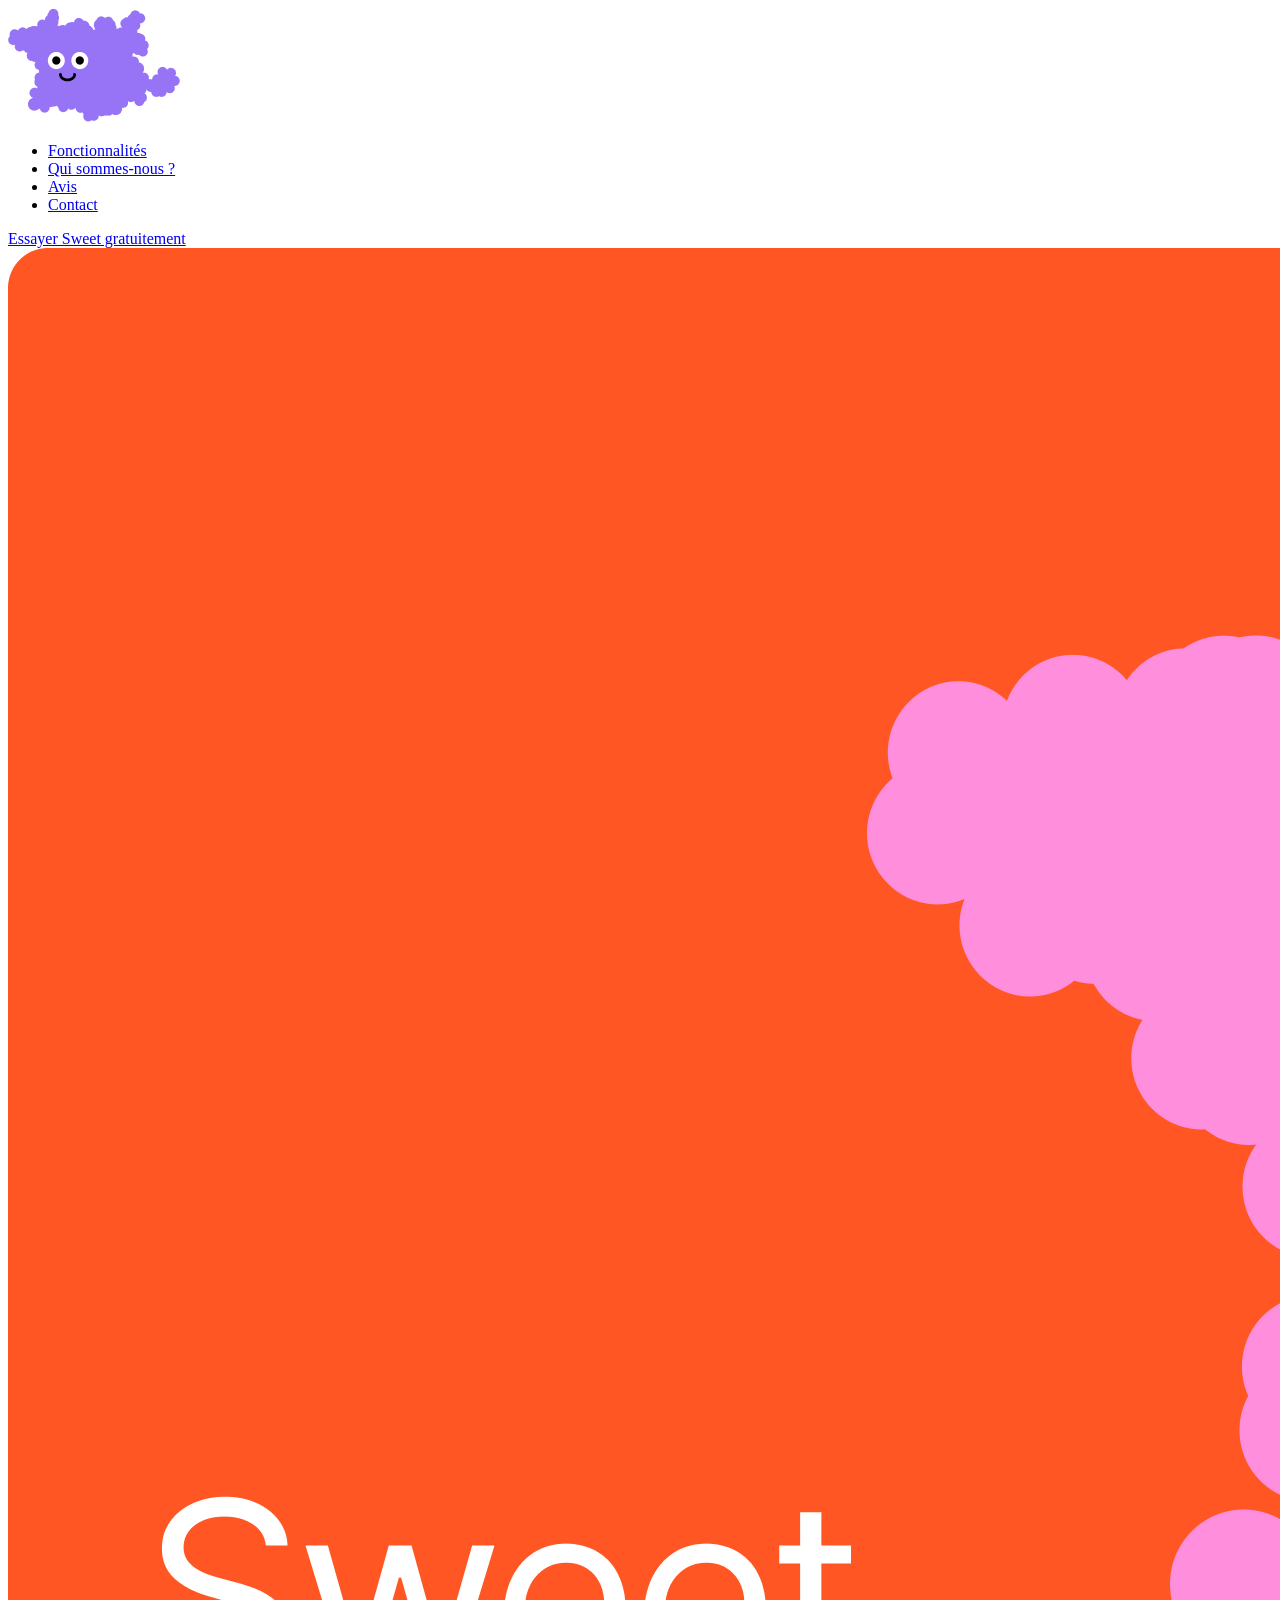
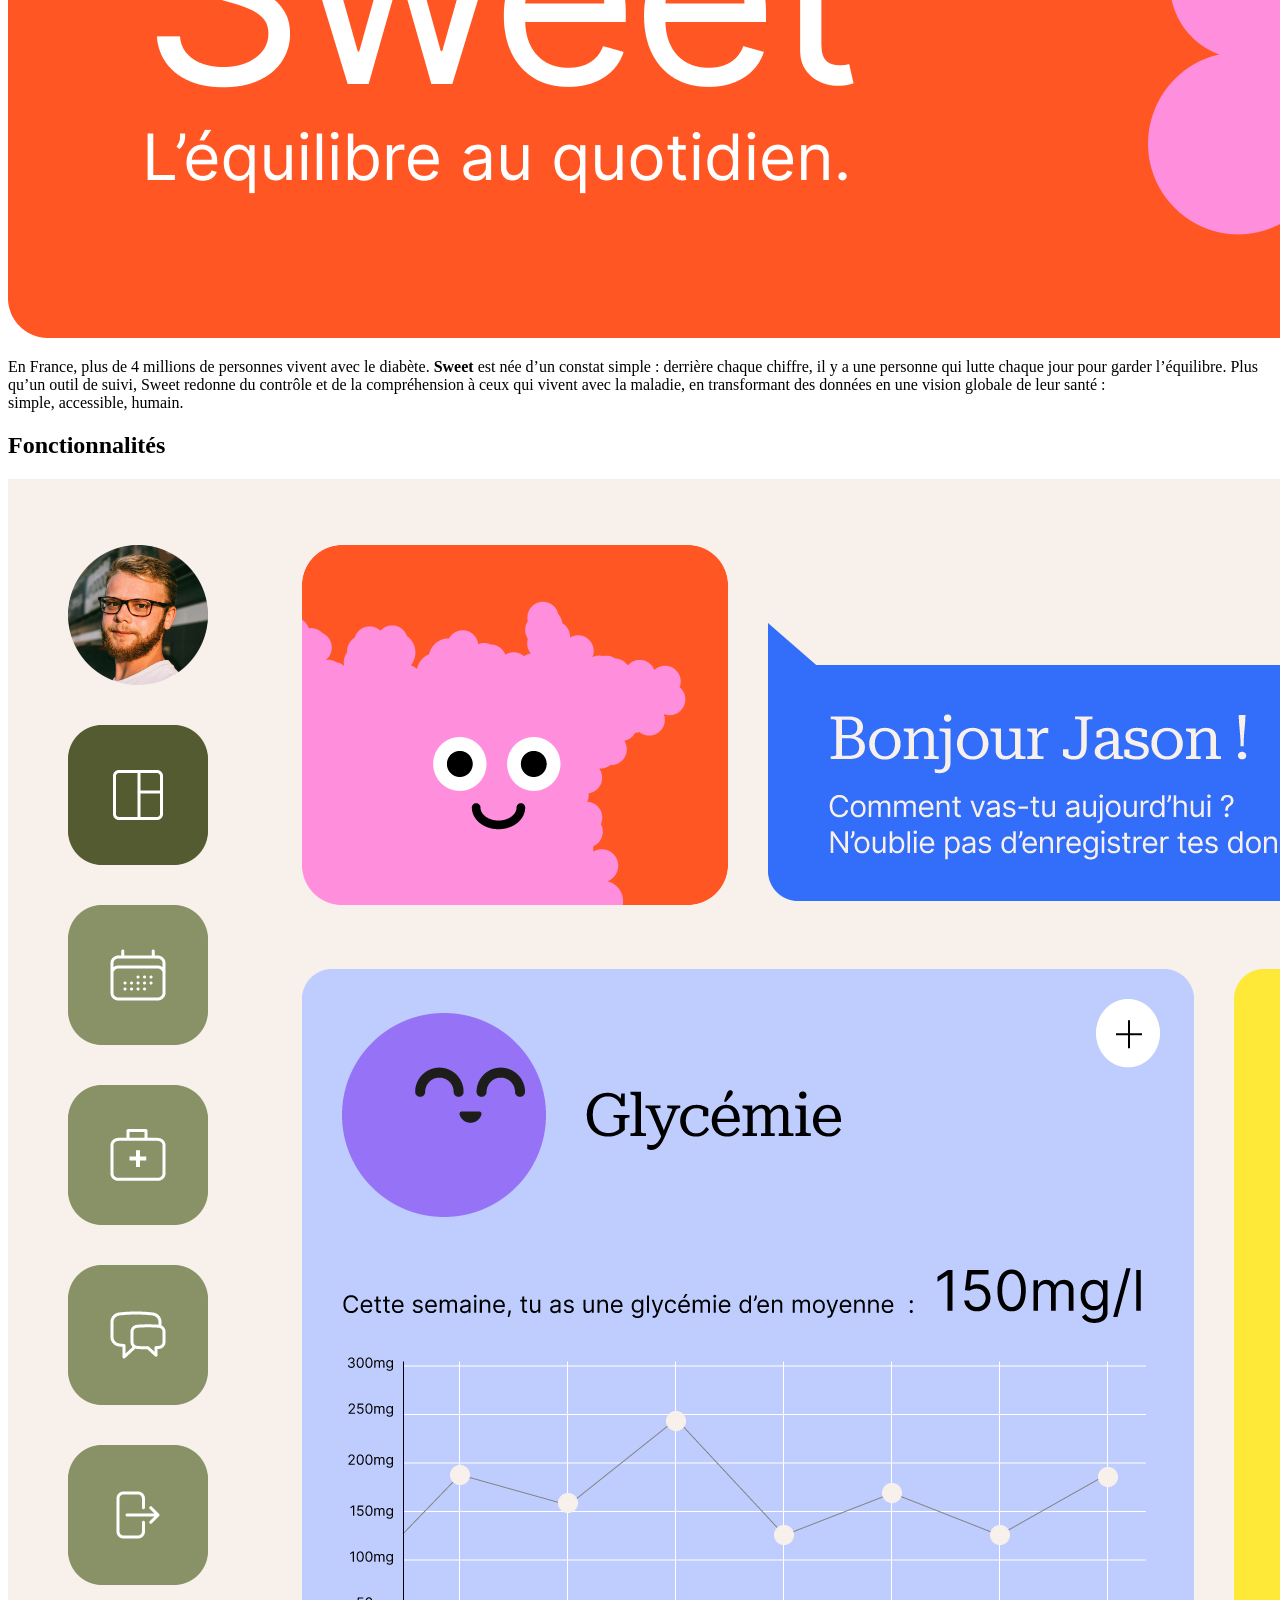
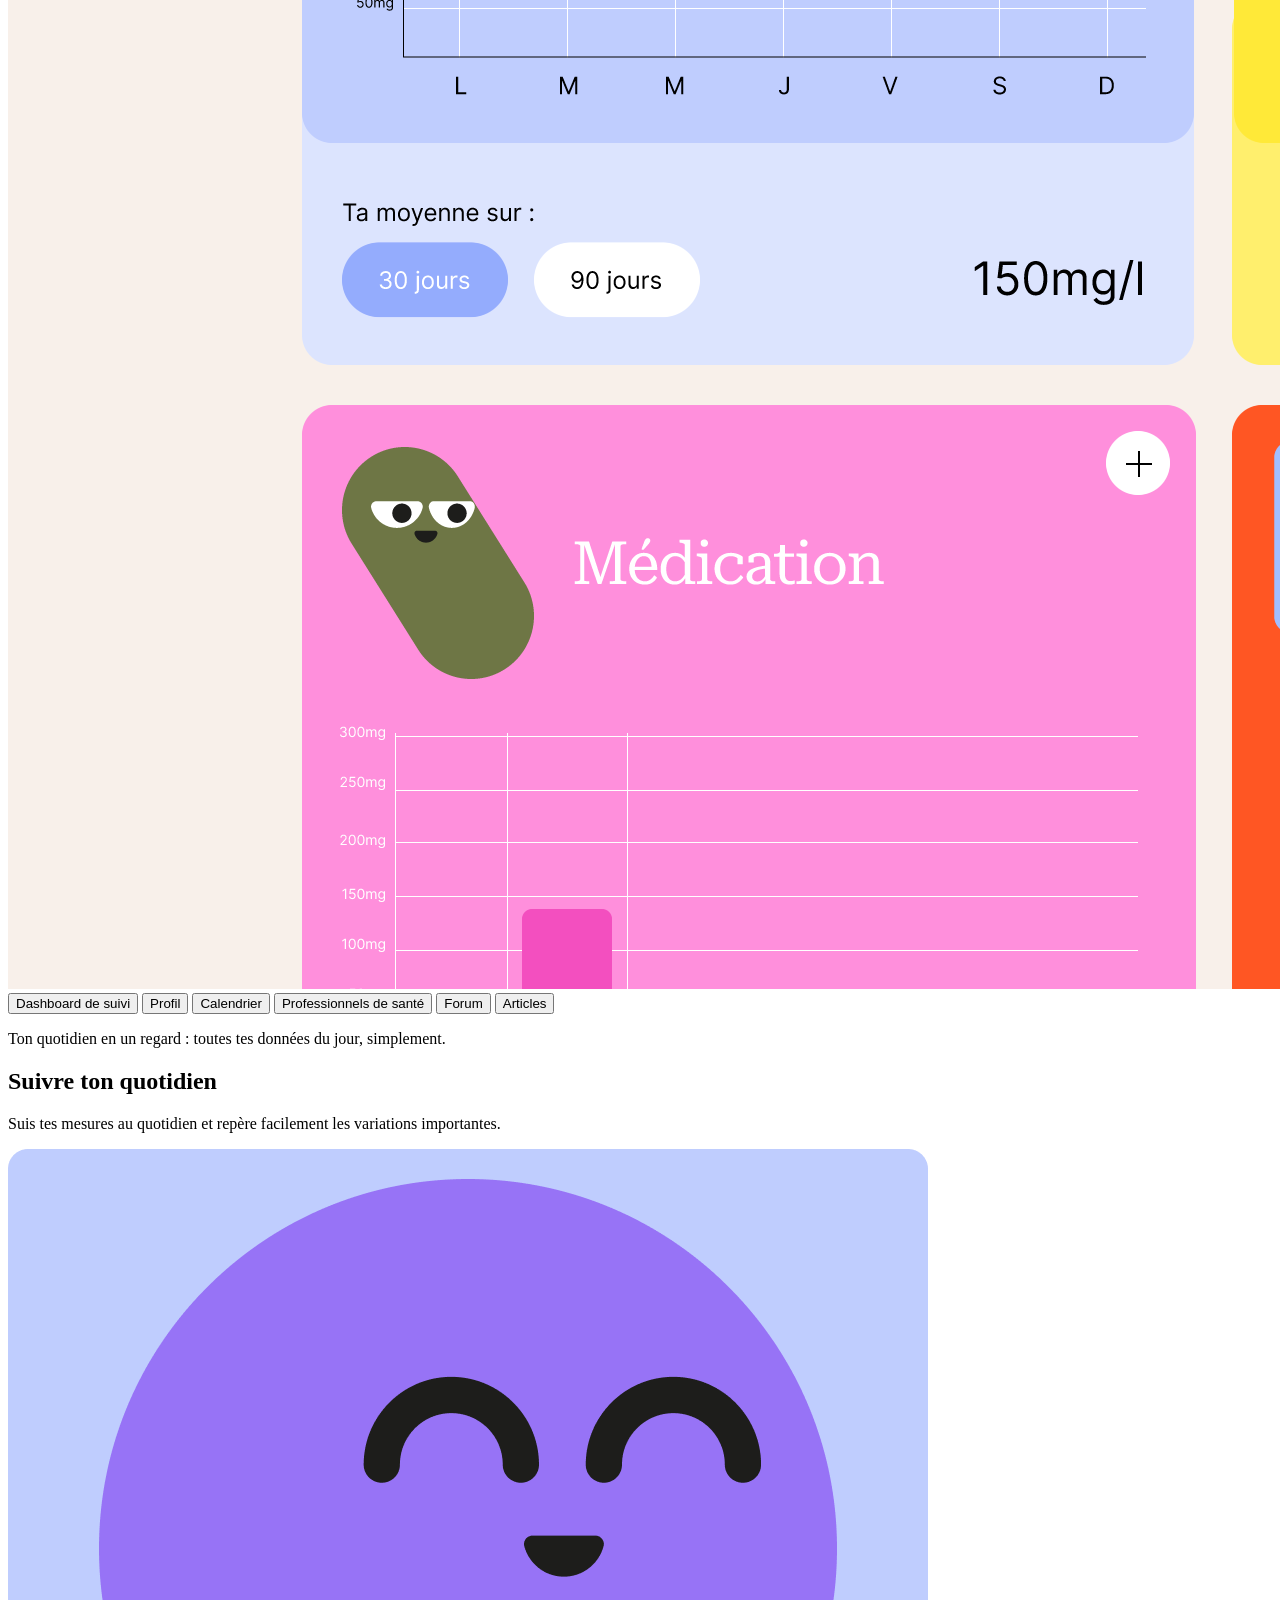
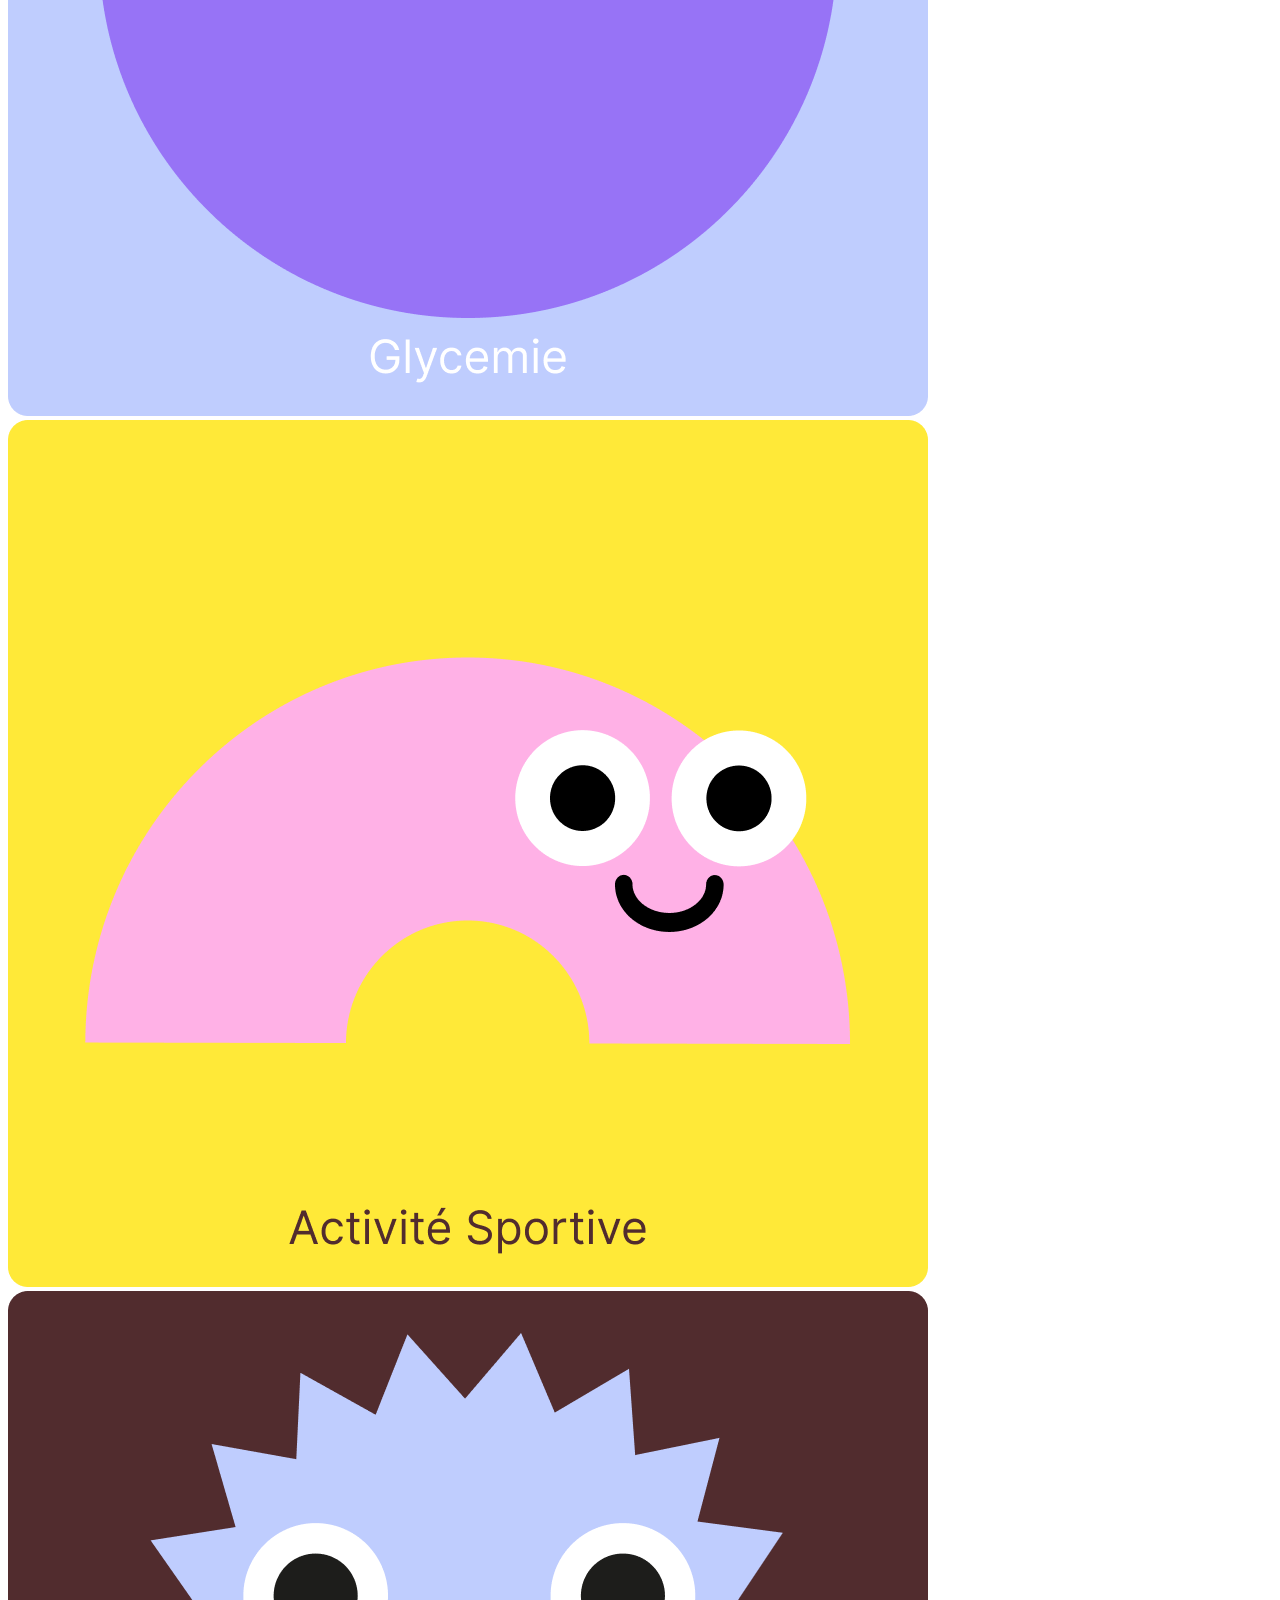
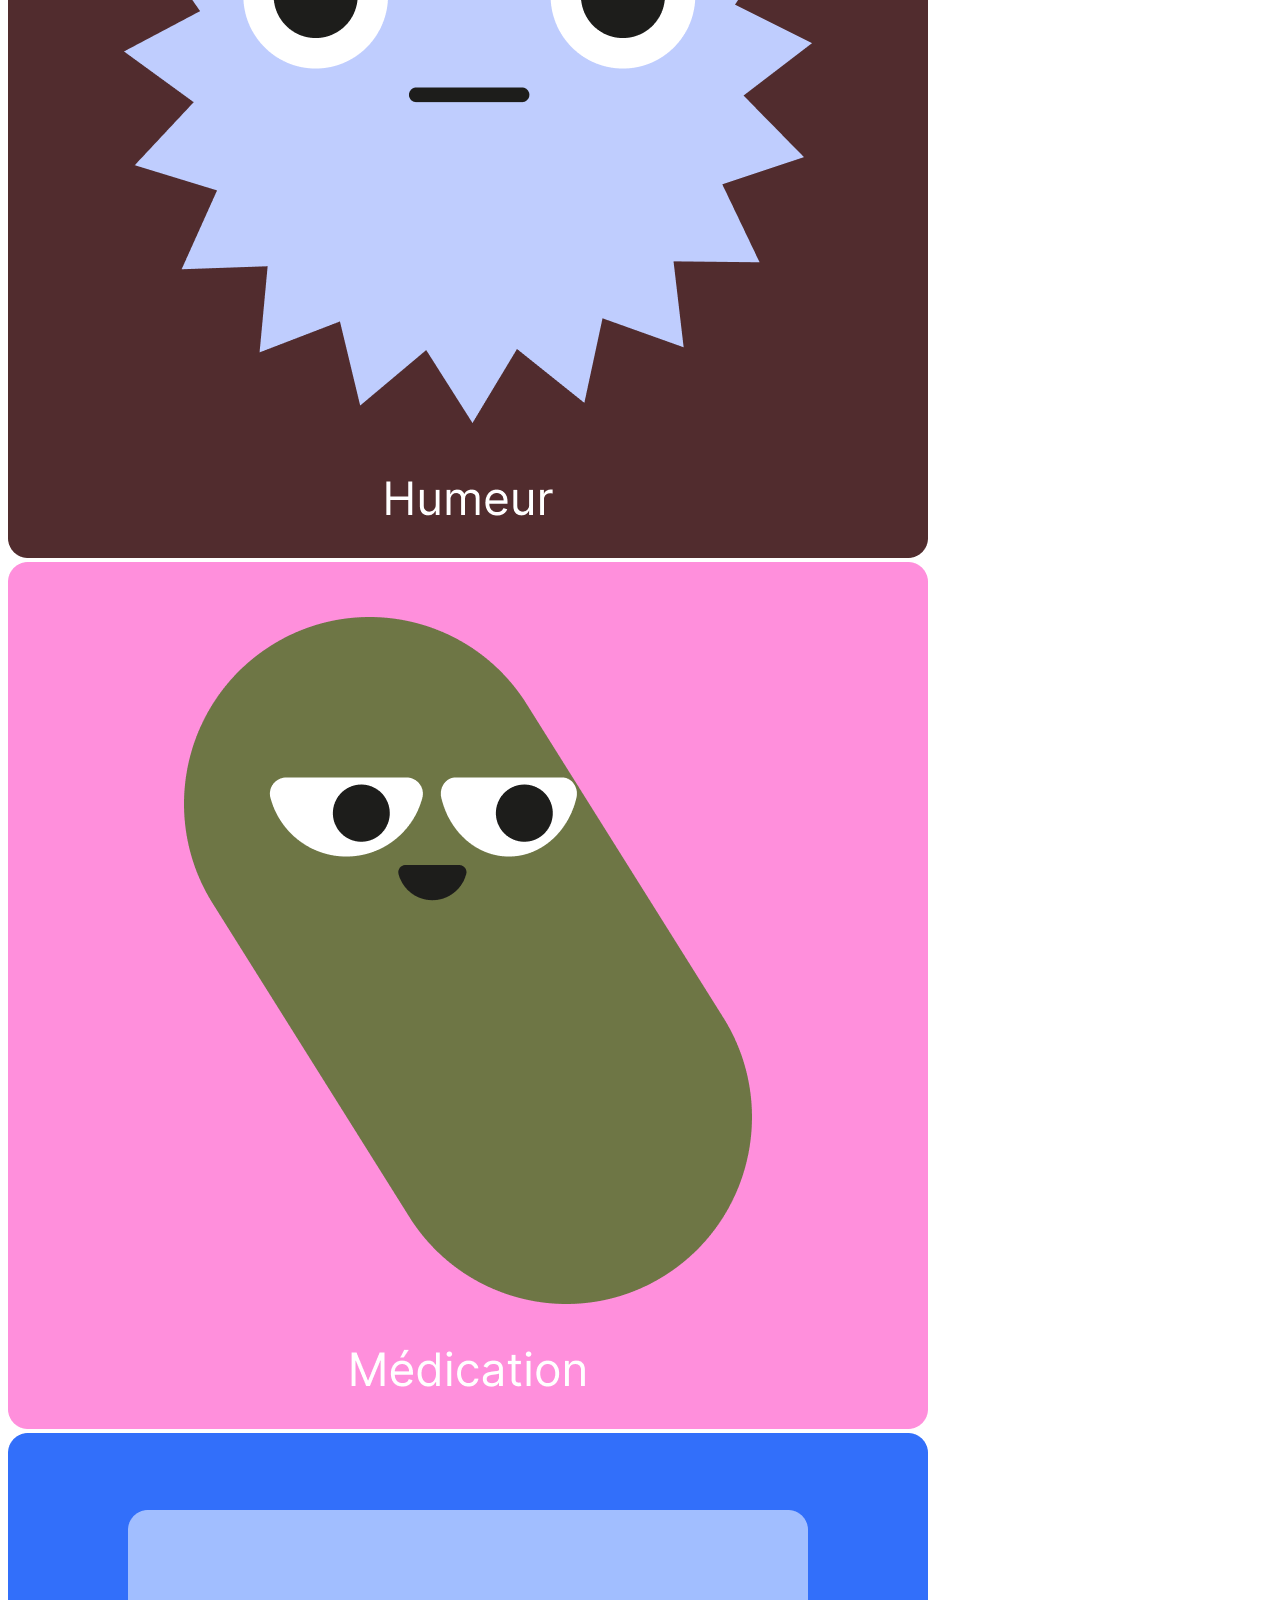
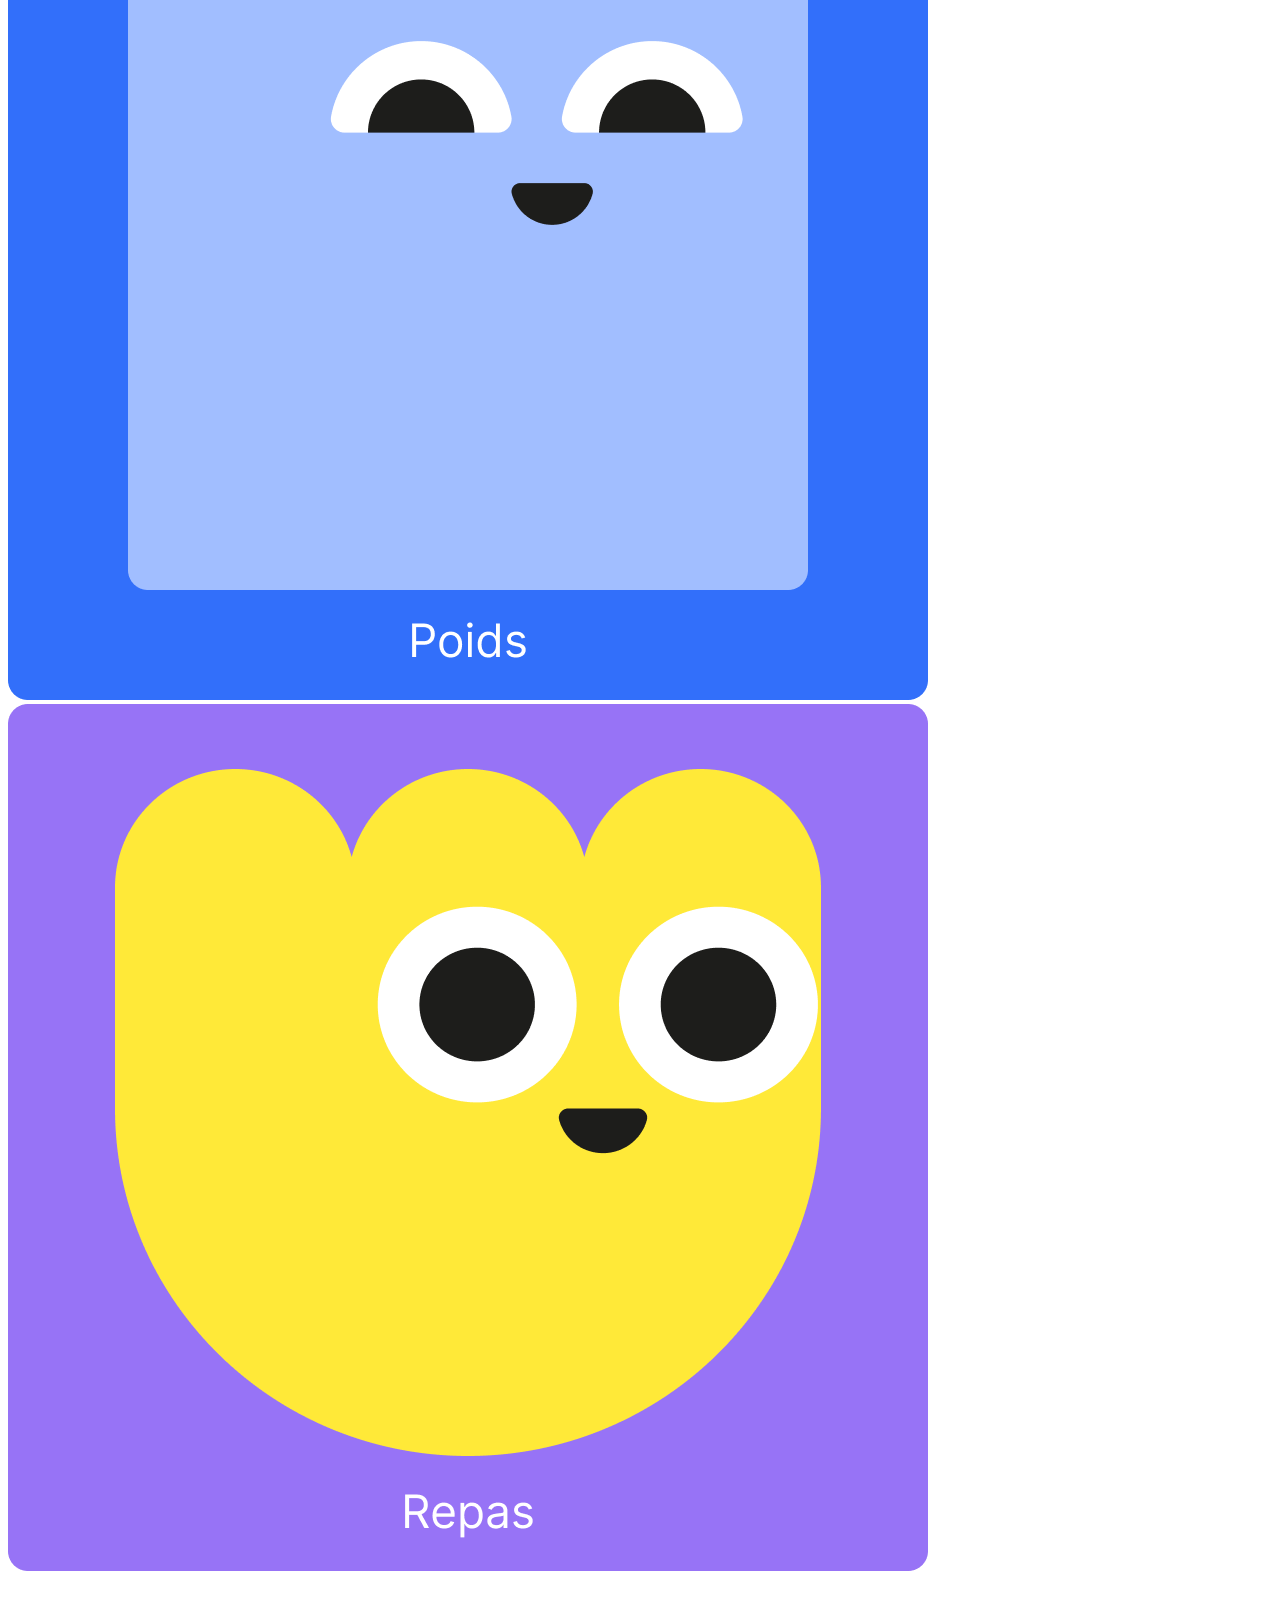
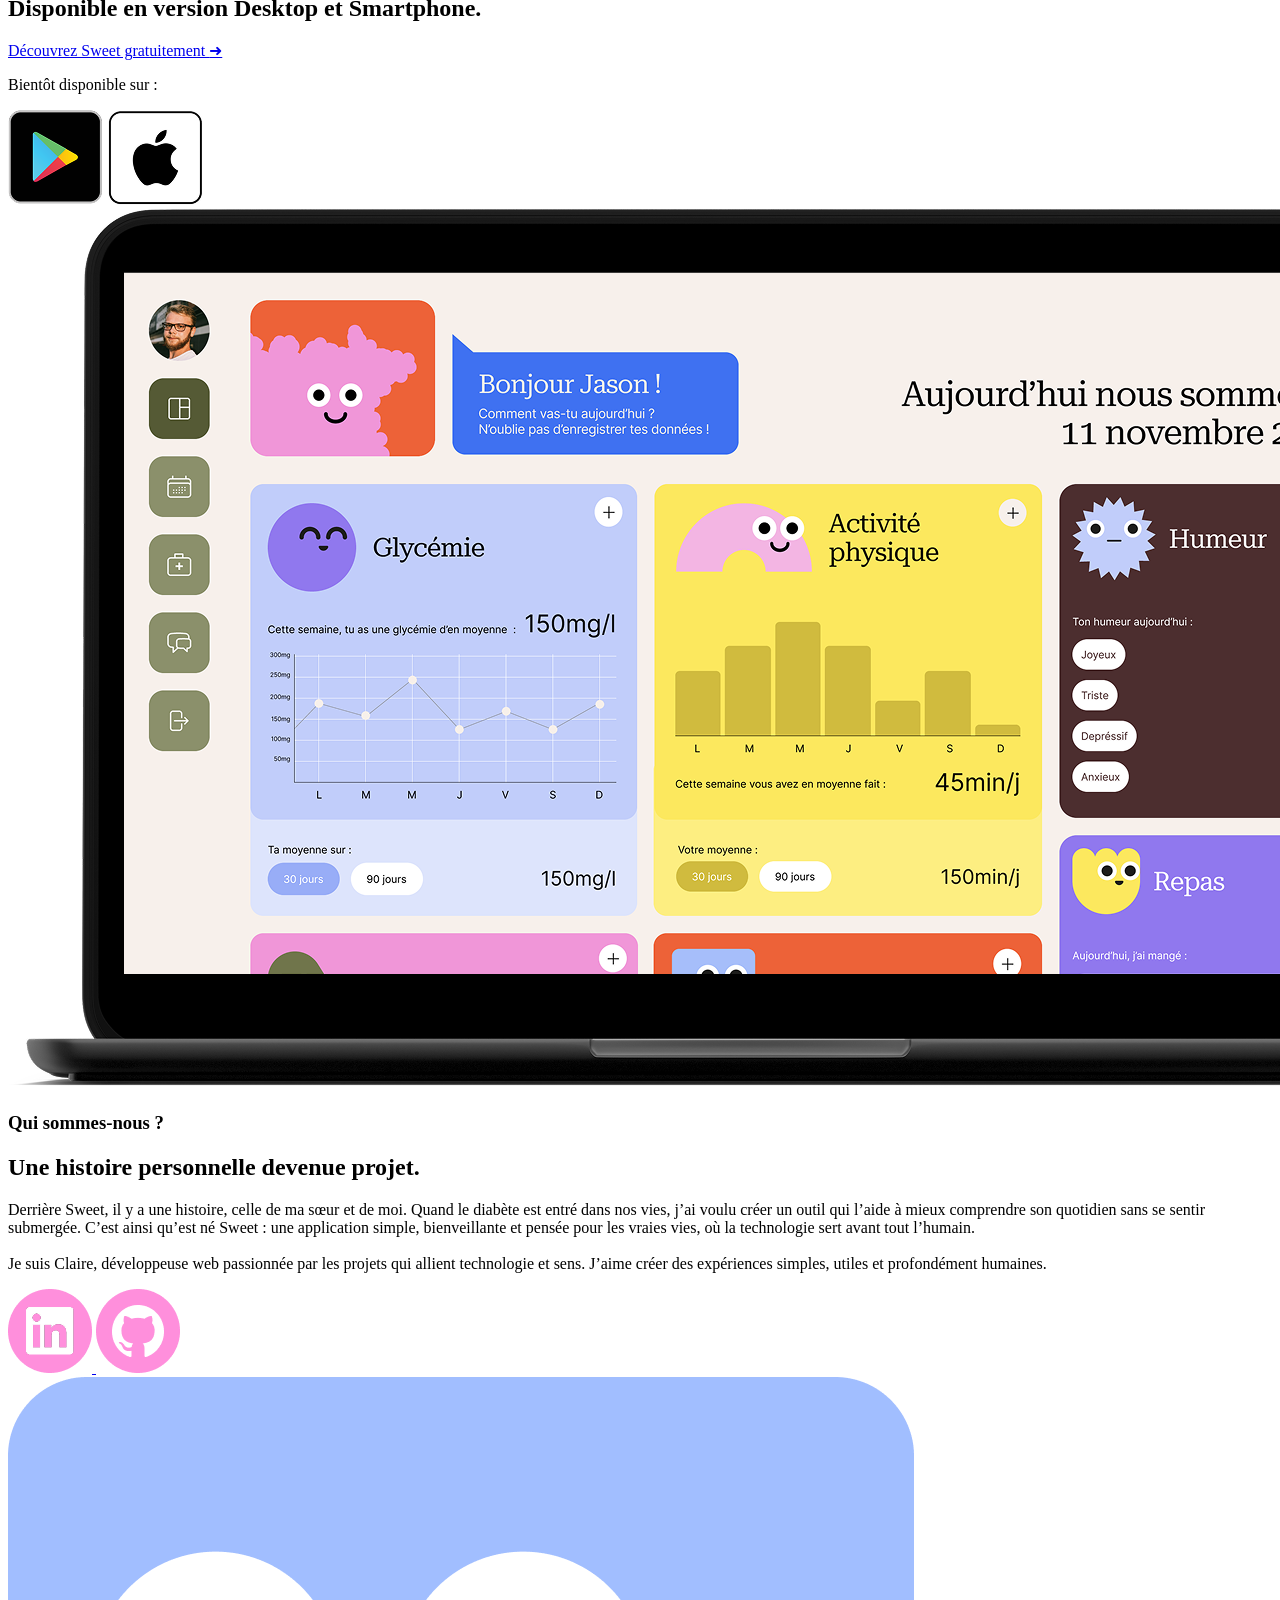
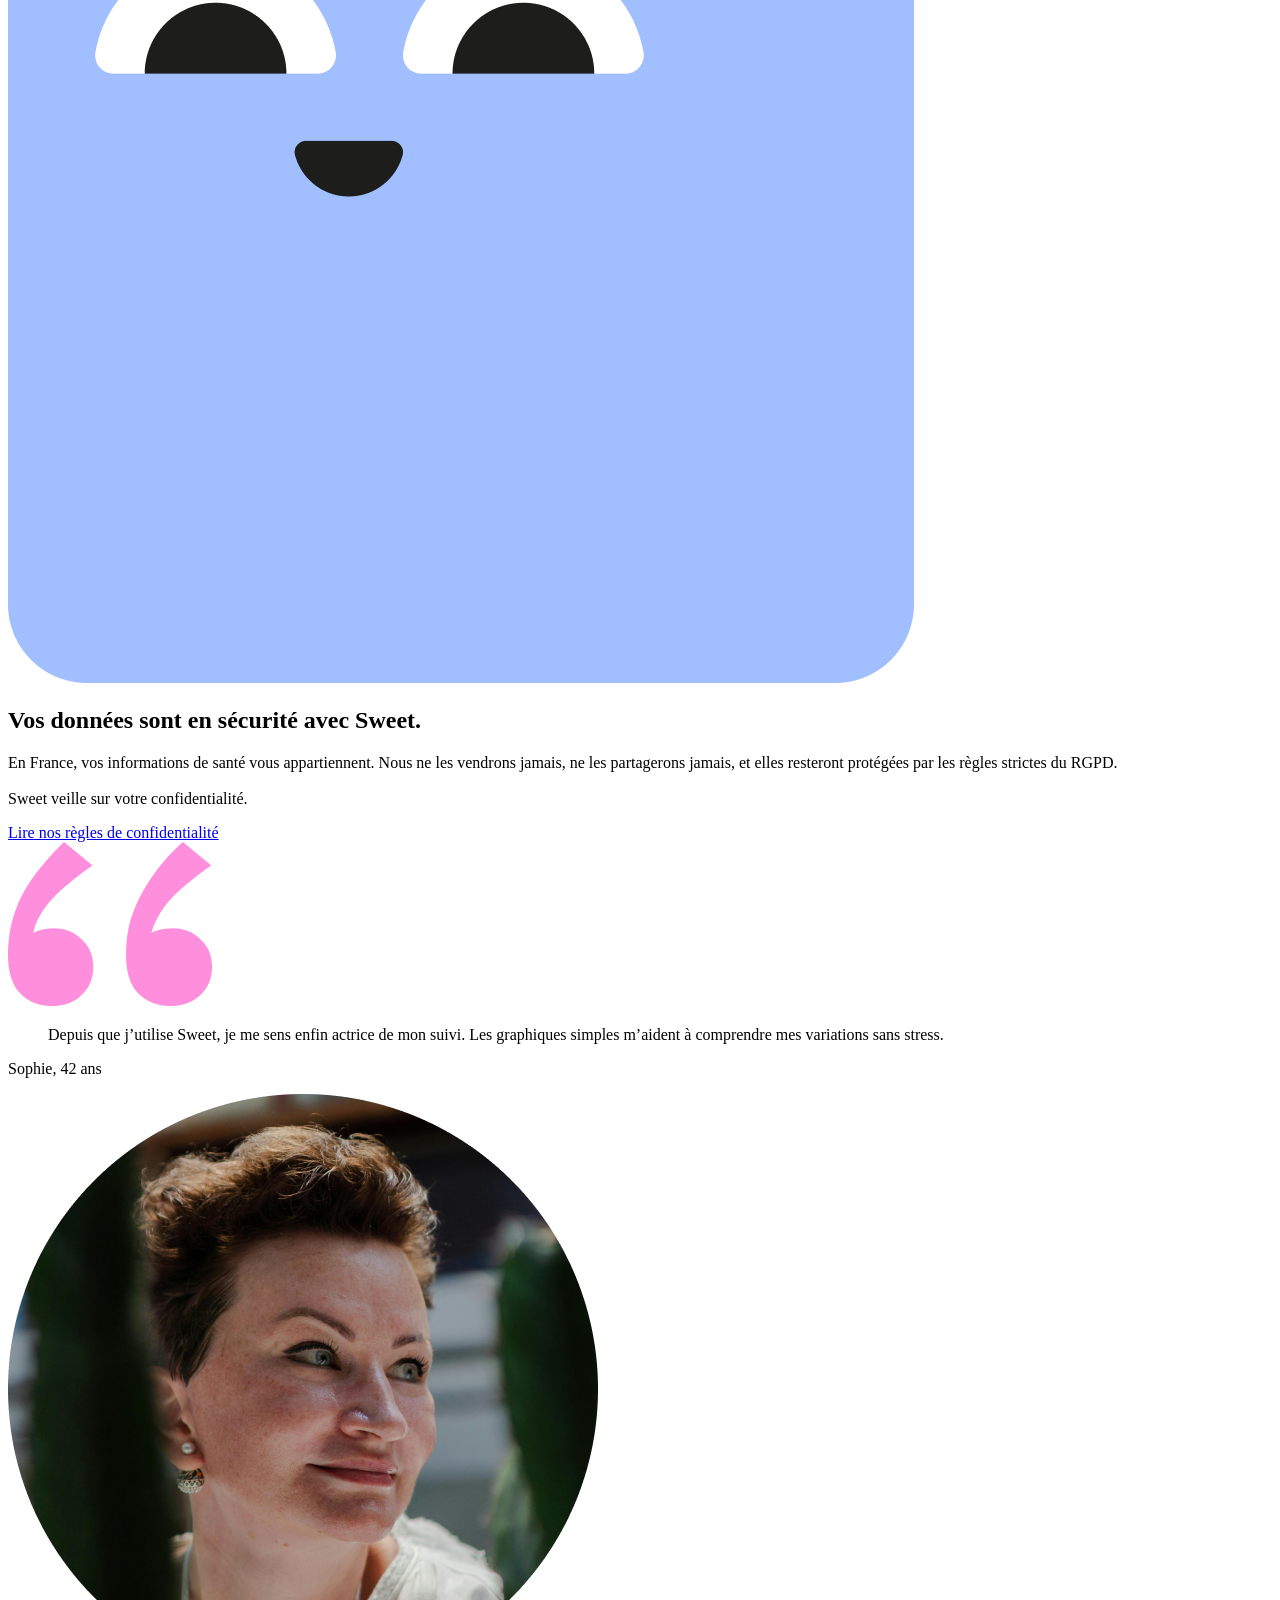
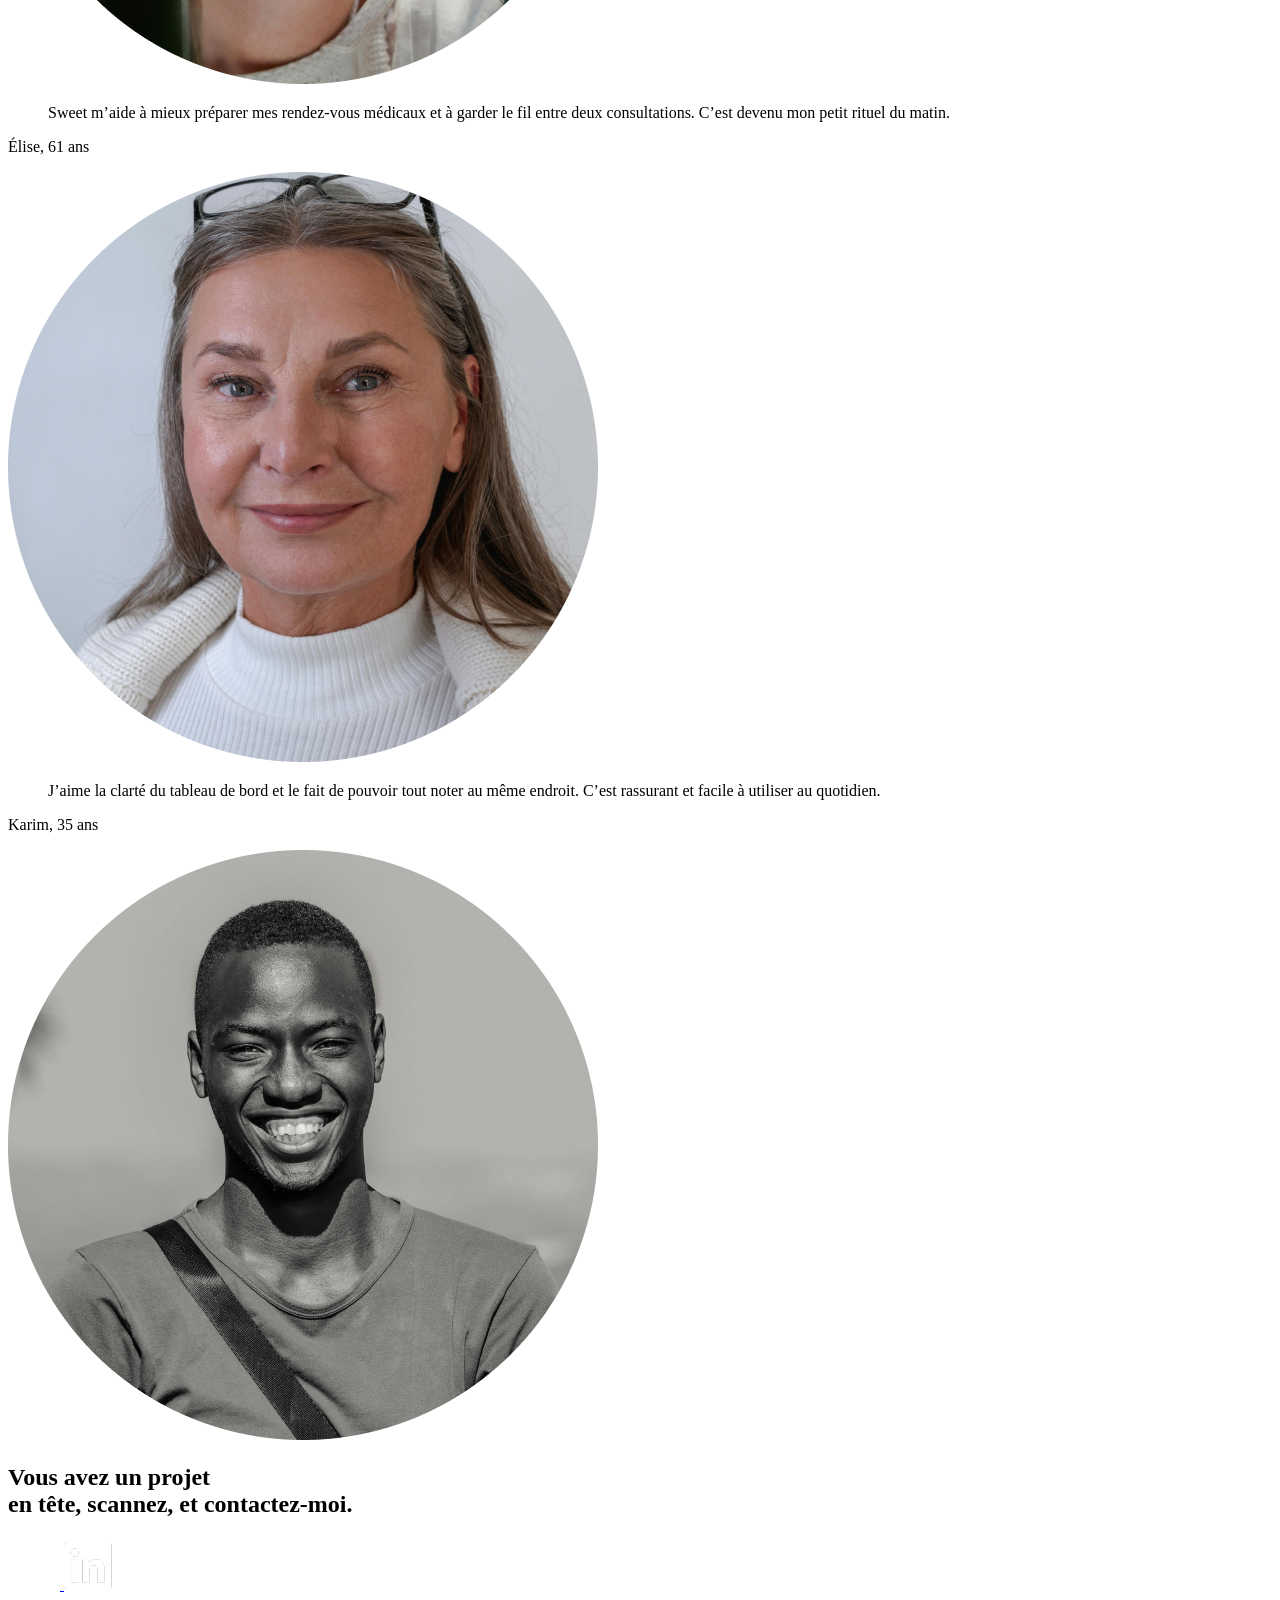
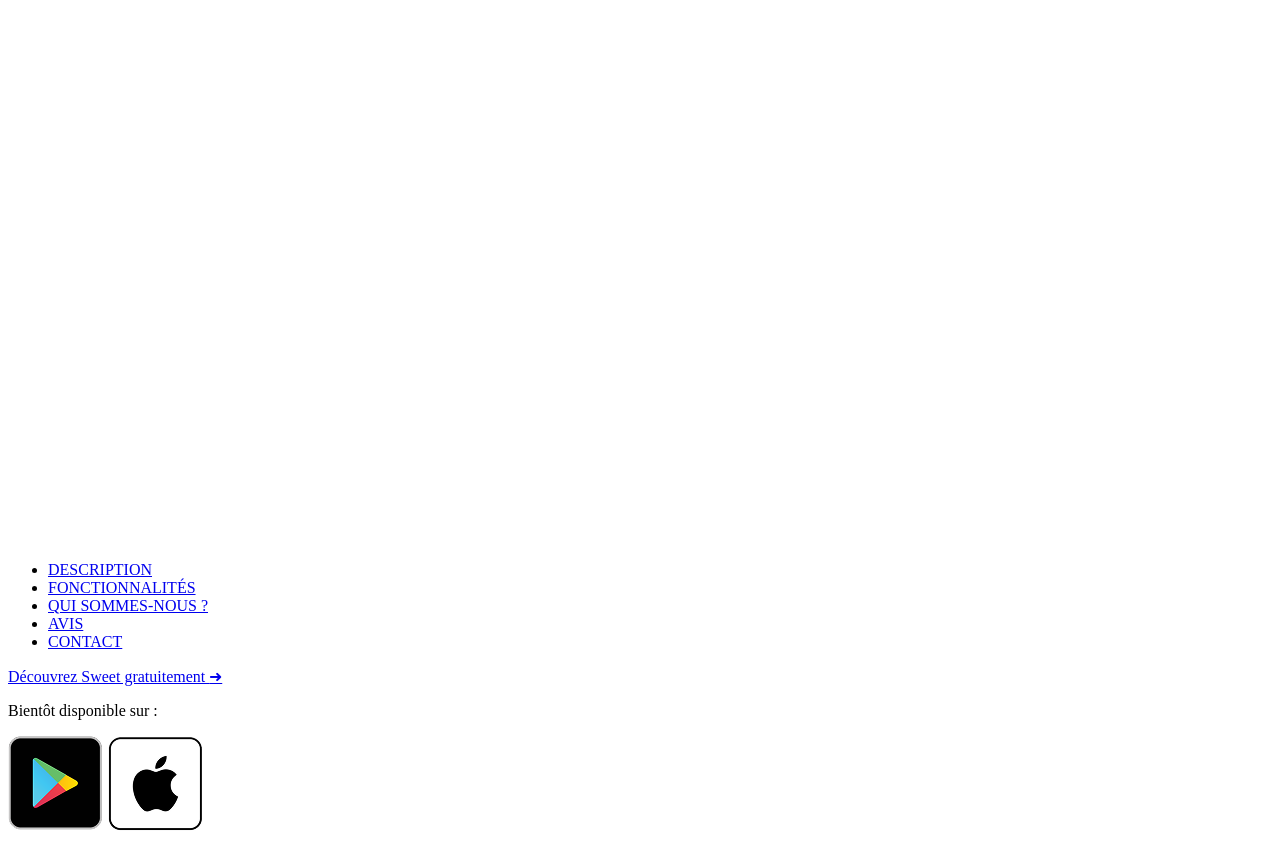
==== index.html @ dd1945b6 "✨ (index.html): Ajout du fichier index.html pour la structure de l'application" ====
<!DOCTYPE html>
<html lang="fr">
    <head>
        <meta charset="UTF-8" />
        <meta name="viewport" content="width=device-width, initial-scale=1.0" />
        <title>Sweet – Suivi du diabète, simple et humain</title>
        <link rel="icon" href="assets/DashboardIllustrationLogo.png" type="image/x-icon" />
        <link href="https://fonts.googleapis.com/css2?family=Inter:wght@300;400;500;600;700&display=swap" rel="stylesheet">
        <link rel="stylesheet" href="styles/header.css">
        <link rel="stylesheet" href="styles/landing.css">
    </head>

    <body>
        <header class="header">
            <div class="header__logo">
                <img src="assets/logoHeader.png" alt="Logo Sweet">
            </div>
            <nav class="header__nav">
                <ul class="header__nav-link">
                    <li><a href="#features">Fonctionnalités</a></li>
                    <li><a href="#about">Qui sommes-nous ?</a></li>
                    <li><a href="#reviews">Avis</a></li>
                    <li><a href="#contact">Contact</a></li>
                </ul>
                <a href="#" class="btn btn--primary">Essayer Sweet gratuitement</a>
            </nav>
        </header>

        <main>
            <section class="hero">
                <img src="assets/heroSectionDesktop.png" alt="Mascotte Sweet souriante">
            </section>

            <section class="intro">
                <div class="intro__container">
                    <p>
                        En France, plus de 4 millions de personnes vivent avec le diabète.
                        <strong>Sweet</strong> est née d’un constat simple : derrière chaque chiffre, il y a une personne qui lutte chaque jour pour garder l’équilibre.
                        Plus qu’un outil de suivi, Sweet redonne du contrôle et de la compréhension à ceux qui vivent avec la maladie,
                        en transformant des données en une vision globale de leur santé :<br>
                        simple, accessible, <span class="highlight">humain</span>.
                    </p>
                </div>
            </section>

            <section class="features" id="features">
                <div class="features__container">
                    <h2 class="features__title">Fonctionnalités</h2>
                    <div class="features__image">
                        <img id="feature-image" src="assets/FonctionnaliteDashboard.png" alt="Aperçu du tableau de bord Sweet" />
                    </div>
                    <div class="features__tags">
                        <button
                            class="tag tag--active"
                            data-image="assets/FonctionnaliteDashboard.png"
                            data-text="Ton quotidien en un regard : toutes tes données du jour, simplement.">Dashboard de suivi</button>
                        <button
                            class="tag"
                            data-image="assets/fonctionnaliteProfil.png"
                            data-text="Ton espace personnel : ajuste tes infos, garde le contrôle sur tes données.">Profil</button>
                        <button
                            class="tag"
                            data-image="assets/FonctionnaliteCalendar.png" data-text="Ne perds plus le fil : retrouve, modifie, ajoute tes données, et rendez-vous au bon moment.">Calendrier</button>
                        <button
                            class="tag"
                            data-image="assets/FonctionnaliteProfessionnelsDeSante.png"
                            data-text="Tes médecins, note tes échanges, suis l’évolution de tes rendez-vous, tout à portée de main.">Professionnels de santé</button>
                        <button
                            class="tag"
                            data-image="assets/fonctionnaliteForum.png"
                            data-text="Discute, partage et trouve des idées concrètes pour ton quotidien.">Forum</button>
                        <button
                            class="tag"
                            data-image="assets/FonctionnaliteArticles.png"
                            data-text="Des infos claires et utiles pour mieux vivre avec ton diabète.">Articles</button>
                    </div>
                    <p id="feature-description" class="features__description">
                        Ton quotidien en un regard : toutes tes données du jour, simplement.
                    </p>
                </div>
            </section>

            <section class="daily">
                <div class="daily__container">
                    <div class="daily__text">
                        <h2>Suivre ton quotidien</h2>
                        <p>Suis tes mesures au quotidien et repère facilement les variations importantes.</p>
                    </div>
                    <div class="daily__carousel">
                        <div class="carousel__track">
                            <img src="assets/FonctionnaliteGlycemie.png" alt="Suivi glycémie Sweet" class="carousel__item" />
                            <img src="assets/FonctionnaliteActiviteSportive.png" alt="Suivi poids Sweet" class="carousel__item" />
                            <img src="assets/FonctionnaliteHumeur.png" alt="Suivi activité Sweet" class="carousel__item" />
                            <img src="assets/FonctionnaliteMedication.png" alt="Suivi humeur Sweet" class="carousel__item" />
                            <img src="assets/FonctionnalitePoids.png" alt="Suivi glycémie Sweet" class="carousel__item" />
                            <img src="assets/FonctionnaliteRepas.png" alt="Suivi glycémie Sweet" class="carousel__item" />
                        </div>
                        <div class="carousel__dots">
                            <span class="dot dot--active"></span>
                            <span class="dot"></span>
                            <span class="dot"></span>
                            <span class="dot"></span>
                            <span class="dot"></span>
                            <span class="dot"></span>
                            <span class="dot"></span>
                        </div>
                    </div>
                </div>
            </section>

            <section class="availability">
                <div class="availability__container">
                    <div class="availability__text">
                        <h2>Disponible en version Desktop et Smartphone.</h2>
                        <a href="#" class="btn btn--white">
                            Découvrez Sweet gratuitement
                            <span class="btn__icon">➜</span>
                        </a>
                        <div class="availability__stores">
                            <p>Bientôt disponible sur :</p>
                            <div class="store__icons">
                                <img src="assets/DisponibleApp.png" alt="Google Play et App Store" />
                            </div>
                        </div>
                    </div>
                    <div class="availability__visuals">
                        <img src="assets/DisponibleMockup.png" alt="Version desktop de Sweet" class="visual--desktop" />
                    </div>
                </div>
            </section>

            <section class="about" id="about">
                <div class="about__container">
                    <h3 class="about__subtitle">Qui sommes-nous ?</h3>
                    <h2 class="about__title">Une histoire personnelle devenue projet.</h2>
                    <p class="about__text">
                        Derrière Sweet, il y a une histoire, celle de ma sœur et de moi. Quand le diabète est entré dans nos vies,
                        j’ai voulu créer un outil qui l’aide à mieux comprendre son quotidien sans se sentir submergée.
                        C’est ainsi qu’est né Sweet : une application simple, bienveillante et pensée pour les vraies vies,
                        où la technologie sert avant tout l’humain.<br /><br />
                        Je suis Claire, développeuse web passionnée par les projets qui allient technologie et sens.
                        J’aime créer des expériences simples, utiles et profondément humaines.
                    </p>
                    <div class="about__icons">
                        <a class="icon-circle" href="https://www.linkedin.com/in/claire-castan">
                            <img src="assets/AProposIconLinkedin.png" alt="Icône décorative 1" />
                        </a>
                        <a class="icon-circle" href="https://github.com/Helvlaska">
                            <img src="assets/AProposIconGithub.png" alt="Icône décorative 2" />
                        </a>
                    </div>
                </div>
            </section>

            <section class="security">
                <div class="security__container">
                    <div class="security__image">
                        <img src="assets/Securite.png" alt="Illustration sécurité Sweet" />
                    </div>
                    <div class="security__content">
                        <h2 class="security__title">Vos données sont en sécurité avec Sweet.</h2>
                        <p class="security__text">
                            En France, vos informations de santé vous appartiennent.
                            Nous ne les vendrons jamais, ne les partagerons jamais,
                            et elles resteront protégées par les règles strictes du RGPD.
                            <br /><br />
                            Sweet veille sur votre confidentialité.
                        </p>
                        <a href="#" class="security__link">Lire nos règles de confidentialité</a>
                    </div>
                </div>
            </section>

            <section class="reviews" id="reviews">
                <div class="reviews__container">
                    <img
                        src="assets/AvisCitation.png"
                        alt="Guillemets décoratifs"
                        class="reviews__quote-fixed"
                    />
                    <div class="reviews__carousel">
                        <div class="review active">
                            <div class="review__content">
                                <blockquote class="review__text">
                                    Depuis que j’utilise Sweet, je me sens enfin actrice de mon suivi.
                                    Les graphiques simples m’aident à comprendre mes variations sans stress.
                                </blockquote>
                                <p class="review__author">Sophie, 42 ans</p>
                            </div>
                            <div class="review__portrait">
                                <img src="assets/AvisSophie.png" alt="Portrait de Sophie" />
                            </div>
                        </div>
                        <div class="review">
                            <div class="review__content">
                                <blockquote class="review__text">
                                    Sweet m’aide à mieux préparer mes rendez-vous médicaux et à garder le fil entre deux consultations. C’est devenu mon petit rituel du matin.
                                </blockquote>
                                <p class="review__author">Élise, 61 ans</p>
                            </div>
                            <div class="review__portrait">
                                <img src="assets/AvisElise.png" alt="Portrait de Karim" />
                            </div>
                        </div>
                        <div class="review">
                            <div class="review__content">
                                <blockquote class="review__text">
                                    J’aime la clarté du tableau de bord et le fait de pouvoir tout noter au même endroit. C’est rassurant et facile à utiliser au quotidien.
                                </blockquote>
                                <p class="review__author">Karim, 35 ans</p>
                            </div>
                            <div class="review__portrait">
                                <img src="assets/AvisKarim.png" alt="Portrait de Lucie" />
                            </div>
                        </div>
                    </div>
                    <div class="reviews__dots">
                        <span class="dot dot--active"></span>
                        <span class="dot"></span>
                        <span class="dot"></span>
                        <span class="dot"></span>
                    </div>
                </div>
            </section>

            <footer class="footer" id="contact">
                <div class="footer__container">
                    <div class="footer__contact">
                        <h2>Vous avez un projet<br />en tête, scannez, et contactez-moi.</h2>
                        <div class="footer__icons">
                            <a href="https://github.com/Helvlaska" class="footer__icon">
                                <img src="assets/FooterIconGithub.png" alt="Icône GitHub" />
                            </a>
                            <a href="https://www.linkedin.com/in/claire-castan" target="_blank" class="footer__icon">
                                <img src="assets/FooterIconLinkedin.png" alt="Icône LinkedIn" />
                            </a>
                        </div>
                        <div class="footer__qrcode">
                            <img src="assets/QRcode.png" alt="QR code vers le profil" />
                        </div>
                    </div>
                    <nav class="footer__nav">
                        <ul>
                            <li><a href="#home">DESCRIPTION</a></li>
                            <li><a href="#features">FONCTIONNALITÉS</a></li>
                            <li><a href="#about">QUI SOMMES-NOUS ?</a></li>
                            <li><a href="#reviews">AVIS</a></li>
                            <li><a href="#contact">CONTACT</a></li>
                        </ul>
                    </nav>
                    <div class="footer__cta">
                        <a href="#" class="btn btn--white">
                            Découvrez Sweet gratuitement
                            <span class="btn__icon">➜</span>
                        </a>
                        <div class="footer__stores">
                            <p>Bientôt disponible sur :</p>
                            <div class="store__icons">
                                <img src="assets/DisponibleApp.png" alt="Google Play et App Store" />
                            </div>
                        </div>
                    </div>
                </div>
            </footer>
        </main>
        <script src="scripts/features.js"></script>
        <script src="scripts/daily.js"></script>
        <script src="scripts/reviews.js"></script>
    </body>
</html>
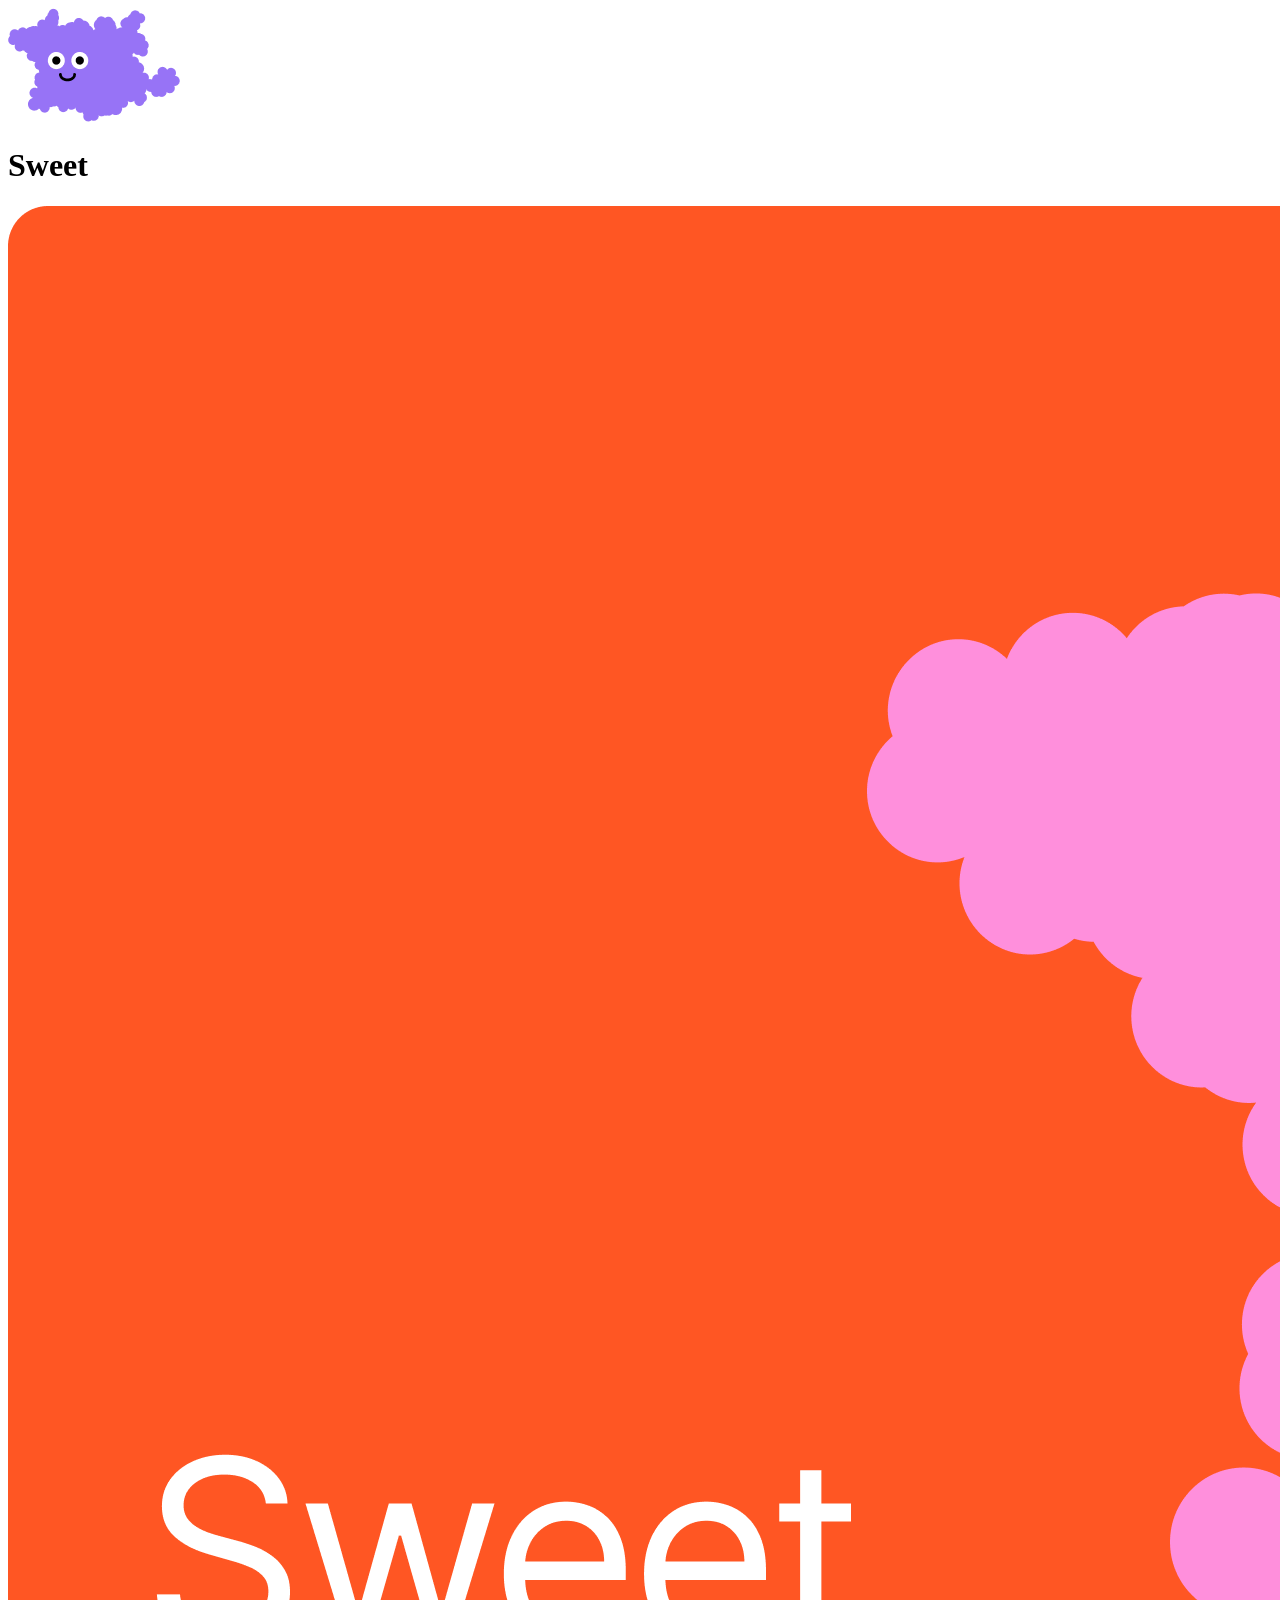
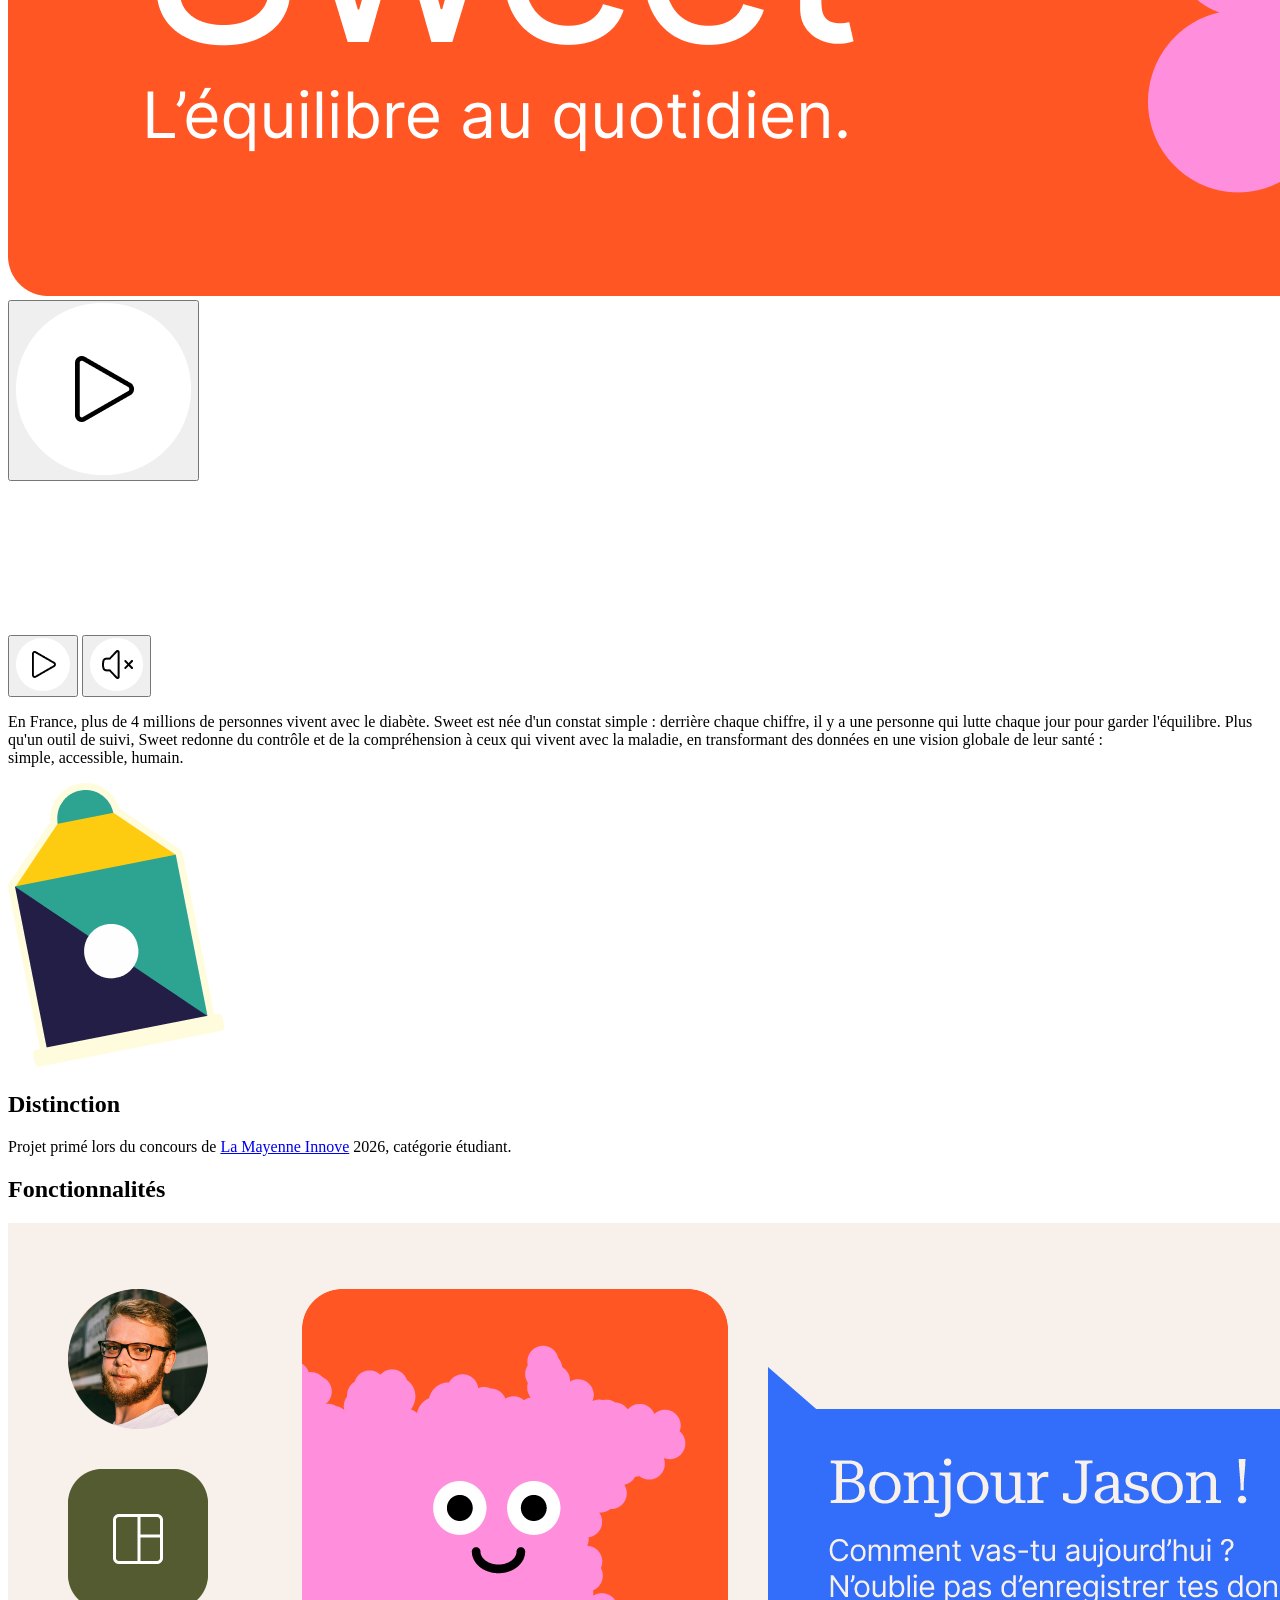
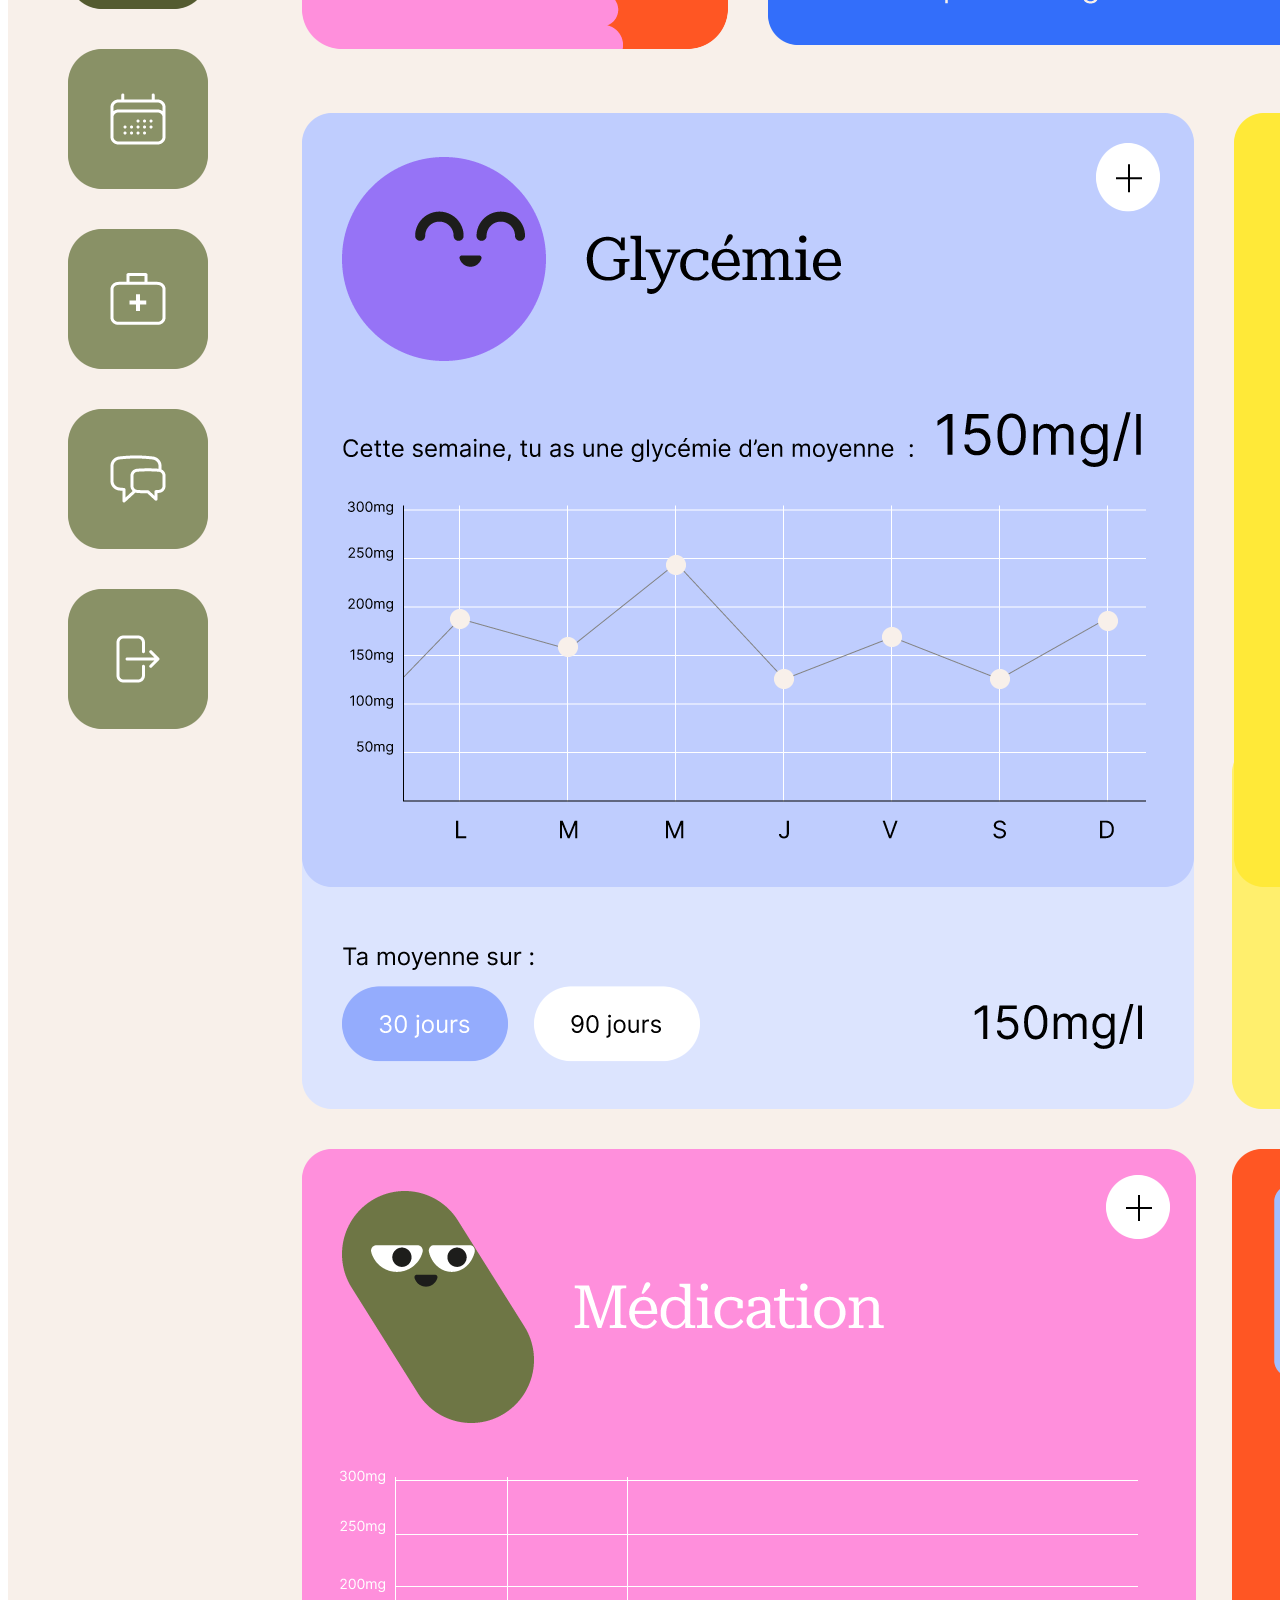
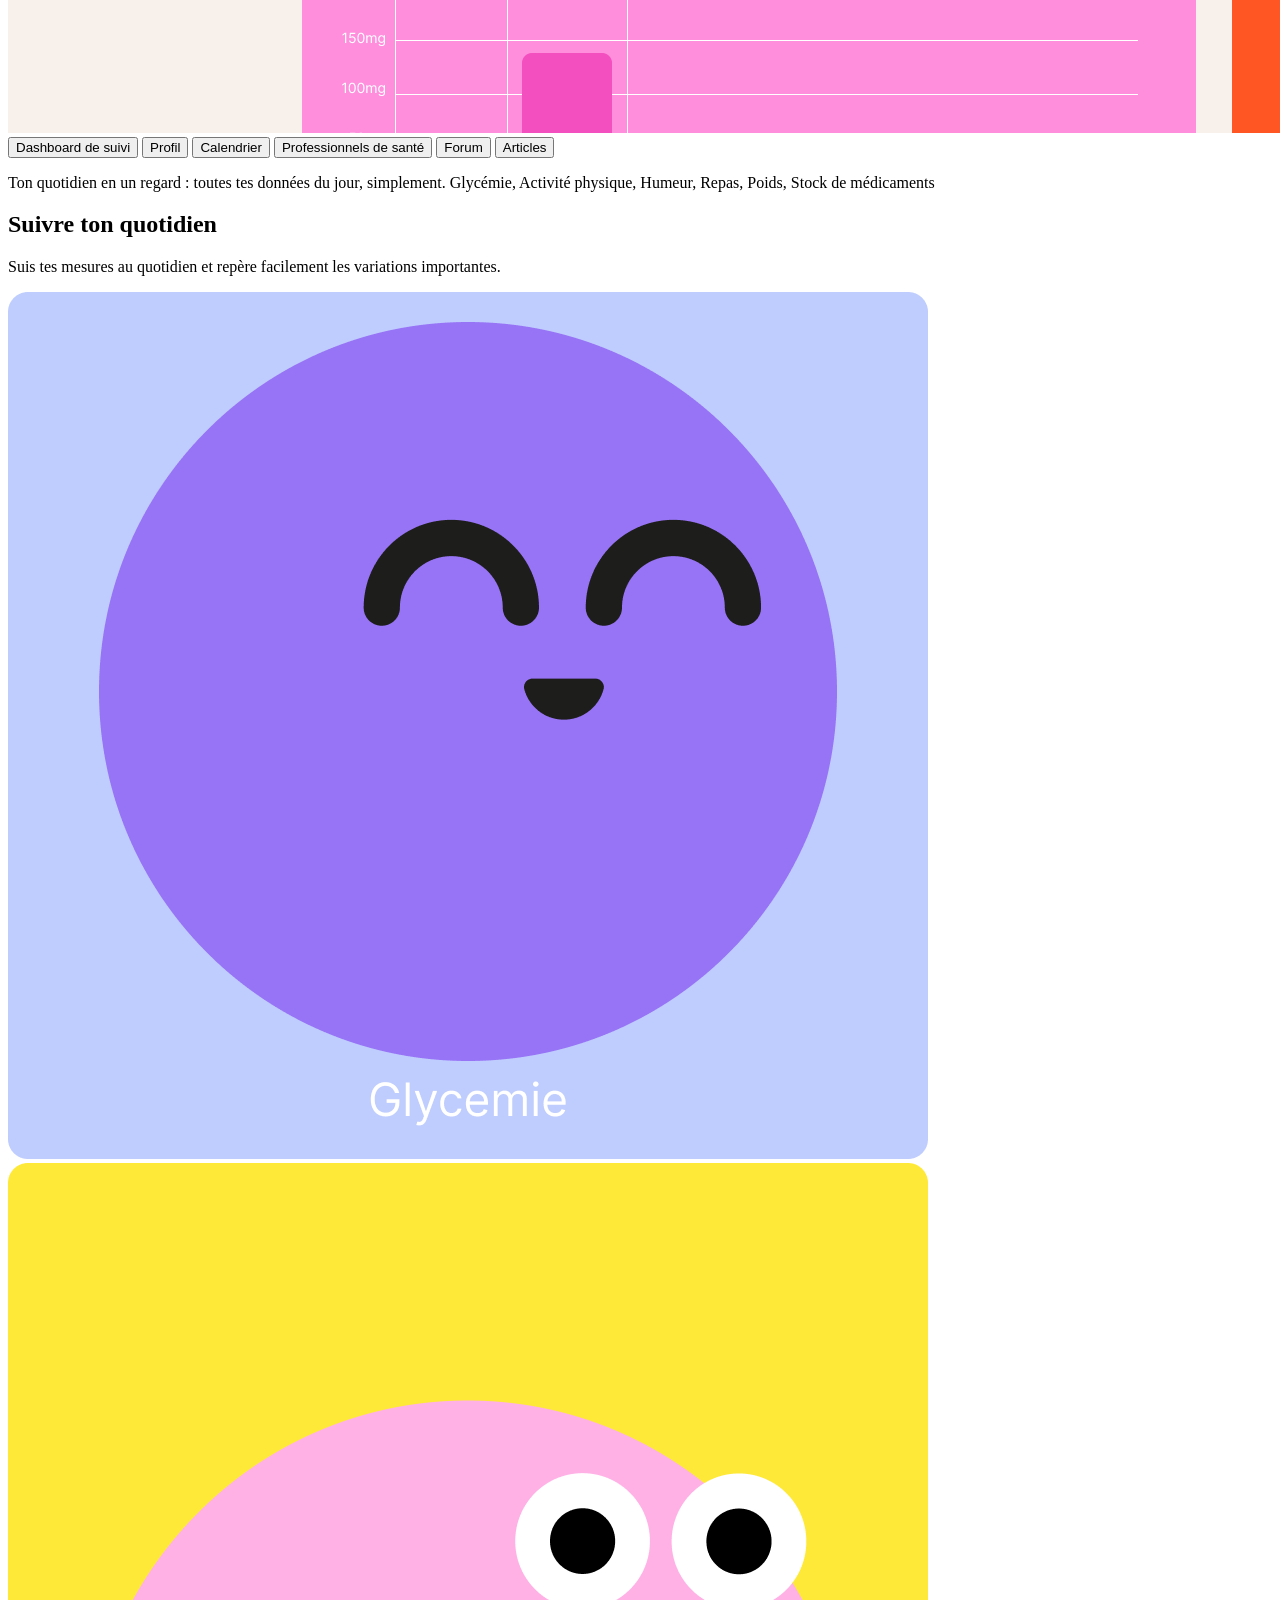
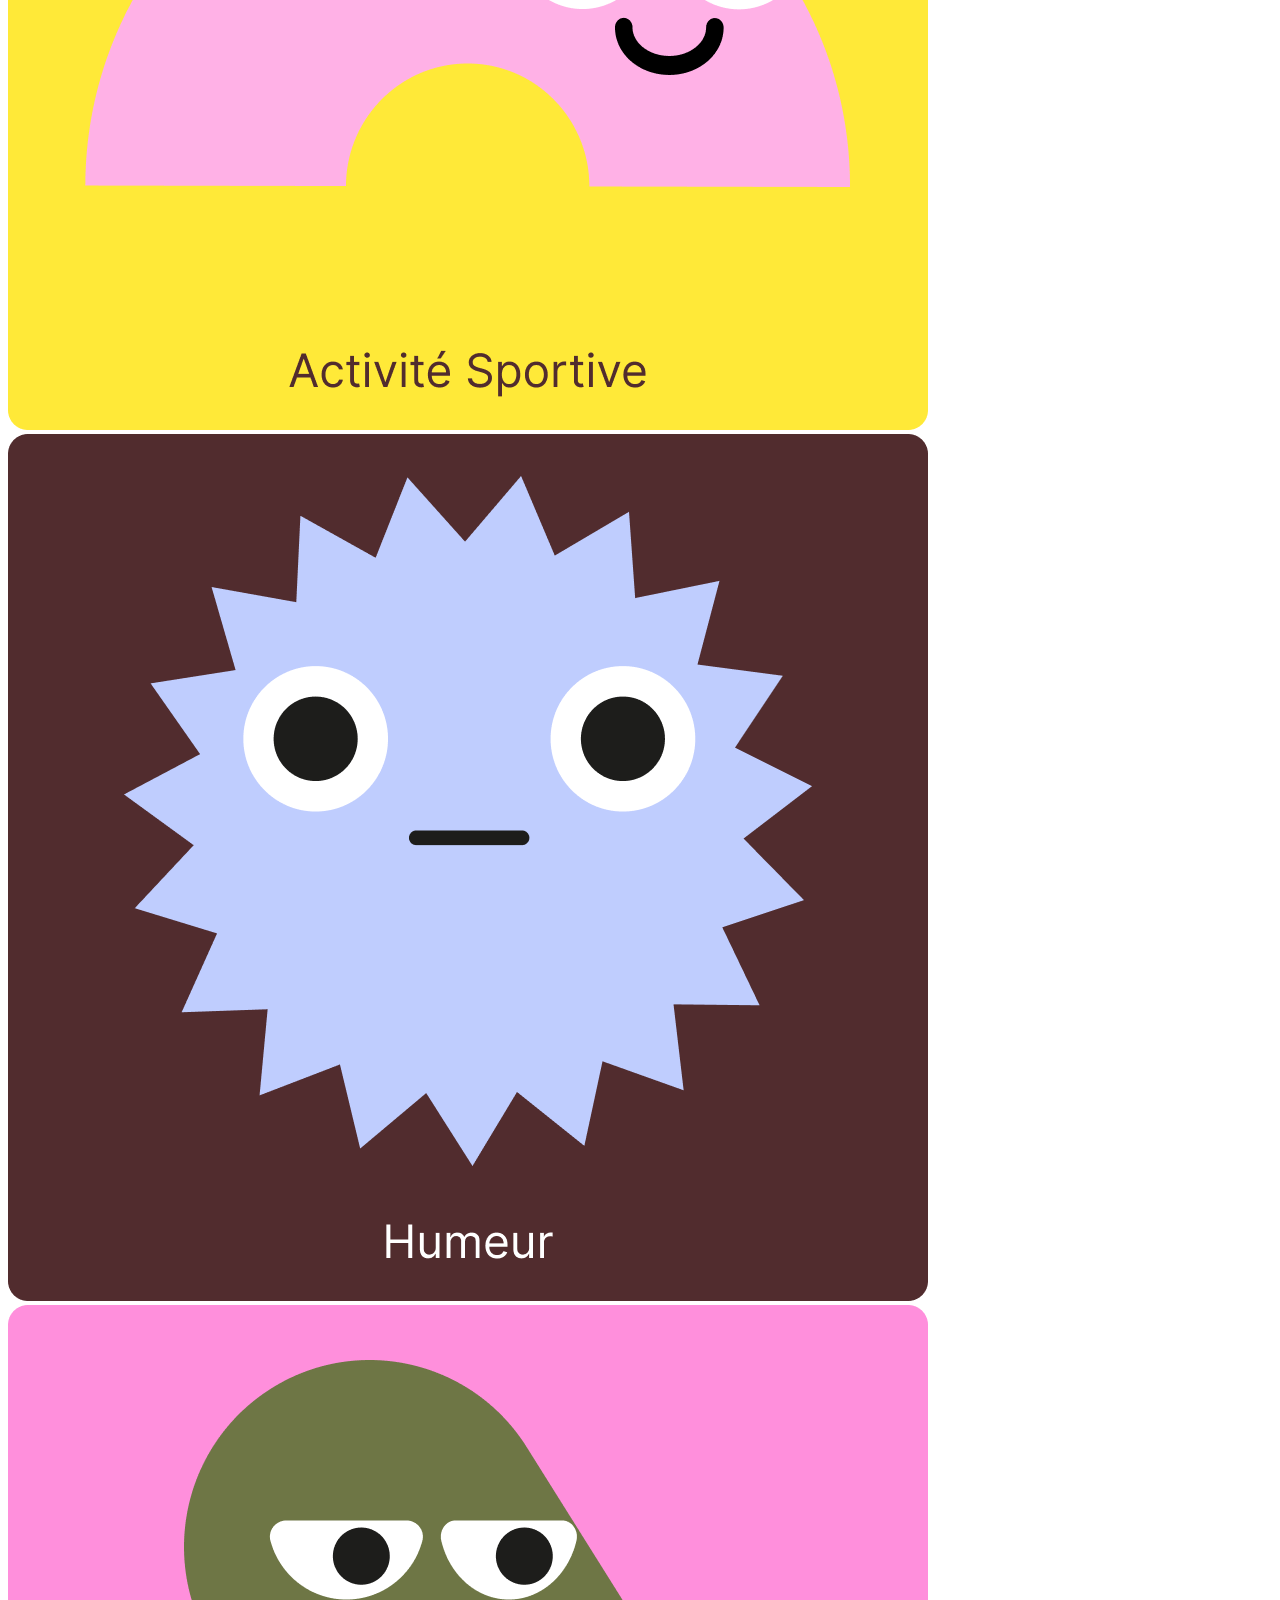
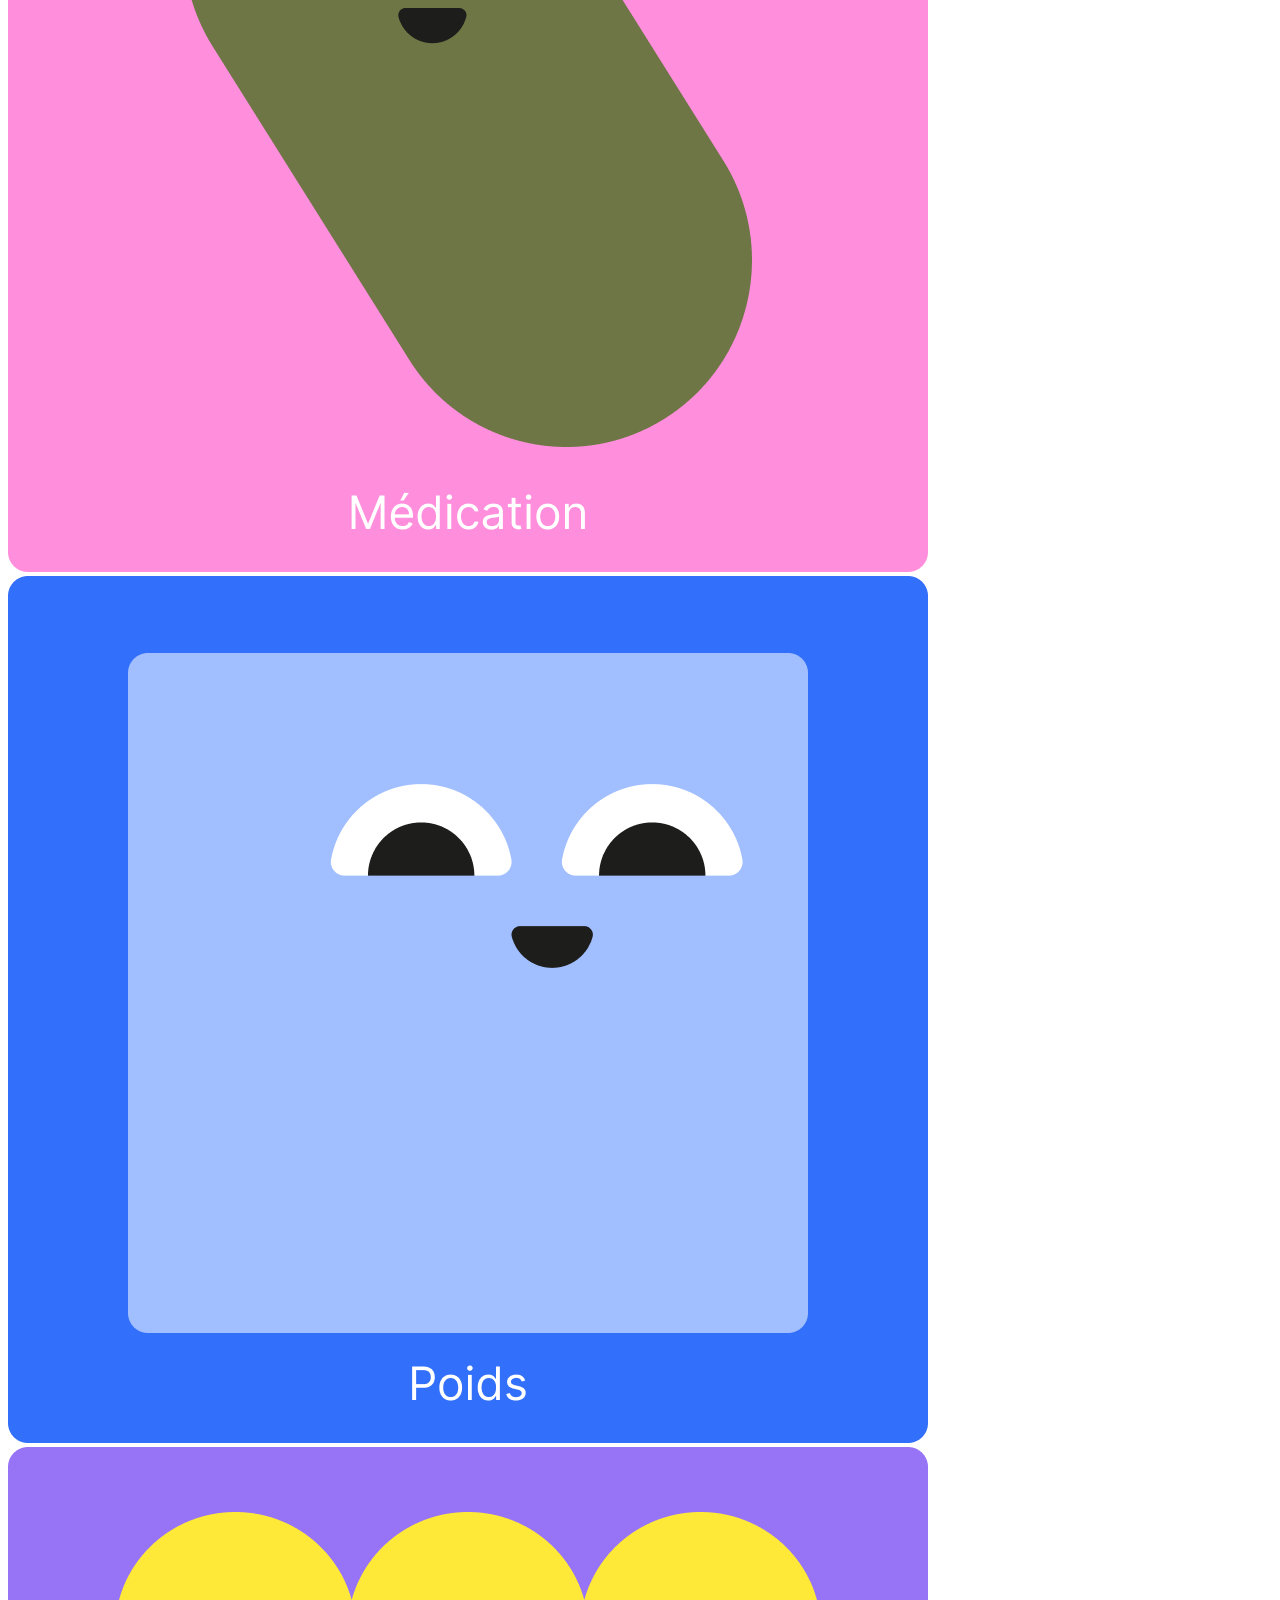
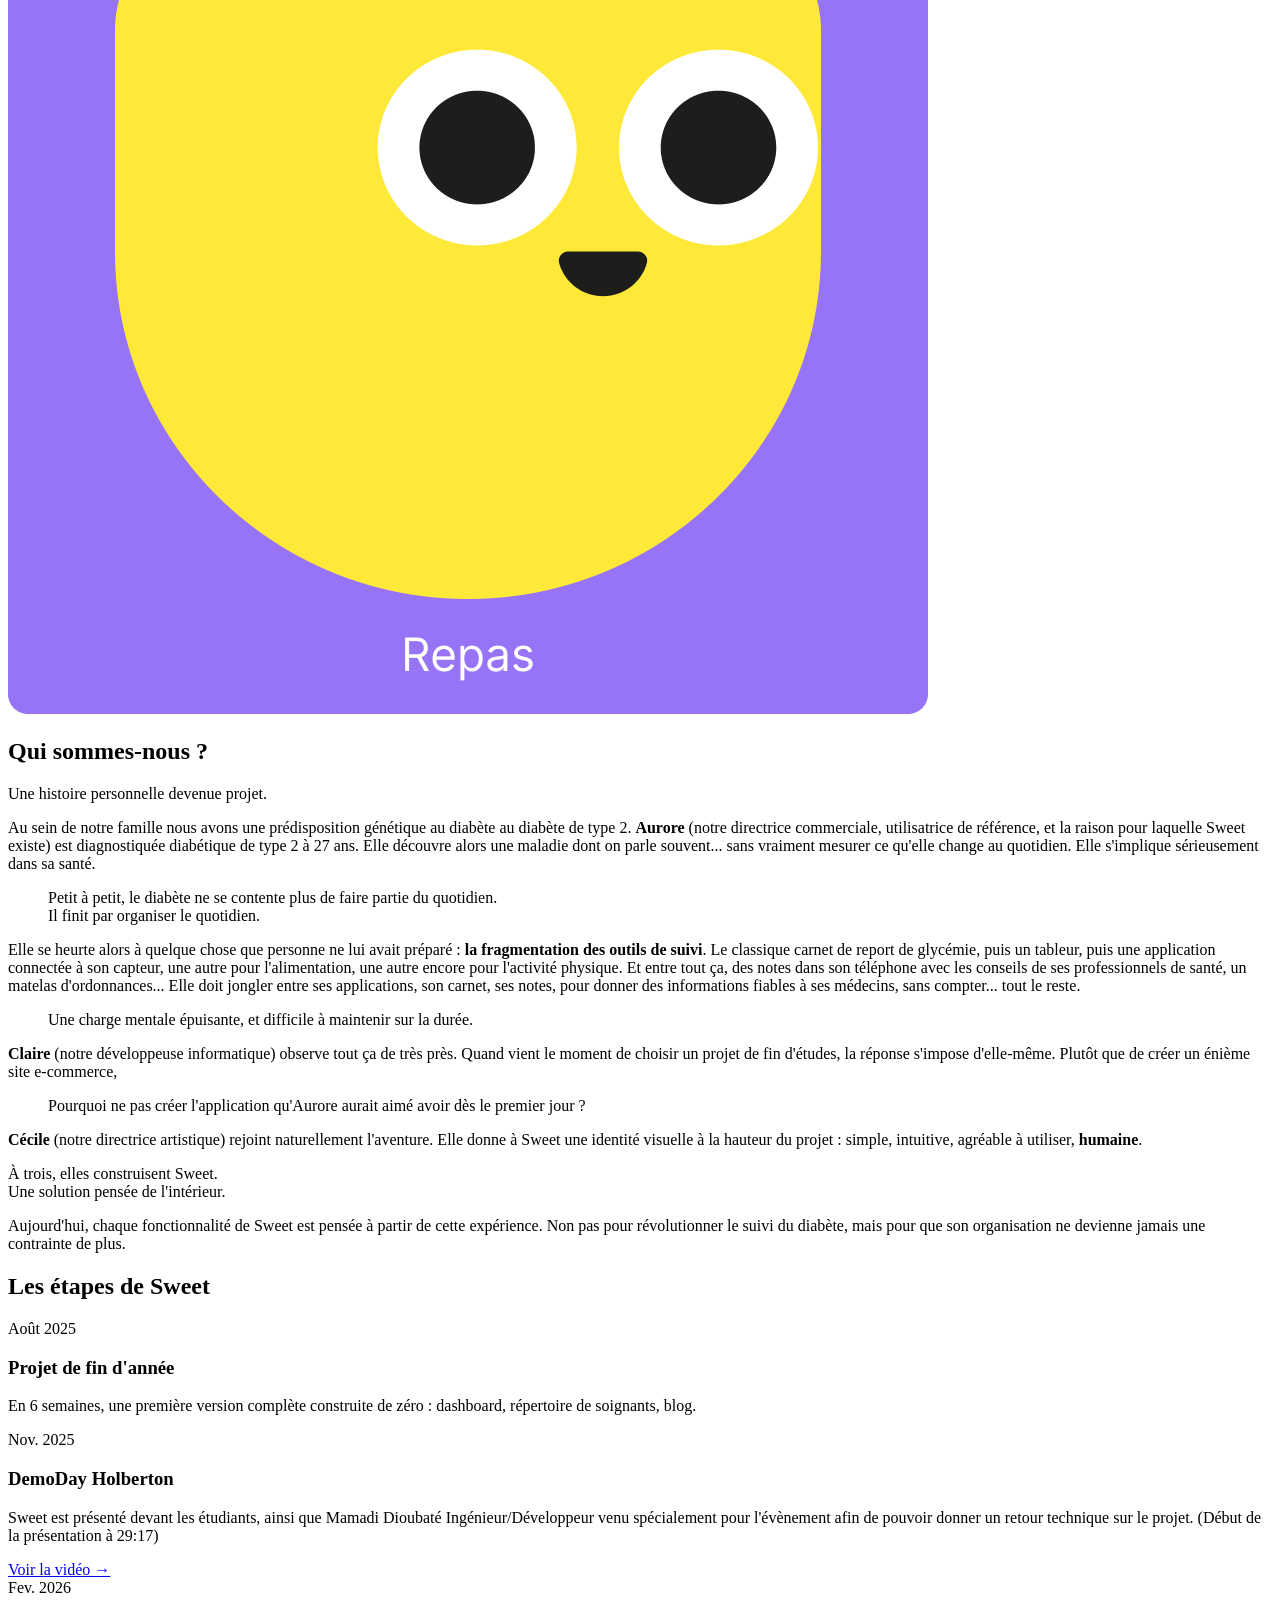
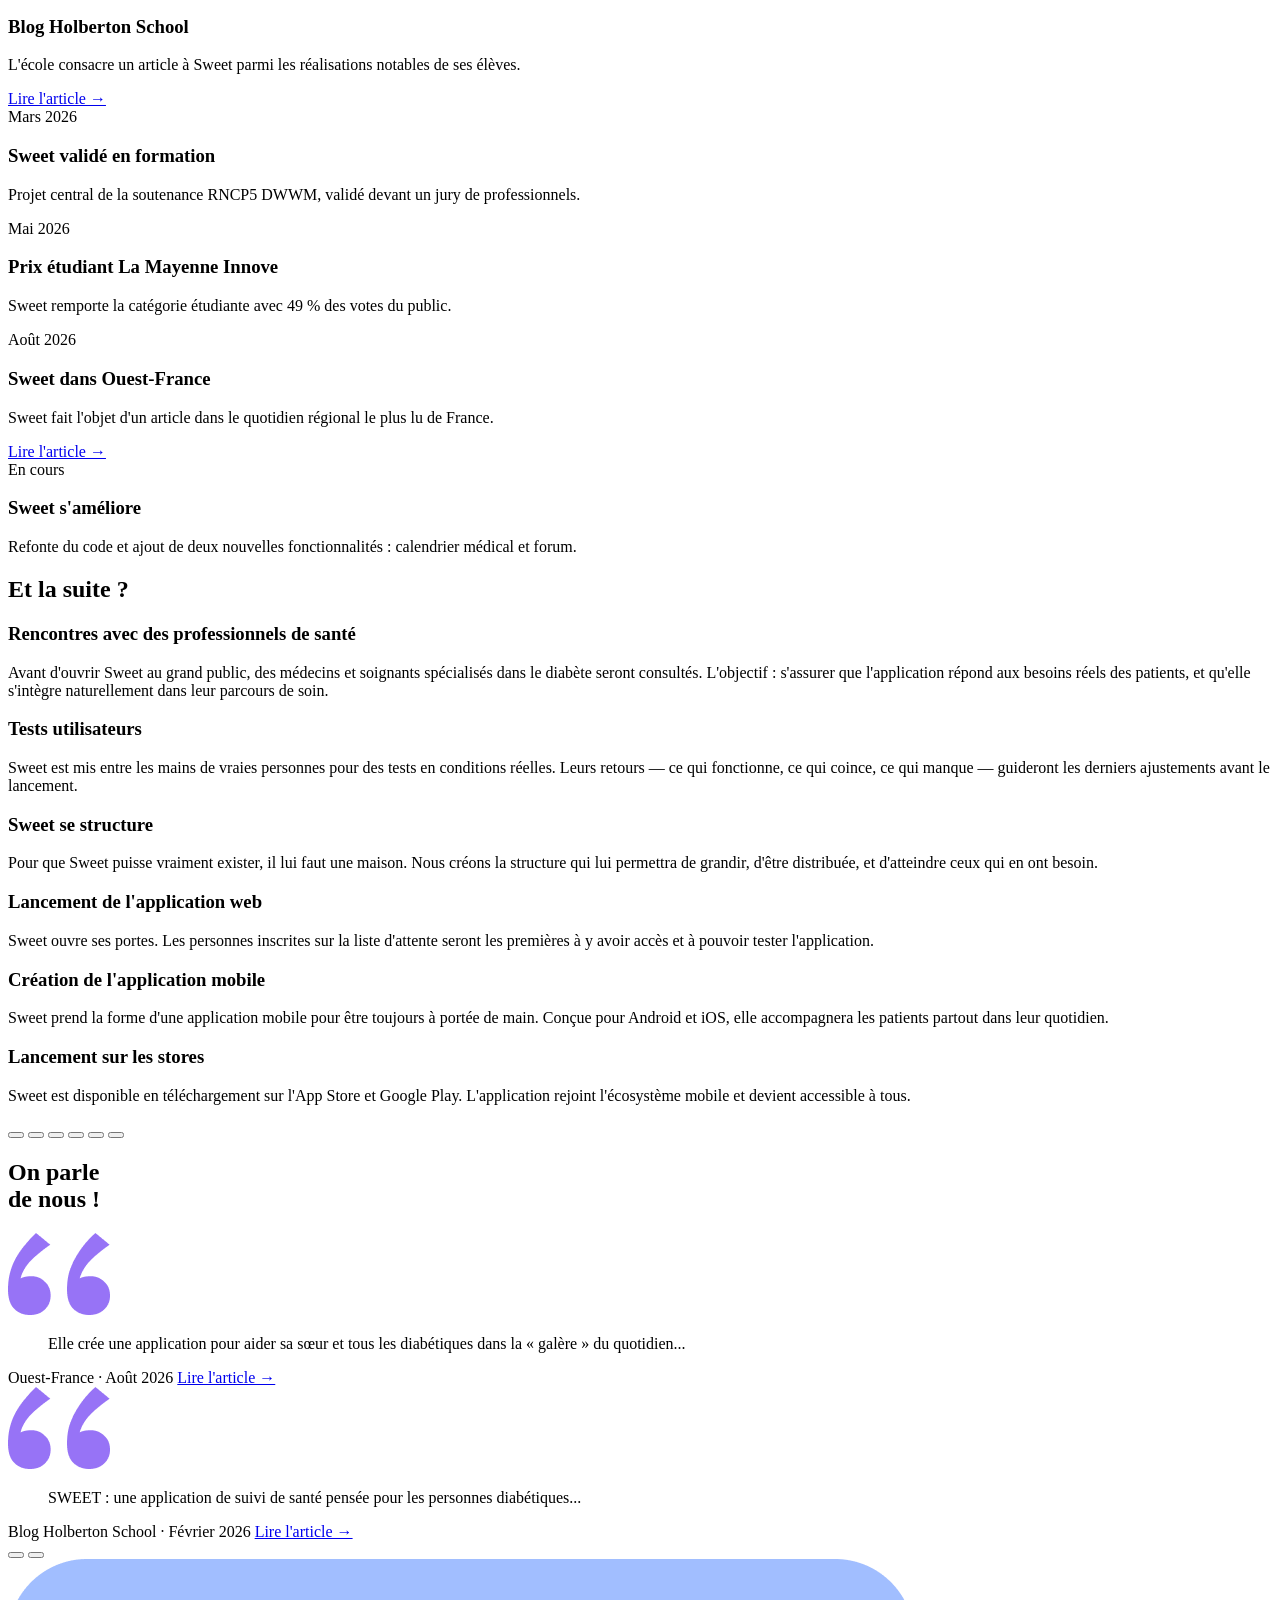
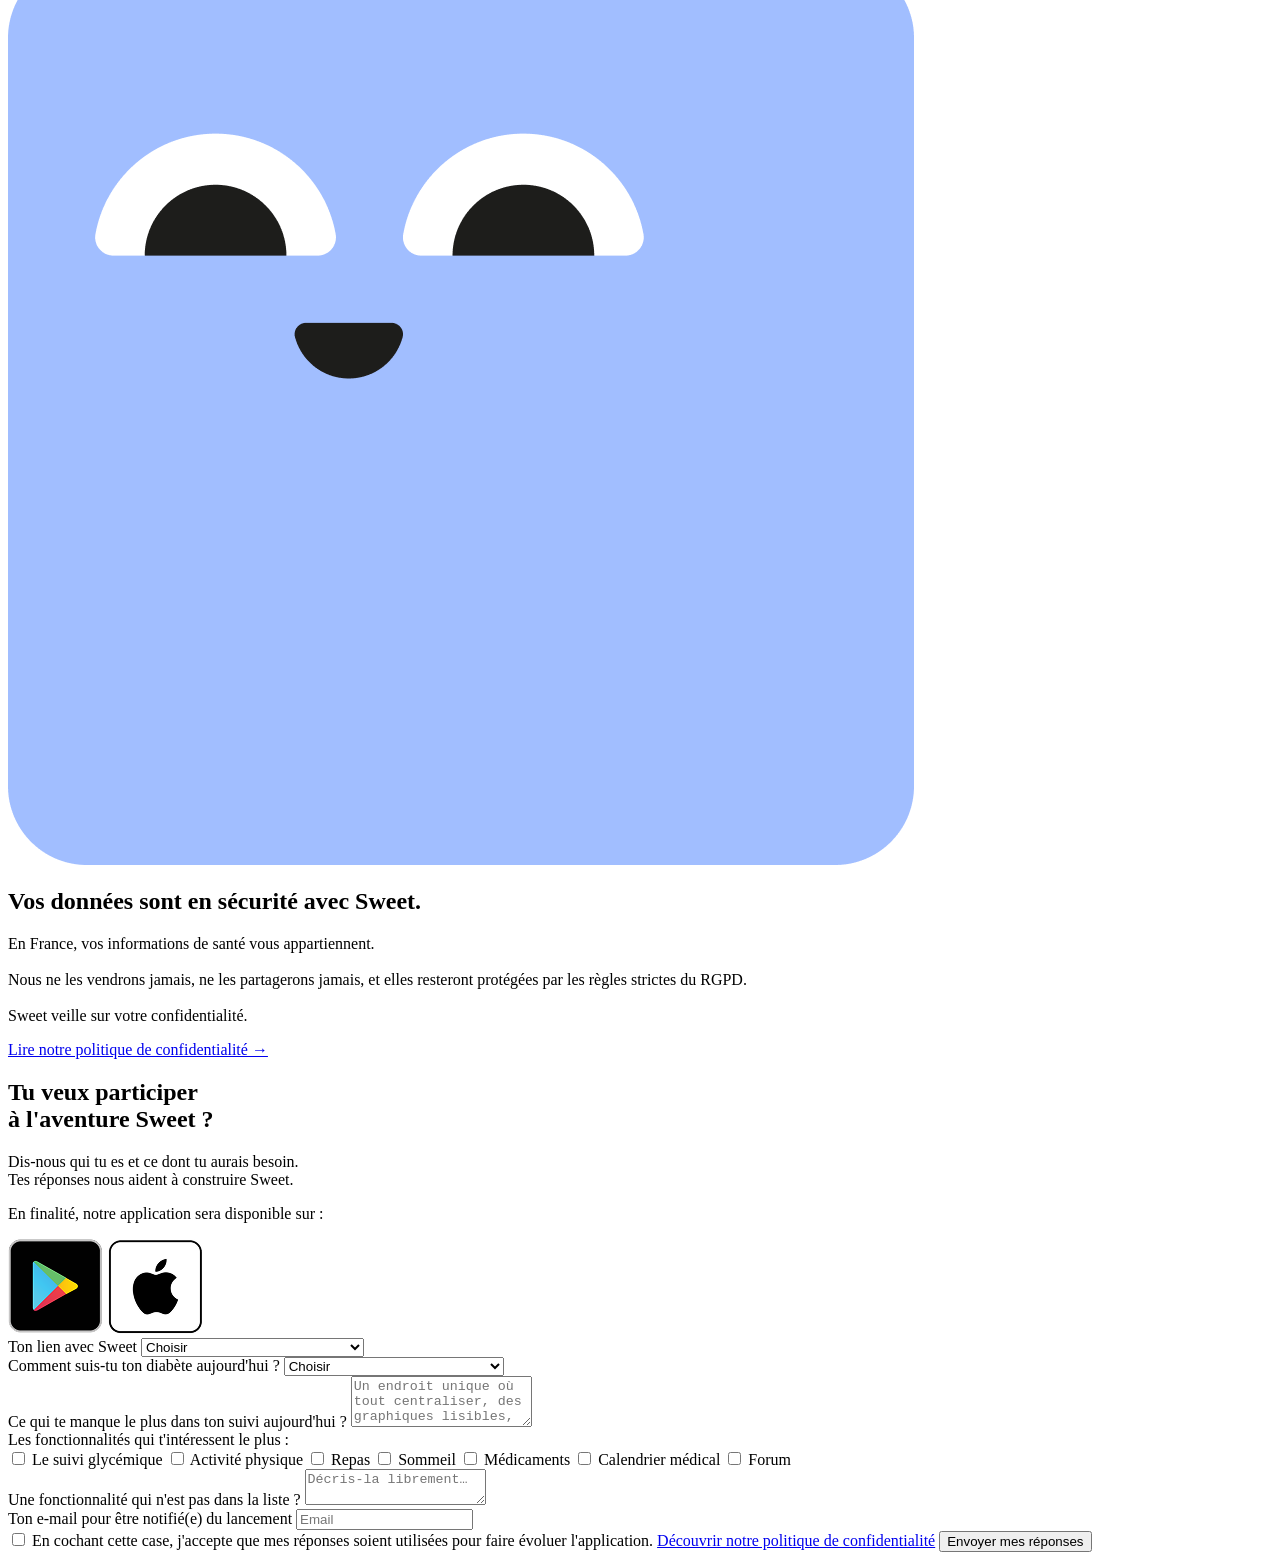
==== commit d9267124: "♻️ (index.html): Refactorisation de la structure HTML, ajout de nouveaux éléments et mise à jour des" ====
--- a/index.html
+++ b/index.html
@@ -1,270 +1,547 @@
 <!DOCTYPE html>
 <html lang="fr">
-    <head>
-        <meta charset="UTF-8" />
-        <meta name="viewport" content="width=device-width, initial-scale=1.0" />
-        <title>Sweet – Suivi du diabète, simple et humain</title>
-        <link rel="icon" href="assets/DashboardIllustrationLogo.png" type="image/x-icon" />
-        <link href="https://fonts.googleapis.com/css2?family=Inter:wght@300;400;500;600;700&display=swap" rel="stylesheet">
-        <link rel="stylesheet" href="styles/header.css">
-        <link rel="stylesheet" href="styles/landing.css">
-    </head>
-
-    <body>
-        <header class="header">
-            <div class="header__logo">
-                <img src="assets/logoHeader.png" alt="Logo Sweet">
-            </div>
-            <nav class="header__nav">
-                <ul class="header__nav-link">
-                    <li><a href="#features">Fonctionnalités</a></li>
-                    <li><a href="#about">Qui sommes-nous ?</a></li>
-                    <li><a href="#reviews">Avis</a></li>
-                    <li><a href="#contact">Contact</a></li>
-                </ul>
-                <a href="#" class="btn btn--primary">Essayer Sweet gratuitement</a>
-            </nav>
-        </header>
-
-        <main>
-            <section class="hero">
-                <img src="assets/heroSectionDesktop.png" alt="Mascotte Sweet souriante">
-            </section>
-
-            <section class="intro">
-                <div class="intro__container">
-                    <p>
-                        En France, plus de 4 millions de personnes vivent avec le diabète.
-                        <strong>Sweet</strong> est née d’un constat simple : derrière chaque chiffre, il y a une personne qui lutte chaque jour pour garder l’équilibre.
-                        Plus qu’un outil de suivi, Sweet redonne du contrôle et de la compréhension à ceux qui vivent avec la maladie,
-                        en transformant des données en une vision globale de leur santé :<br>
-                        simple, accessible, <span class="highlight">humain</span>.
-                    </p>
+  <head>
+    <meta charset="UTF-8" />
+    <link rel="icon" type="image/svg+xml" href="assets/favicon/favicon.webp" />
+    <meta name="viewport" content="width=device-width, initial-scale=1.0" />
+    <title>Sweet – Suivi du diabète, simple et humain</title>
+    <meta name="description" content="Découvrez Sweet, le projet qui simplifie le suivi du diabète au quotidien. Notre histoire, nos fonctionnalités, et comment suivre l'aventure." />
+    <link rel="preconnect" href="https://fonts.googleapis.com">
+    <link rel="preconnect" href="https://fonts.gstatic.com" crossorigin>
+    <link href="https://fonts.googleapis.com/css2?family=Inter:ital,opsz,wght@0,14..32,100..900;1,14..32,100..900&family=Roboto+Serif:ital,opsz,wght@0,8..144,100..900;1,8..144,100..900&family=Roboto:ital,wght@0,100..900;1,100..900&display=swap" rel="stylesheet">
+    <link rel="stylesheet" href="styles/style_index.css">
+  </head>
+
+  <body>
+    <!-- ========== HEADER ========== -->
+    <header class="header">
+      <div class="header__logo">
+        <img src="assets/header/logo-header.png" alt="Logo Sweet">
+      </div>
+      <h1 class="header_title">Sweet</h1>
+    </header>
+
+    <main>
+      <!-- ========== HERO ========== -->
+      <section class="hero">
+        <div class="hero__video-wrapper">
+          <div class="hero__cover" id="heroCover">
+            <img src="assets/hero/heroSectionDesktop.png" alt="Mascotte Sweet souriante">
+
+            <!-- Bouton Play central : disparaît automatiquement avec le cover -->
+            <button class="hero__btn hero__btn--play-trigger" aria-label="Lancer la vidéo">
+              <img src="../assets/icons/hero/icon-play-bold.png" alt="">
+            </button>
+          </div>
+
+          <video id="heroVideo" playsinline>
+            <source src="assets/video/presentation.mp4" type="video/mp4">
+          </video>
+
+          <div class="hero__controls">
+            <button class="hero__btn" id="heroPlayBtn" aria-label="Lecture / Pause">
+              <img src="assets/icons/hero/icon-play.png" alt="" id="heroPlayIcon" />
+            </button>
+
+            <button class="hero__btn" id="heroVolumeBtn" aria-label="Son">
+              <img src="assets/icons/hero/icon-volume-OFF.png" alt="" id="heroVolumeIcon" />
+            </button>
+          </div>
+        </div>
+      </section>
+
+      <!-- ========== INTRO ========== -->
+      <section class="intro">
+        <div class="intro__container">
+          <p>
+            En France, plus de 4 millions de personnes vivent avec le diabète. Sweet est née d'un constat simple : derrière chaque chiffre, il y a une personne qui lutte chaque jour pour garder l'équilibre. Plus qu'un outil de suivi, Sweet redonne du contrôle et de la compréhension à ceux qui vivent avec la maladie, en transformant des données en une vision globale de leur santé :<br>
+            simple, accessible, <span class="highlight">humain</span>.
+          </p>
+        </div>
+      </section>
+
+      <!-- ========== DISTINCTION ========== -->
+      <section class="distinction">
+        <div class="distinction__container">
+          <img src="assets/distinction/trophee-LMI.png" alt="Trophée Mayenne Innove" class="distinction__badge" />
+
+          <div class="distinction__content">
+            <h2 class="distinction__title">Distinction</h2>
+
+            <p class="distinction__text">
+              Projet primé lors du concours de
+              <a href="https://lamayenneinnove.ouest-france.fr/" target="_blank" rel="noopener">La Mayenne Innove</a> 2026,
+              catégorie étudiant.
+            </p>
+          </div>
+        </div>
+      </section>
+
+      <!-- ========== FONCTIONNALITÉS ========== -->
+      <section class="features" id="features">
+        <div class="features__container">
+          <h2 class="features__title section-title">Fonctionnalités</h2>
+
+          <div class="features__image">
+            <img id="feature-image" src="assets/fonctionnalites/FonctionnaliteDashboard.png" alt="Aperçu du tableau de bord Sweet" />
+          </div>
+
+          <div class="features__tags">
+            <button
+              class="tag tag--active"
+              data-image="assets/fonctionnalites/FonctionnaliteDashboard.png"
+              data-text="Ton quotidien en un regard : toutes tes données du jour, simplement. Glycémie, Activité physique, Humeur, Repas, Poids, Stock de médicaments">
+              Dashboard de suivi
+            </button>
+
+            <button
+              class="tag"
+              data-image="assets/fonctionnalites/fonctionnaliteProfil.png"
+              data-text="Ton espace personnel : ajuste tes infos, tes médicaments et leurs quantités, garde le contrôle sur tes données.">
+              Profil
+            </button>
+
+            <button
+              class="tag"
+              data-image="assets/fonctionnalites/FonctionnaliteCalendar.png"
+              data-text="Ne perds plus le fil : retrouve, modifie, ajoute tes données, et rendez-vous au bon moment.">
+              Calendrier
+            </button>
+
+            <button
+              class="tag"
+              data-image="assets/fonctionnalites/FonctionnaliteProfessionnelsDeSante.png"
+              data-text="Tes médecins, note tes échanges, ajoute tes documents, suis l'évolution de tes rendez-vous, tout à portée de main.">
+              Professionnels de santé
+            </button>
+
+            <button
+              class="tag"
+              data-image="assets/fonctionnalites/fonctionnaliteForum.png"
+              data-text="Discute, partage et trouve des idées concrètes pour ton quotidien.">
+              Forum
+            </button>
+
+            <button
+              class="tag"
+              data-image="assets/fonctionnalites/FonctionnaliteArticles.png"
+              data-text="Des infos claires et utiles pour mieux vivre avec ton diabète.">
+              Articles
+            </button>
+          </div>
+
+          <p id="feature-description" class="features__description">
+            Ton quotidien en un regard : toutes tes données du jour, simplement. Glycémie, Activité physique, Humeur, Repas, Poids, Stock de médicaments
+          </p>
+        </div>
+      </section>
+
+      <!-- ========== SUIVRE TON QUOTIDIEN ========== -->
+      <section class="daily">
+        <div class="daily__container">
+          <div class="daily__text">
+            <h2>Suivre ton quotidien</h2>
+
+            <p>Suis tes mesures au quotidien et repère facilement les variations importantes.</p>
+          </div>
+
+          <div class="daily__carousel">
+            <div class="carousel__track">
+              <img src="assets/quotidien/FonctionnaliteGlycemie.png" alt="Suivi glycémie Sweet" class="carousel__item" />
+
+              <img src="assets/quotidien/FonctionnaliteActiviteSportive.png" alt="Suivi activité sportive Sweet" class="carousel__item" />
+
+              <img src="assets/quotidien/FonctionnaliteHumeur.png" alt="Suivi humeur Sweet" class="carousel__item" />
+
+              <img src="assets/quotidien/FonctionnaliteMedication.png" alt="Suivi médicaments Sweet" class="carousel__item" />
+
+              <img src="assets/quotidien/FonctionnalitePoids.png" alt="Suivi poids Sweet" class="carousel__item" />
+
+              <img src="assets/quotidien/FonctionnaliteRepas.png" alt="Suivi repas Sweet" class="carousel__item" />
+            </div>
+
+            <div class="carousel__dots">
+              <span class="dot dot--active"></span>
+
+              <span class="dot"></span>
+
+              <span class="dot"></span>
+
+              <span class="dot"></span>
+
+              <span class="dot"></span>
+
+              <span class="dot"></span>
+            </div>
+          </div>
+        </div>
+      </section>
+
+      <!-- ========== QUI SOMMES-NOUS ? ========== -->
+      <section class="about" id="about">
+        <div class="about__container">
+          <h2 class="about__label section-title">Qui sommes-nous ?</h2>
+
+          <p class="about__subtitle">Une histoire personnelle devenue projet.</p>
+
+          <p class="about__body">
+            Au sein de notre famille nous avons une prédisposition génétique au diabète au diabète de type 2.
+            <strong>Aurore</strong> (notre directrice commerciale, utilisatrice de référence, et la raison pour laquelle Sweet existe) est diagnostiquée diabétique de type 2 à 27 ans. Elle découvre alors une maladie dont on parle souvent... sans vraiment mesurer ce qu'elle change au quotidien. Elle s'implique sérieusement dans sa santé.
+          </p>
+
+          <blockquote class="about__pull">
+            Petit à petit, le diabète ne se contente plus de faire partie du quotidien.<br>
+            Il finit par organiser le quotidien.
+          </blockquote>
+
+          <p class="about__body">
+            Elle se heurte alors à quelque chose que personne ne lui avait préparé : <strong>la fragmentation des outils de suivi</strong>. Le classique carnet de report de glycémie, puis un tableur, puis une application connectée à son capteur, une autre pour l'alimentation, une autre encore pour l'activité physique. Et entre tout ça, des notes dans son téléphone avec les conseils de ses professionnels de santé, un matelas d'ordonnances... Elle doit jongler entre ses applications, son carnet, ses notes, pour donner des informations fiables à ses médecins, sans compter... tout le reste.
+          </p>
+
+          <blockquote class="about__pull">
+            Une charge mentale épuisante, et difficile à maintenir sur la durée.
+          </blockquote>
+
+          <p class="about__body">
+            <strong>Claire</strong> (notre développeuse informatique) observe tout ça de très près. Quand vient le moment de choisir un projet de fin d'études, la réponse s'impose d'elle-même. Plutôt que de créer un énième site e-commerce,
+          </p>
+
+          <blockquote class="about__pull">
+            Pourquoi ne pas créer l'application qu'Aurore aurait aimé avoir dès le premier jour ?
+          </blockquote>
+
+          <p class="about__body">
+            <strong>Cécile</strong> (notre directrice artistique) rejoint naturellement l'aventure. Elle donne à Sweet une identité visuelle à la hauteur du projet : simple, intuitive, agréable à utiliser, <strong>humaine</strong>.
+          </p>
+
+          <p class="about__pull">
+            À trois, elles construisent Sweet.<br>
+            Une solution pensée de l'intérieur.
+          </p>
+
+          <p class="about__closing">
+            Aujourd'hui, chaque fonctionnalité de Sweet est pensée à partir de cette expérience. Non pas pour révolutionner le suivi du diabète, mais pour que son organisation ne devienne jamais une contrainte de plus.
+          </p>
+        </div>
+      </section>
+
+      <!-- ========== TIMELINE ========== -->
+      <section class="timeline" id="timeline">
+        <h2 class="timeline__title section-title">Les étapes de Sweet</h2>
+
+        <div class="timeline__track">
+          <div class="timeline__items">
+            <div class="timeline__item timeline__item--done">
+              <div class="timeline__dot"></div>
+
+              <span class="timeline__date">Août 2025</span>
+
+              <div class="timeline__card">
+                <h3 class="timeline__card-title">Projet de fin d'année</h3>
+
+                <p class="timeline__card-text">En 6 semaines, une première version complète construite de zéro : dashboard, répertoire de soignants, blog.</p>
+              </div>
+            </div>
+
+            <div class="timeline__item timeline__item--done">
+              <div class="timeline__dot"></div>
+
+              <span class="timeline__date">Nov. 2025</span>
+
+              <div class="timeline__card">
+                <h3 class="timeline__card-title">DemoDay Holberton</h3>
+
+                <p class="timeline__card-text">Sweet est présenté devant les étudiants, ainsi que Mamadi Dioubaté Ingénieur/Développeur venu spécialement pour l'évènement afin de pouvoir donner un retour technique sur le projet. (Début de la présentation à 29:17)</p>
+
+                <a href="https://www.youtube.com/watch?v=QkGpDPhvG8k&t=2104s" target="_blank" rel="noopener" class="timeline__link">Voir la vidéo →</a>
+              </div>
+            </div>
+
+            <div class="timeline__item timeline__item--done">
+              <div class="timeline__dot"></div>
+
+              <span class="timeline__date">Fev. 2026</span>
+
+              <div class="timeline__card">
+                <h3 class="timeline__card-title">Blog Holberton School</h3>
+
+                <p class="timeline__card-text">L'école consacre un article à Sweet parmi les réalisations notables de ses élèves.</p>
+
+                <a href="https://www.holbertonschool.fr/post/de-safran-a-la-tech-le-parcours-de-claire-castan-et-la-naissance-de-sweet" target="_blank" rel="noopener" class="timeline__link">Lire l'article →</a>
+              </div>
+            </div>
+
+            <div class="timeline__item timeline__item--done">
+              <div class="timeline__dot"></div>
+
+              <span class="timeline__date">Mars 2026</span>
+
+              <div class="timeline__card">
+                <h3 class="timeline__card-title">Sweet validé en formation</h3>
+
+                <p class="timeline__card-text">Projet central de la soutenance RNCP5 DWWM, validé devant un jury de professionnels.</p>
+              </div>
+            </div>
+
+            <div class="timeline__item timeline__item--done">
+              <div class="timeline__dot"></div>
+
+              <span class="timeline__date">Mai 2026</span>
+
+              <div class="timeline__card">
+                <h3 class="timeline__card-title">Prix étudiant La Mayenne Innove</h3>
+
+                <p class="timeline__card-text">Sweet remporte la catégorie étudiante avec 49 % des votes du public.</p>
+              </div>
+            </div>
+
+            <div class="timeline__item timeline__item--done">
+              <div class="timeline__dot"></div>
+
+              <span class="timeline__date">Août 2026</span>
+
+              <div class="timeline__card">
+                <h3 class="timeline__card-title">Sweet dans Ouest-France</h3>
+
+                <p class="timeline__card-text">Sweet fait l'objet d'un article dans le quotidien régional le plus lu de France.</p>
+
+                <a href="https://www.ouest-france.fr/economie/entreprises/trophees-mayenne-innove/elle-cree-une-application-pour-aider-sa-sur-et-tous-les-diabetiques-dans-la-galere-du-quotidien-0c1c0520-59d4-11f1-85b1-345c98c474fd" target="_blank" rel="noopener" class="timeline__link">Lire l'article →</a>
+              </div>
+            </div>
+
+            <div class="timeline__item timeline__item--in-progress">
+              <div class="timeline__dot"></div>
+
+              <span class="timeline__date">En cours</span>
+
+              <div class="timeline__card">
+                <h3 class="timeline__card-title">Sweet s'améliore</h3>
+
+                <p class="timeline__card-text">Refonte du code et ajout de deux nouvelles fonctionnalités : calendrier médical et forum.</p>
+              </div>
+            </div>
+          </div>
+        </div>
+      </section>
+
+      <!-- ========== ET LA SUITE ? ========== -->
+      <section class="next" id="next">
+        <h2 class="next__title section-title">Et la suite ?</h2>
+
+        <div class="next__track" id="nextTrack">
+          <div class="next__items">
+            <div class="next__card">
+              <h3 class="next__card-title">Rencontres avec des professionnels de santé</h3>
+
+              <p class="next__card-text">Avant d'ouvrir Sweet au grand public, des médecins et soignants spécialisés dans le diabète seront consultés. L'objectif : s'assurer que l'application répond aux besoins réels des patients, et qu'elle s'intègre naturellement dans leur parcours de soin.</p>
+            </div>
+
+            <div class="next__card">
+              <h3 class="next__card-title">Tests utilisateurs</h3>
+
+              <p class="next__card-text">Sweet est mis entre les mains de vraies personnes pour des tests en conditions réelles. Leurs retours — ce qui fonctionne, ce qui coince, ce qui manque — guideront les derniers ajustements avant le lancement.</p>
+            </div>
+
+            <div class="next__card">
+              <h3 class="next__card-title">Sweet se structure</h3>
+
+              <p class="next__card-text">Pour que Sweet puisse vraiment exister, il lui faut une maison. Nous créons la structure qui lui permettra de grandir, d'être distribuée, et d'atteindre ceux qui en ont besoin.</p>
+            </div>
+
+            <div class="next__card">
+              <h3 class="next__card-title">Lancement de l'application web</h3>
+
+              <p class="next__card-text">Sweet ouvre ses portes. Les personnes inscrites sur la liste d'attente seront les premières à y avoir accès et à pouvoir tester l'application.</p>
+            </div>
+
+            <div class="next__card">
+              <h3 class="next__card-title">Création de l'application mobile</h3>
+
+              <p class="next__card-text">Sweet prend la forme d'une application mobile pour être toujours à portée de main. Conçue pour Android et iOS, elle accompagnera les patients partout dans leur quotidien.</p>
+            </div>
+
+            <div class="next__card">
+              <h3 class="next__card-title">Lancement sur les stores</h3>
+
+              <p class="next__card-text">Sweet est disponible en téléchargement sur l'App Store et Google Play. L'application rejoint l'écosystème mobile et devient accessible à tous.</p>
+            </div>
+          </div>
+        </div>
+
+        <div class="next__dots" id="nextDots">
+          <button class="next__dot next__dot--active" data-index="0" aria-label="Carte 1"></button>
+          <button class="next__dot" data-index="1" aria-label="Carte 2"></button>
+          <button class="next__dot" data-index="2" aria-label="Carte 3"></button>
+          <button class="next__dot" data-index="3" aria-label="Carte 4"></button>
+          <button class="next__dot" data-index="4" aria-label="Carte 5"></button>
+          <button class="next__dot" data-index="5" aria-label="Carte 6"></button>
+        </div>
+      </section>
+
+      <!-- ========== ON PARLE DE NOUS ========== -->
+      <section class="press" id="press">
+        <div class="press__container">
+          <h2 class="press__title">On parle<br>de nous !</h2>
+
+          <div class="press__cards-wrapper">
+            <div class="press__cards" id="pressCards">
+              <div class="press__card">
+                <img src="assets/presse/quote.png" class="press__quote-icon" />
+
+                <blockquote class="press__excerpt">
+                  Elle crée une application pour aider sa sœur et tous les diabétiques dans la « galère » du quotidien...
+                </blockquote>
+
+                <div class="press__meta">
+                  <span class="press__source">Ouest-France · Août 2026</span>
+
+                  <a href="https://www.ouest-france.fr/economie/entreprises/trophees-mayenne-innove/elle-cree-une-application-pour-aider-sa-sur-et-tous-les-diabetiques-dans-la-galere-du-quotidien-0c1c0520-59d4-11f1-85b1-345c98c474fd" target="_blank" rel="noopener" class="press__link">Lire l'article →</a>
                 </div>
-            </section>
-
-            <section class="features" id="features">
-                <div class="features__container">
-                    <h2 class="features__title">Fonctionnalités</h2>
-                    <div class="features__image">
-                        <img id="feature-image" src="assets/FonctionnaliteDashboard.png" alt="Aperçu du tableau de bord Sweet" />
-                    </div>
-                    <div class="features__tags">
-                        <button
-                            class="tag tag--active"
-                            data-image="assets/FonctionnaliteDashboard.png"
-                            data-text="Ton quotidien en un regard : toutes tes données du jour, simplement.">Dashboard de suivi</button>
-                        <button
-                            class="tag"
-                            data-image="assets/fonctionnaliteProfil.png"
-                            data-text="Ton espace personnel : ajuste tes infos, garde le contrôle sur tes données.">Profil</button>
-                        <button
-                            class="tag"
-                            data-image="assets/FonctionnaliteCalendar.png" data-text="Ne perds plus le fil : retrouve, modifie, ajoute tes données, et rendez-vous au bon moment.">Calendrier</button>
-                        <button
-                            class="tag"
-                            data-image="assets/FonctionnaliteProfessionnelsDeSante.png"
-                            data-text="Tes médecins, note tes échanges, suis l’évolution de tes rendez-vous, tout à portée de main.">Professionnels de santé</button>
-                        <button
-                            class="tag"
-                            data-image="assets/fonctionnaliteForum.png"
-                            data-text="Discute, partage et trouve des idées concrètes pour ton quotidien.">Forum</button>
-                        <button
-                            class="tag"
-                            data-image="assets/FonctionnaliteArticles.png"
-                            data-text="Des infos claires et utiles pour mieux vivre avec ton diabète.">Articles</button>
-                    </div>
-                    <p id="feature-description" class="features__description">
-                        Ton quotidien en un regard : toutes tes données du jour, simplement.
-                    </p>
+              </div>
+
+              <div class="press__card">
+                <img src="assets/presse/quote.png" class="press__quote-icon" />
+
+                <blockquote class="press__excerpt">
+                  SWEET : une application de suivi de santé pensée pour les personnes diabétiques...
+                </blockquote>
+
+                <div class="press__meta">
+                  <span class="press__source">Blog Holberton School · Février 2026</span>
+                    <a href="https://www.holbertonschool.fr/post/de-safran-a-la-tech-le-parcours-de-claire-castan-et-la-naissance-de-sweet" target="_blank" rel="noopener" class="press__link">Lire l'article →</a>
                 </div>
-            </section>
-
-            <section class="daily">
-                <div class="daily__container">
-                    <div class="daily__text">
-                        <h2>Suivre ton quotidien</h2>
-                        <p>Suis tes mesures au quotidien et repère facilement les variations importantes.</p>
-                    </div>
-                    <div class="daily__carousel">
-                        <div class="carousel__track">
-                            <img src="assets/FonctionnaliteGlycemie.png" alt="Suivi glycémie Sweet" class="carousel__item" />
-                            <img src="assets/FonctionnaliteActiviteSportive.png" alt="Suivi poids Sweet" class="carousel__item" />
-                            <img src="assets/FonctionnaliteHumeur.png" alt="Suivi activité Sweet" class="carousel__item" />
-                            <img src="assets/FonctionnaliteMedication.png" alt="Suivi humeur Sweet" class="carousel__item" />
-                            <img src="assets/FonctionnalitePoids.png" alt="Suivi glycémie Sweet" class="carousel__item" />
-                            <img src="assets/FonctionnaliteRepas.png" alt="Suivi glycémie Sweet" class="carousel__item" />
-                        </div>
-                        <div class="carousel__dots">
-                            <span class="dot dot--active"></span>
-                            <span class="dot"></span>
-                            <span class="dot"></span>
-                            <span class="dot"></span>
-                            <span class="dot"></span>
-                            <span class="dot"></span>
-                            <span class="dot"></span>
-                        </div>
-                    </div>
-                </div>
-            </section>
-
-            <section class="availability">
-                <div class="availability__container">
-                    <div class="availability__text">
-                        <h2>Disponible en version Desktop et Smartphone.</h2>
-                        <a href="#" class="btn btn--white">
-                            Découvrez Sweet gratuitement
-                            <span class="btn__icon">➜</span>
-                        </a>
-                        <div class="availability__stores">
-                            <p>Bientôt disponible sur :</p>
-                            <div class="store__icons">
-                                <img src="assets/DisponibleApp.png" alt="Google Play et App Store" />
-                            </div>
-                        </div>
-                    </div>
-                    <div class="availability__visuals">
-                        <img src="assets/DisponibleMockup.png" alt="Version desktop de Sweet" class="visual--desktop" />
-                    </div>
-                </div>
-            </section>
-
-            <section class="about" id="about">
-                <div class="about__container">
-                    <h3 class="about__subtitle">Qui sommes-nous ?</h3>
-                    <h2 class="about__title">Une histoire personnelle devenue projet.</h2>
-                    <p class="about__text">
-                        Derrière Sweet, il y a une histoire, celle de ma sœur et de moi. Quand le diabète est entré dans nos vies,
-                        j’ai voulu créer un outil qui l’aide à mieux comprendre son quotidien sans se sentir submergée.
-                        C’est ainsi qu’est né Sweet : une application simple, bienveillante et pensée pour les vraies vies,
-                        où la technologie sert avant tout l’humain.<br /><br />
-                        Je suis Claire, développeuse web passionnée par les projets qui allient technologie et sens.
-                        J’aime créer des expériences simples, utiles et profondément humaines.
-                    </p>
-                    <div class="about__icons">
-                        <a class="icon-circle" href="https://www.linkedin.com/in/claire-castan">
-                            <img src="assets/AProposIconLinkedin.png" alt="Icône décorative 1" />
-                        </a>
-                        <a class="icon-circle" href="https://github.com/Helvlaska">
-                            <img src="assets/AProposIconGithub.png" alt="Icône décorative 2" />
-                        </a>
-                    </div>
-                </div>
-            </section>
-
-            <section class="security">
-                <div class="security__container">
-                    <div class="security__image">
-                        <img src="assets/Securite.png" alt="Illustration sécurité Sweet" />
-                    </div>
-                    <div class="security__content">
-                        <h2 class="security__title">Vos données sont en sécurité avec Sweet.</h2>
-                        <p class="security__text">
-                            En France, vos informations de santé vous appartiennent.
-                            Nous ne les vendrons jamais, ne les partagerons jamais,
-                            et elles resteront protégées par les règles strictes du RGPD.
-                            <br /><br />
-                            Sweet veille sur votre confidentialité.
-                        </p>
-                        <a href="#" class="security__link">Lire nos règles de confidentialité</a>
-                    </div>
-                </div>
-            </section>
-
-            <section class="reviews" id="reviews">
-                <div class="reviews__container">
-                    <img
-                        src="assets/AvisCitation.png"
-                        alt="Guillemets décoratifs"
-                        class="reviews__quote-fixed"
-                    />
-                    <div class="reviews__carousel">
-                        <div class="review active">
-                            <div class="review__content">
-                                <blockquote class="review__text">
-                                    Depuis que j’utilise Sweet, je me sens enfin actrice de mon suivi.
-                                    Les graphiques simples m’aident à comprendre mes variations sans stress.
-                                </blockquote>
-                                <p class="review__author">Sophie, 42 ans</p>
-                            </div>
-                            <div class="review__portrait">
-                                <img src="assets/AvisSophie.png" alt="Portrait de Sophie" />
-                            </div>
-                        </div>
-                        <div class="review">
-                            <div class="review__content">
-                                <blockquote class="review__text">
-                                    Sweet m’aide à mieux préparer mes rendez-vous médicaux et à garder le fil entre deux consultations. C’est devenu mon petit rituel du matin.
-                                </blockquote>
-                                <p class="review__author">Élise, 61 ans</p>
-                            </div>
-                            <div class="review__portrait">
-                                <img src="assets/AvisElise.png" alt="Portrait de Karim" />
-                            </div>
-                        </div>
-                        <div class="review">
-                            <div class="review__content">
-                                <blockquote class="review__text">
-                                    J’aime la clarté du tableau de bord et le fait de pouvoir tout noter au même endroit. C’est rassurant et facile à utiliser au quotidien.
-                                </blockquote>
-                                <p class="review__author">Karim, 35 ans</p>
-                            </div>
-                            <div class="review__portrait">
-                                <img src="assets/AvisKarim.png" alt="Portrait de Lucie" />
-                            </div>
-                        </div>
-                    </div>
-                    <div class="reviews__dots">
-                        <span class="dot dot--active"></span>
-                        <span class="dot"></span>
-                        <span class="dot"></span>
-                        <span class="dot"></span>
-                    </div>
-                </div>
-            </section>
-
-            <footer class="footer" id="contact">
-                <div class="footer__container">
-                    <div class="footer__contact">
-                        <h2>Vous avez un projet<br />en tête, scannez, et contactez-moi.</h2>
-                        <div class="footer__icons">
-                            <a href="https://github.com/Helvlaska" class="footer__icon">
-                                <img src="assets/FooterIconGithub.png" alt="Icône GitHub" />
-                            </a>
-                            <a href="https://www.linkedin.com/in/claire-castan" target="_blank" class="footer__icon">
-                                <img src="assets/FooterIconLinkedin.png" alt="Icône LinkedIn" />
-                            </a>
-                        </div>
-                        <div class="footer__qrcode">
-                            <img src="assets/QRcode.png" alt="QR code vers le profil" />
-                        </div>
-                    </div>
-                    <nav class="footer__nav">
-                        <ul>
-                            <li><a href="#home">DESCRIPTION</a></li>
-                            <li><a href="#features">FONCTIONNALITÉS</a></li>
-                            <li><a href="#about">QUI SOMMES-NOUS ?</a></li>
-                            <li><a href="#reviews">AVIS</a></li>
-                            <li><a href="#contact">CONTACT</a></li>
-                        </ul>
-                    </nav>
-                    <div class="footer__cta">
-                        <a href="#" class="btn btn--white">
-                            Découvrez Sweet gratuitement
-                            <span class="btn__icon">➜</span>
-                        </a>
-                        <div class="footer__stores">
-                            <p>Bientôt disponible sur :</p>
-                            <div class="store__icons">
-                                <img src="assets/DisponibleApp.png" alt="Google Play et App Store" />
-                            </div>
-                        </div>
-                    </div>
-                </div>
-            </footer>
-        </main>
-        <script src="scripts/features.js"></script>
-        <script src="scripts/daily.js"></script>
-        <script src="scripts/reviews.js"></script>
-    </body>
+              </div>
+            </div>
+
+            <div class="press__dots" id="pressDots">
+              <button class="press__dot press__dot--active" data-index="0" aria-label="Article 1"></button>
+
+              <button class="press__dot" data-index="1" aria-label="Article 2"></button>
+            </div>
+          </div>
+        </div>
+      </section>
+
+      <!-- ========== SÉCURITÉ DES DONNÉES ========== -->
+      <section class="security">
+        <div class="security__container">
+          <div class="security__image">
+            <img src="assets/Securite.png" alt="Illustration sécurité Sweet" />
+          </div>
+
+          <div class="security__content">
+            <h2 class="security__title">Vos données sont en sécurité avec Sweet.</h2>
+
+            <p class="security__text">
+              En France, vos informations de santé vous appartiennent.<br><br> Nous ne les vendrons jamais, ne les partagerons jamais, et elles resteront protégées par les règles strictes du RGPD.<br><br> Sweet veille sur votre confidentialité.
+            </p>
+
+            <a href="mentions-legales.html" class="security__link">Lire notre politique de confidentialité →</a>
+          </div>
+        </div>
+      </section>
+
+      <!-- ========== CONTACT ========== -->
+      <section class="contact" id="contact">
+        <div class="contact__container">
+          <div class="contact__intro">
+            <h2 class="contact__title">Tu veux participer<br>à l'aventure Sweet ?</h2>
+
+            <p class="contact__desc">
+                Dis-nous qui tu es et ce dont tu aurais besoin.<br>
+                Tes réponses nous aident à construire Sweet.
+            </p>
+
+            <p class="contact__stores-label">En finalité, notre application sera disponible sur :</p>
+
+            <div class="contact__stores">
+              <img src="assets/contact/DisponibleApp.png" alt="App Store" />
+            </div>
+          </div>
+
+          <form class="contact__form" action="https://formspree.io/f/mnpqbden" method="POST">
+            <div class="contact__field">
+              <label for="profil">Ton lien avec Sweet</label>
+
+              <select id="profil" name="profil" required>
+                <option value="" disabled selected>Choisir</option>
+                <option value="concerne">Je suis concerné(e) par le diabète</option>
+                <option value="proche">Je suis proche aidant(e)</option>
+                <option value="pro-sante">Je suis professionnel(le) de santé</option>
+                <option value="curieux">Je suis curieux/curieuse du projet</option>
+              </select>
+            </div>
+
+            <div class="contact__field">
+              <label for="suivi">Comment suis-tu ton diabète aujourd'hui ?</label>
+
+              <select id="suivi" name="suivi">
+                <option value="" disabled selected>Choisir</option>
+                <option value="papier">Carnet papier</option>
+                <option value="tableur">Tableur (Excel, Google Sheets…)</option>
+                <option value="app">Une autre application</option>
+                <option value="capteur">Un capteur connecté</option>
+                <option value="rien">Je ne suis pas encore</option>
+              </select>
+            </div>
+
+            <div class="contact__field">
+              <label for="manque">Ce qui te manque le plus dans ton suivi aujourd'hui ?</label>
+
+              <textarea id="manque" name="manque" rows="3" placeholder="Un endroit unique où tout centraliser, des graphiques lisibles, …"></textarea>
+            </div>
+
+            <div class="contact__field">
+              <label>Les fonctionnalités qui t'intéressent le plus :</label>
+
+              <div class="contact__checkboxes">
+                <label class="contact__checkbox"><input type="checkbox" name="feature" value="glycemie" /> Le suivi glycémique</label>
+
+                <label class="contact__checkbox"><input type="checkbox" name="feature" value="activite" /> Activité physique</label>
+
+                <label class="contact__checkbox"><input type="checkbox" name="feature" value="repas" /> Repas</label>
+
+                <label class="contact__checkbox"><input type="checkbox" name="feature" value="sommeil" /> Sommeil</label>
+
+                <label class="contact__checkbox"><input type="checkbox" name="feature" value="medicaments" /> Médicaments</label>
+
+                <label class="contact__checkbox"><input type="checkbox" name="feature" value="calendrier" /> Calendrier médical</label>
+
+                <label class="contact__checkbox"><input type="checkbox" name="feature" value="forum" /> Forum</label>
+              </div>
+            </div>
+
+            <div class="contact__field">
+              <label for="feature-autre">Une fonctionnalité qui n'est pas dans la liste ?</label>
+
+              <textarea id="feature-autre" name="feature-autre" rows="2"
+                    placeholder="Décris-la librement…"></textarea>
+            </div>
+
+            <div class="contact__field">
+              <label for="email">Ton e-mail pour être notifié(e) du lancement</label>
+
+              <input type="email" id="email" name="email" placeholder="Email" required />
+            </div>
+
+            <label class="contact__rgpd">
+              <input type="checkbox" name="consentement" required />
+                En cochant cette case, j'accepte que mes réponses soient utilisées pour faire évoluer l'application.
+            </label>
+
+            <a href="mentions-legales.html#confidentialite" target="_blank" class="contact__ml">Découvrir notre politique de confidentialité</a>
+
+
+            <button type="submit" class="contact__submit">Envoyer mes réponses</button>
+          </form>
+        </div>
+      </section>
+    </main>
+    <script src="scripts/hero.js"></script>
+    <script src="scripts/features.js"></script>
+    <script src="scripts/daily.js"></script>
+    <script src="scripts/nextSteps.js"></script>
+    <script src="scripts/reviews.js"></script>
+    <script src="scripts/presse.js"></script>
+  </body>
 </html>
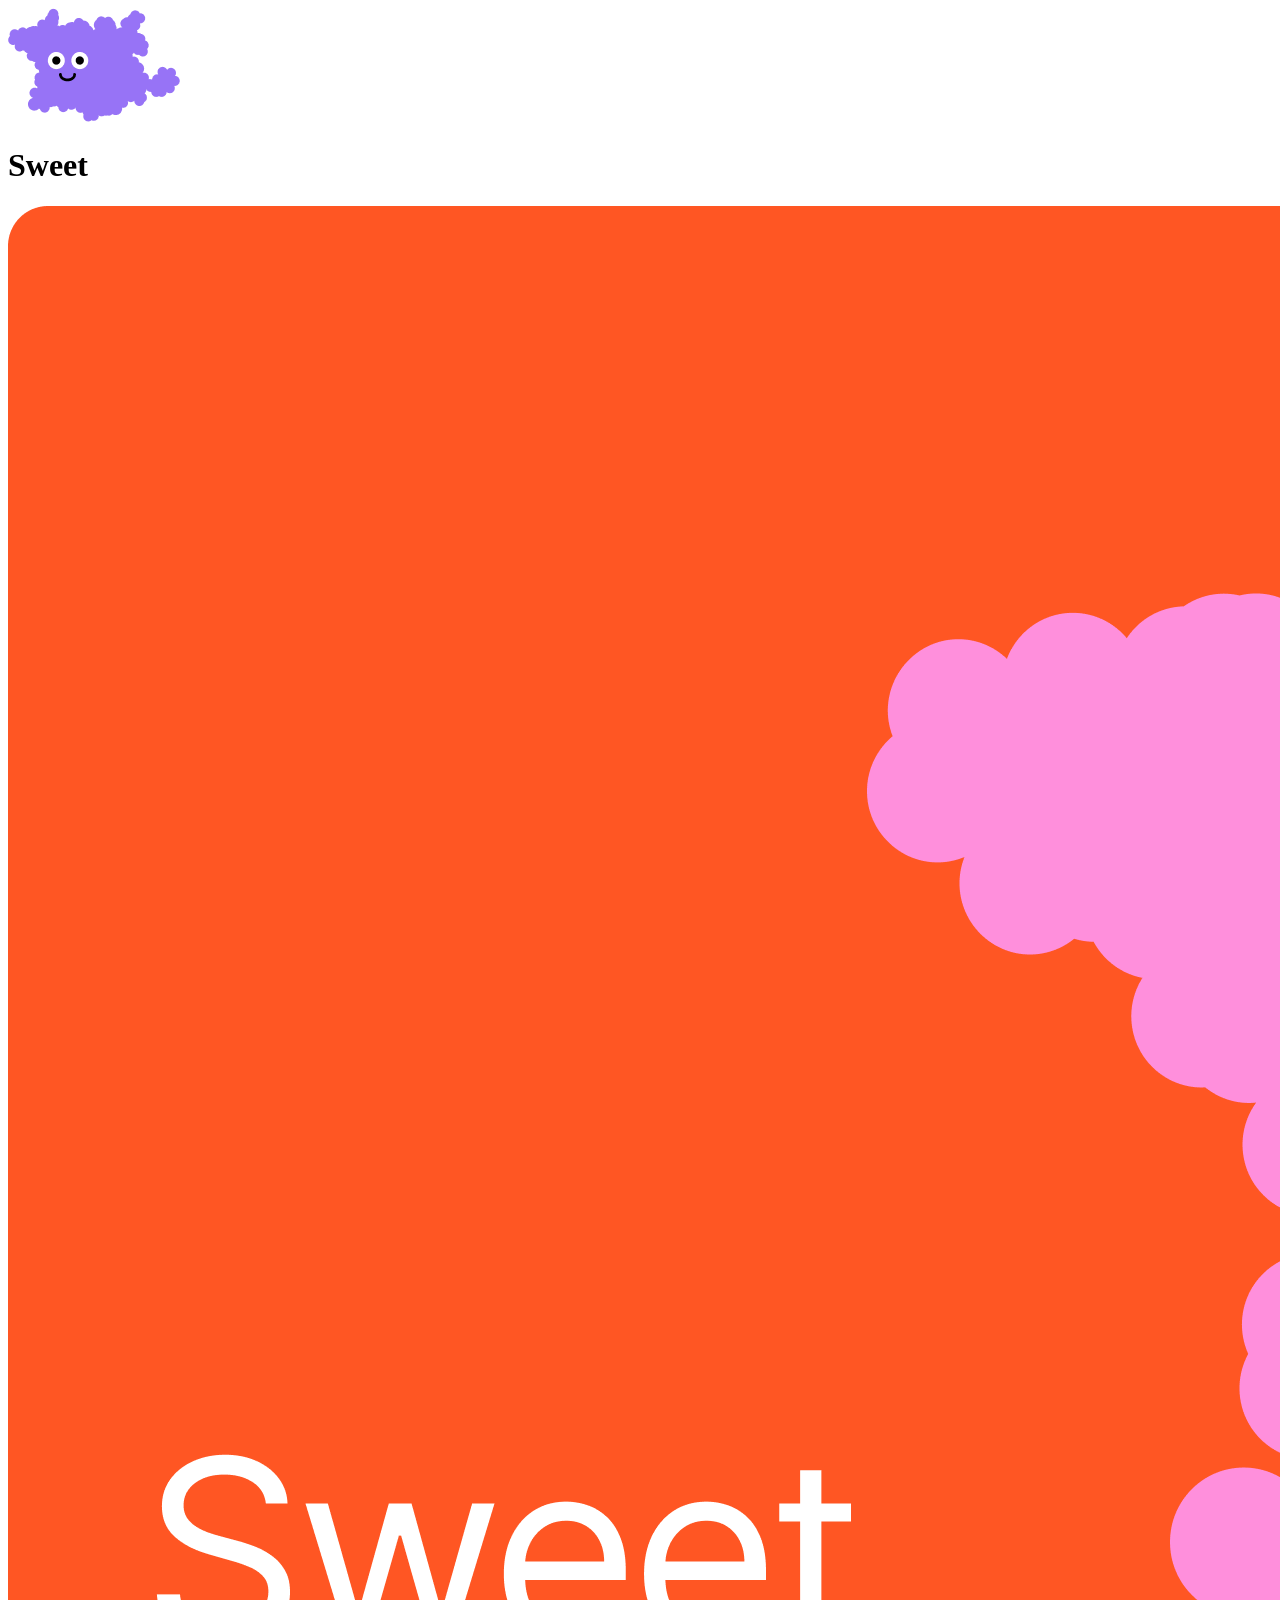
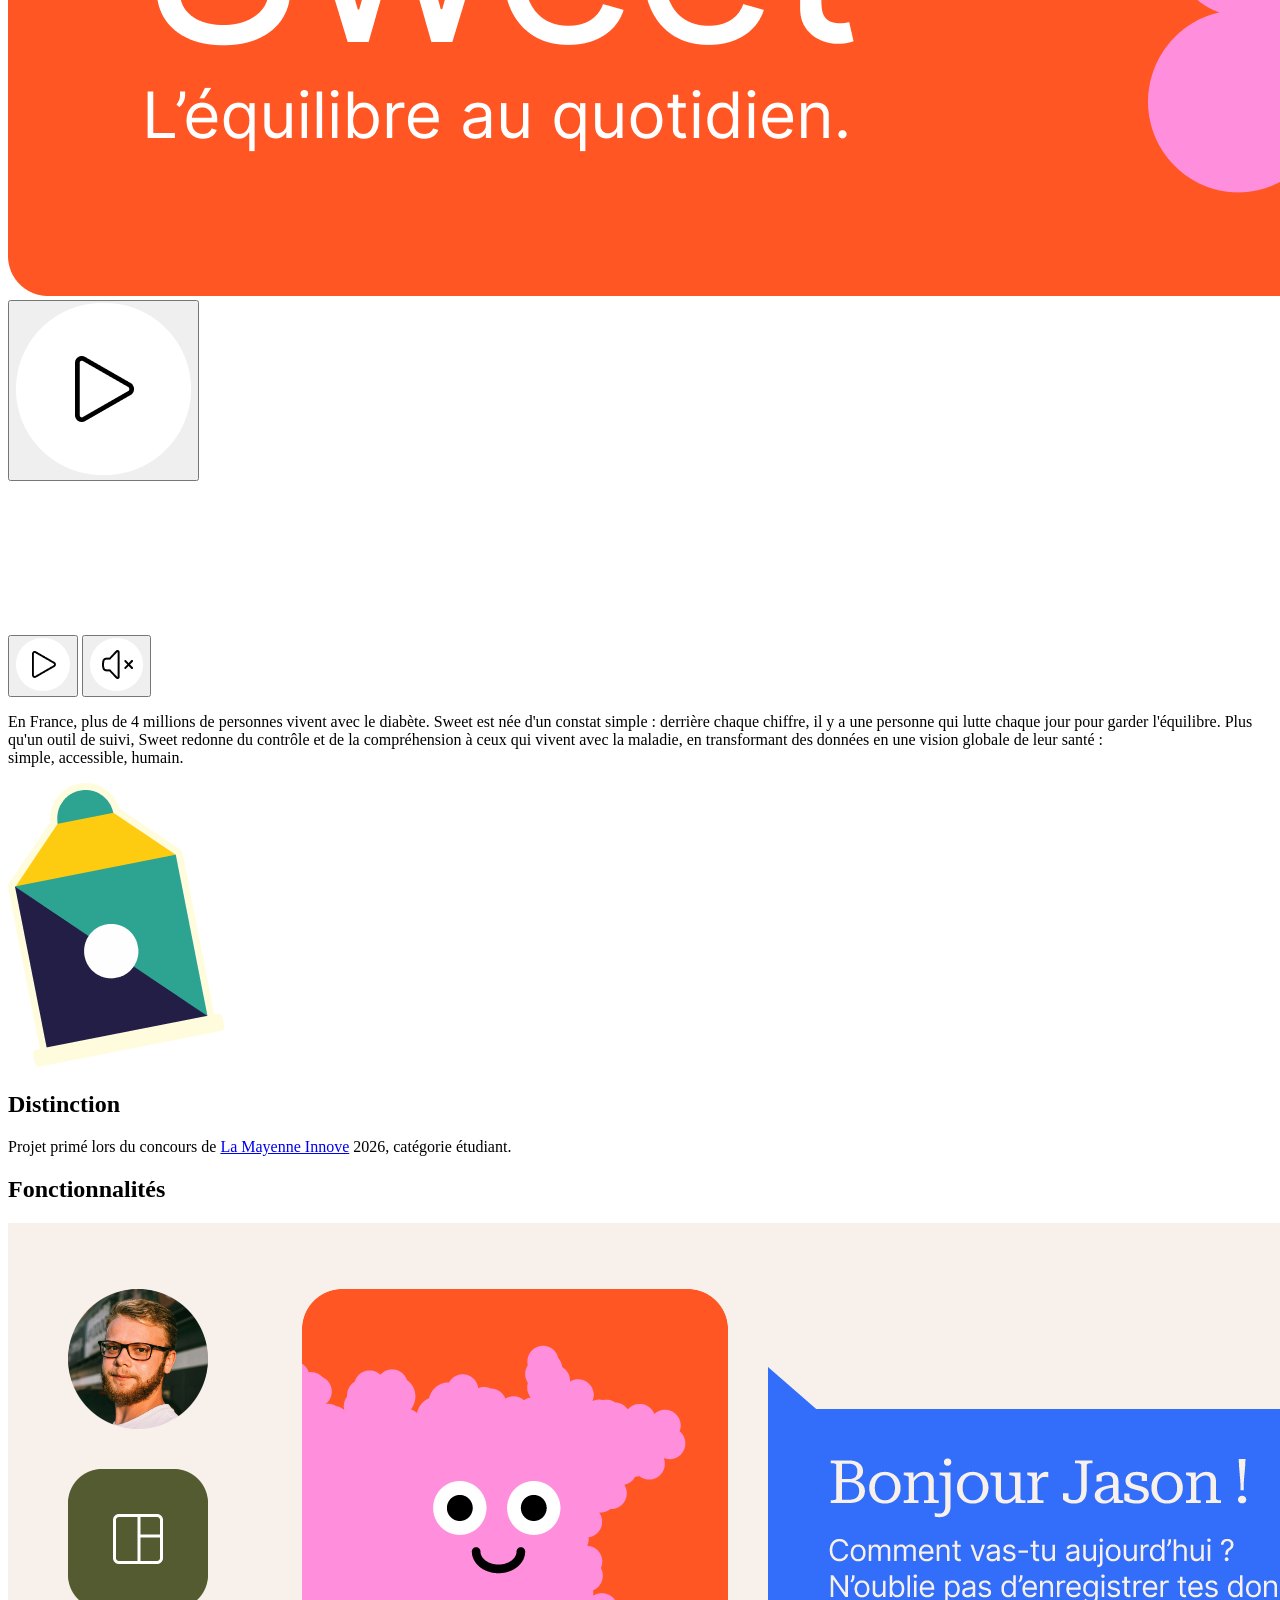
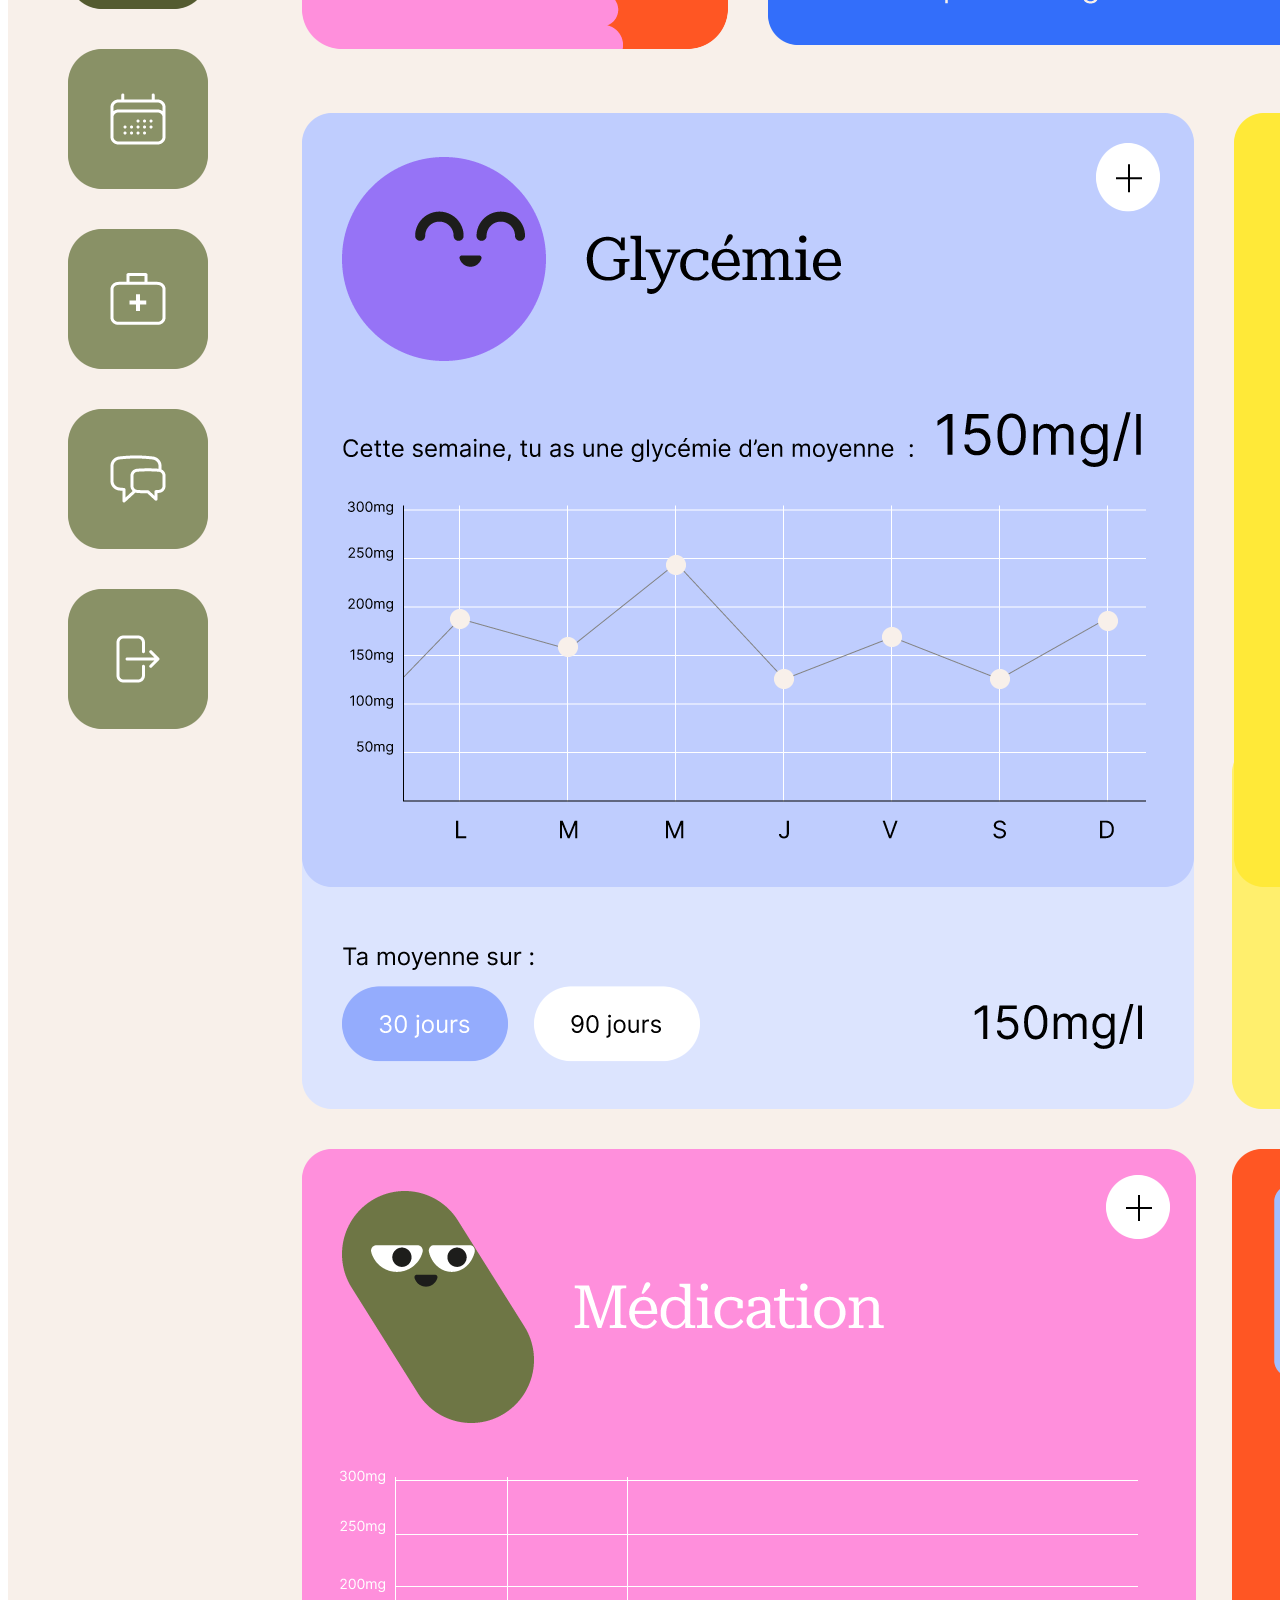
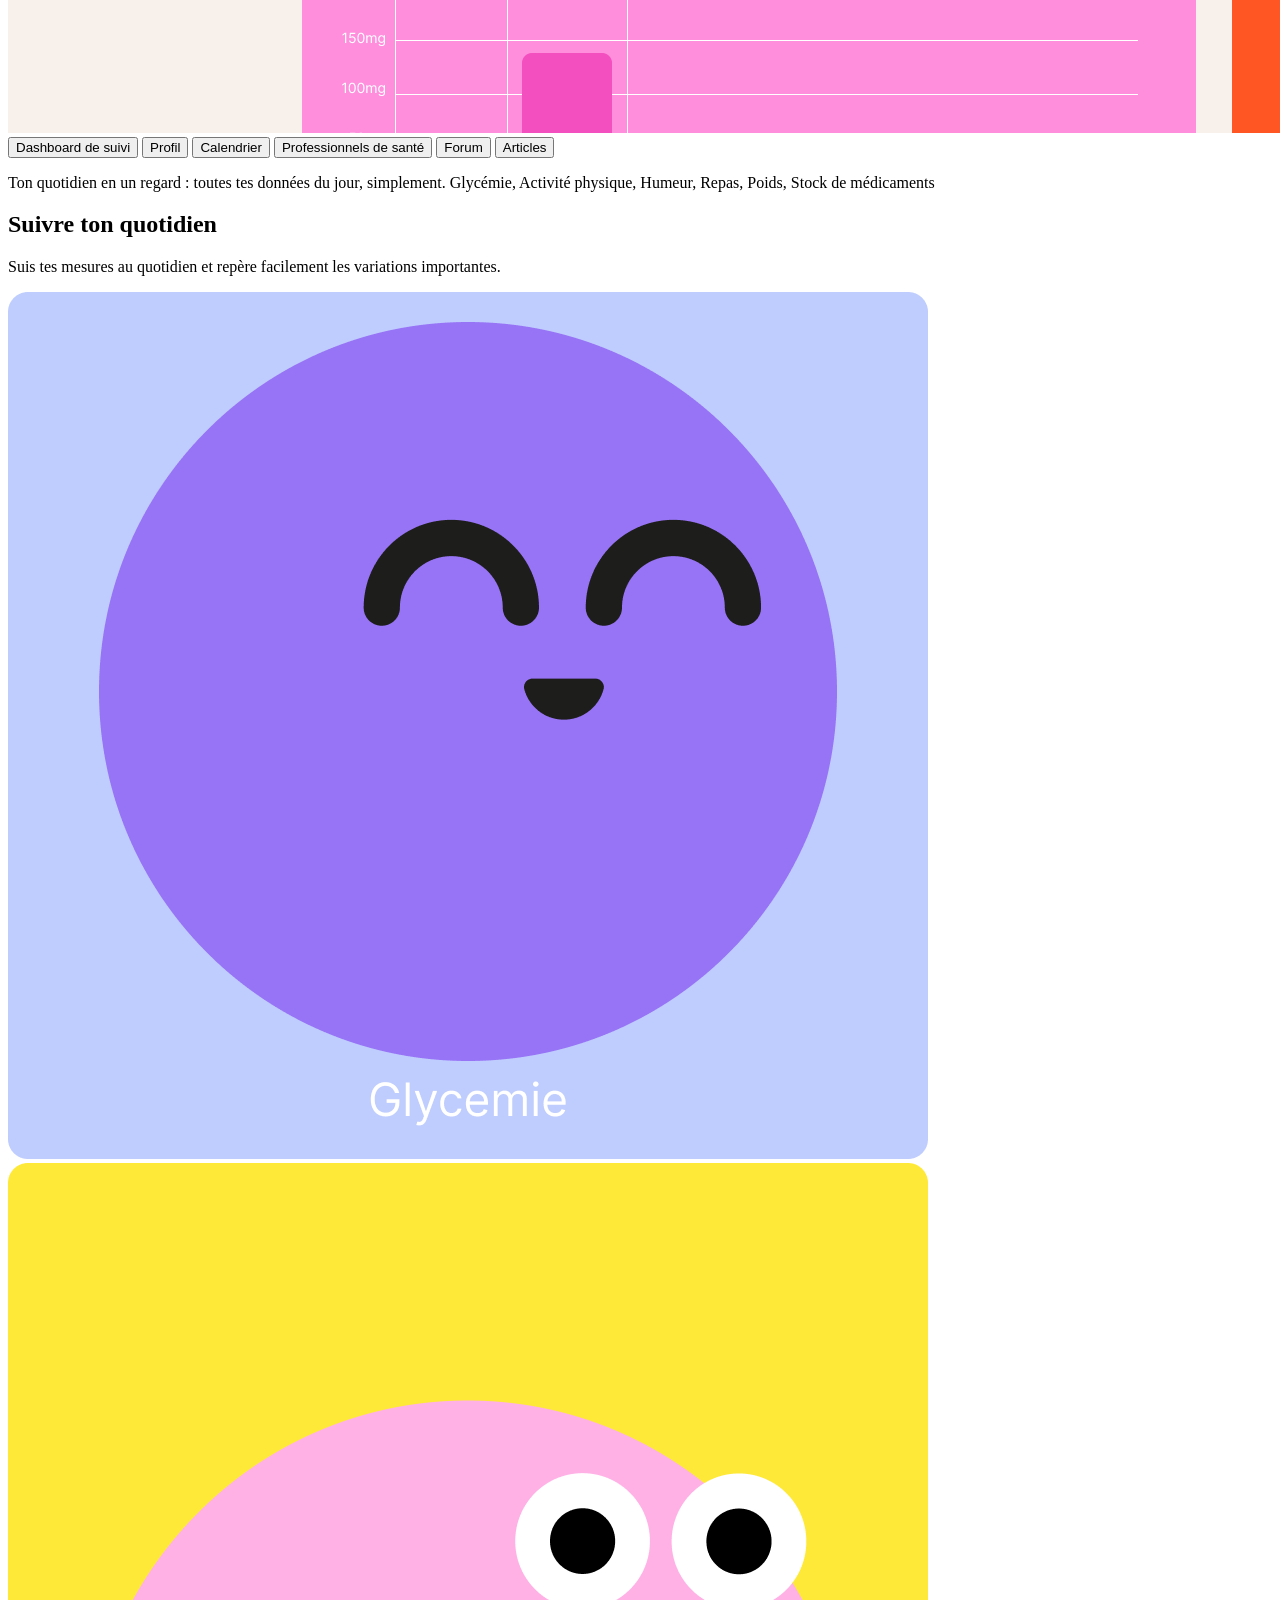
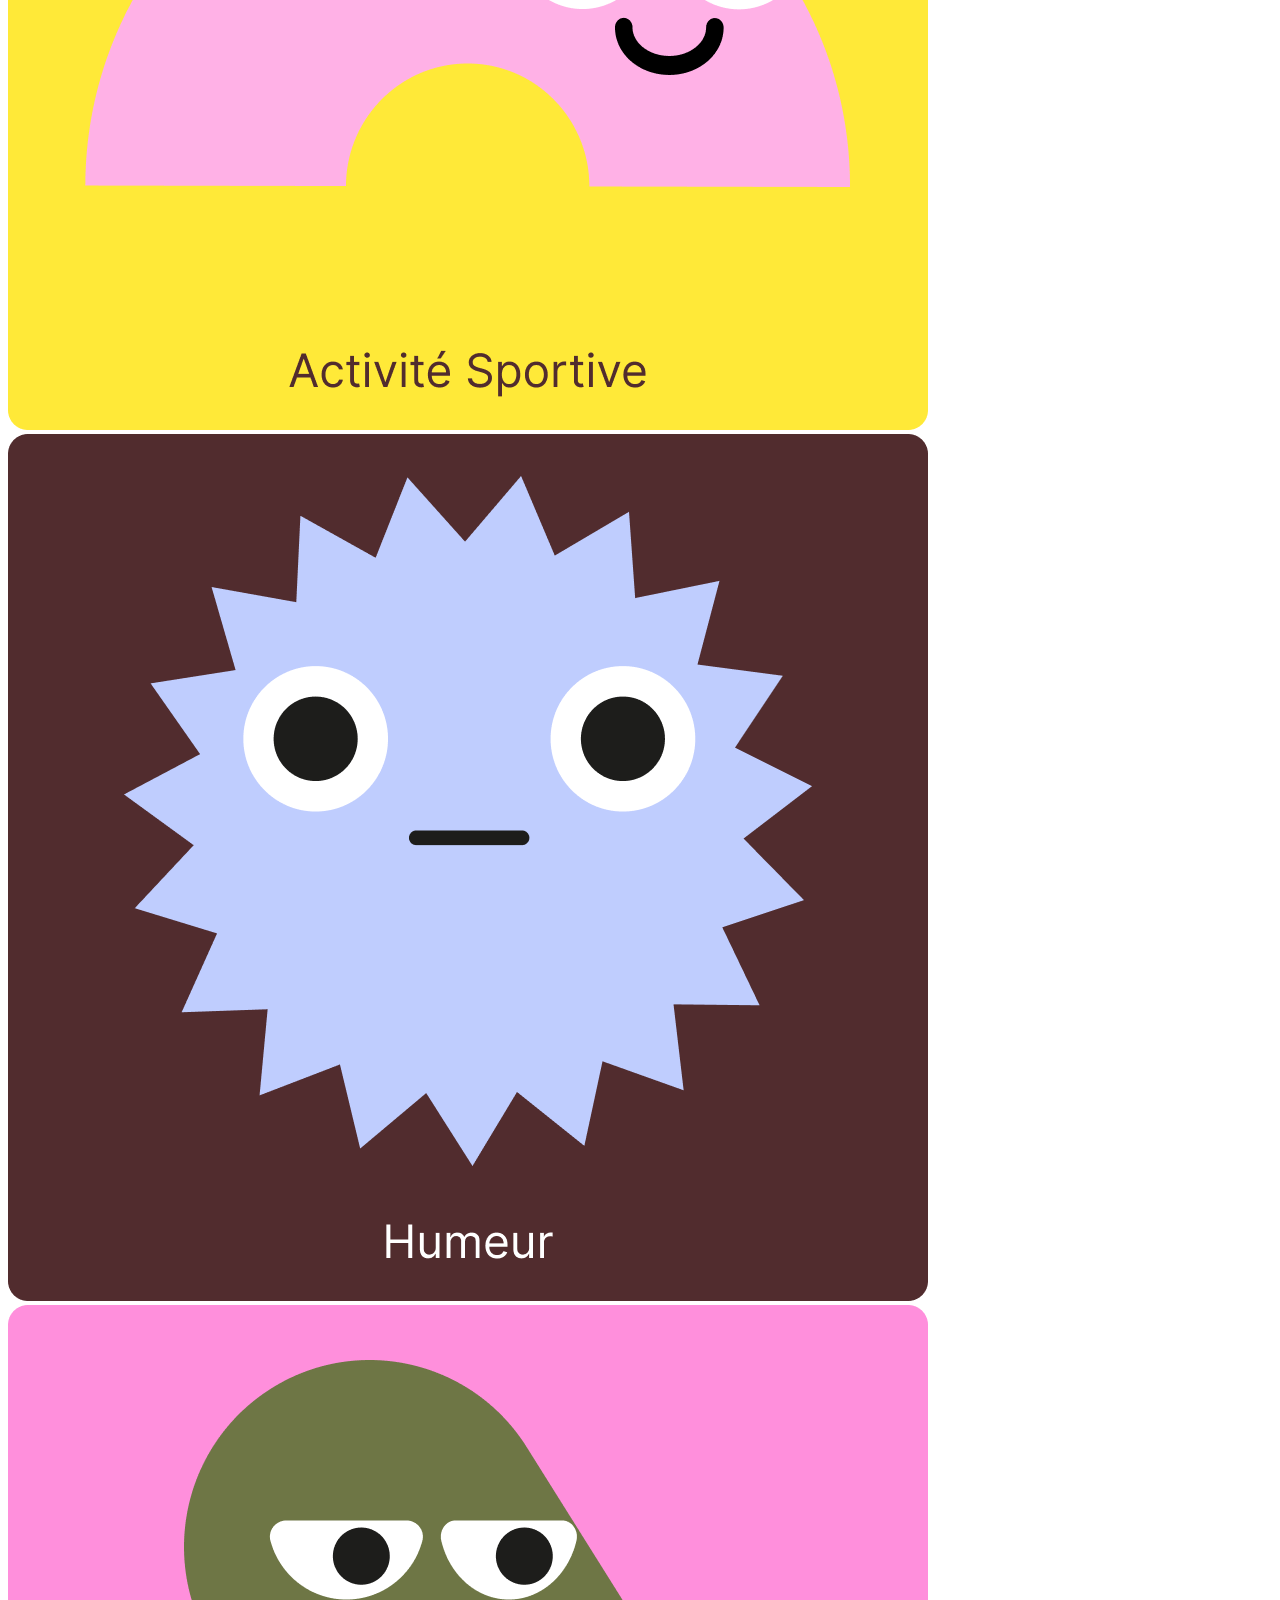
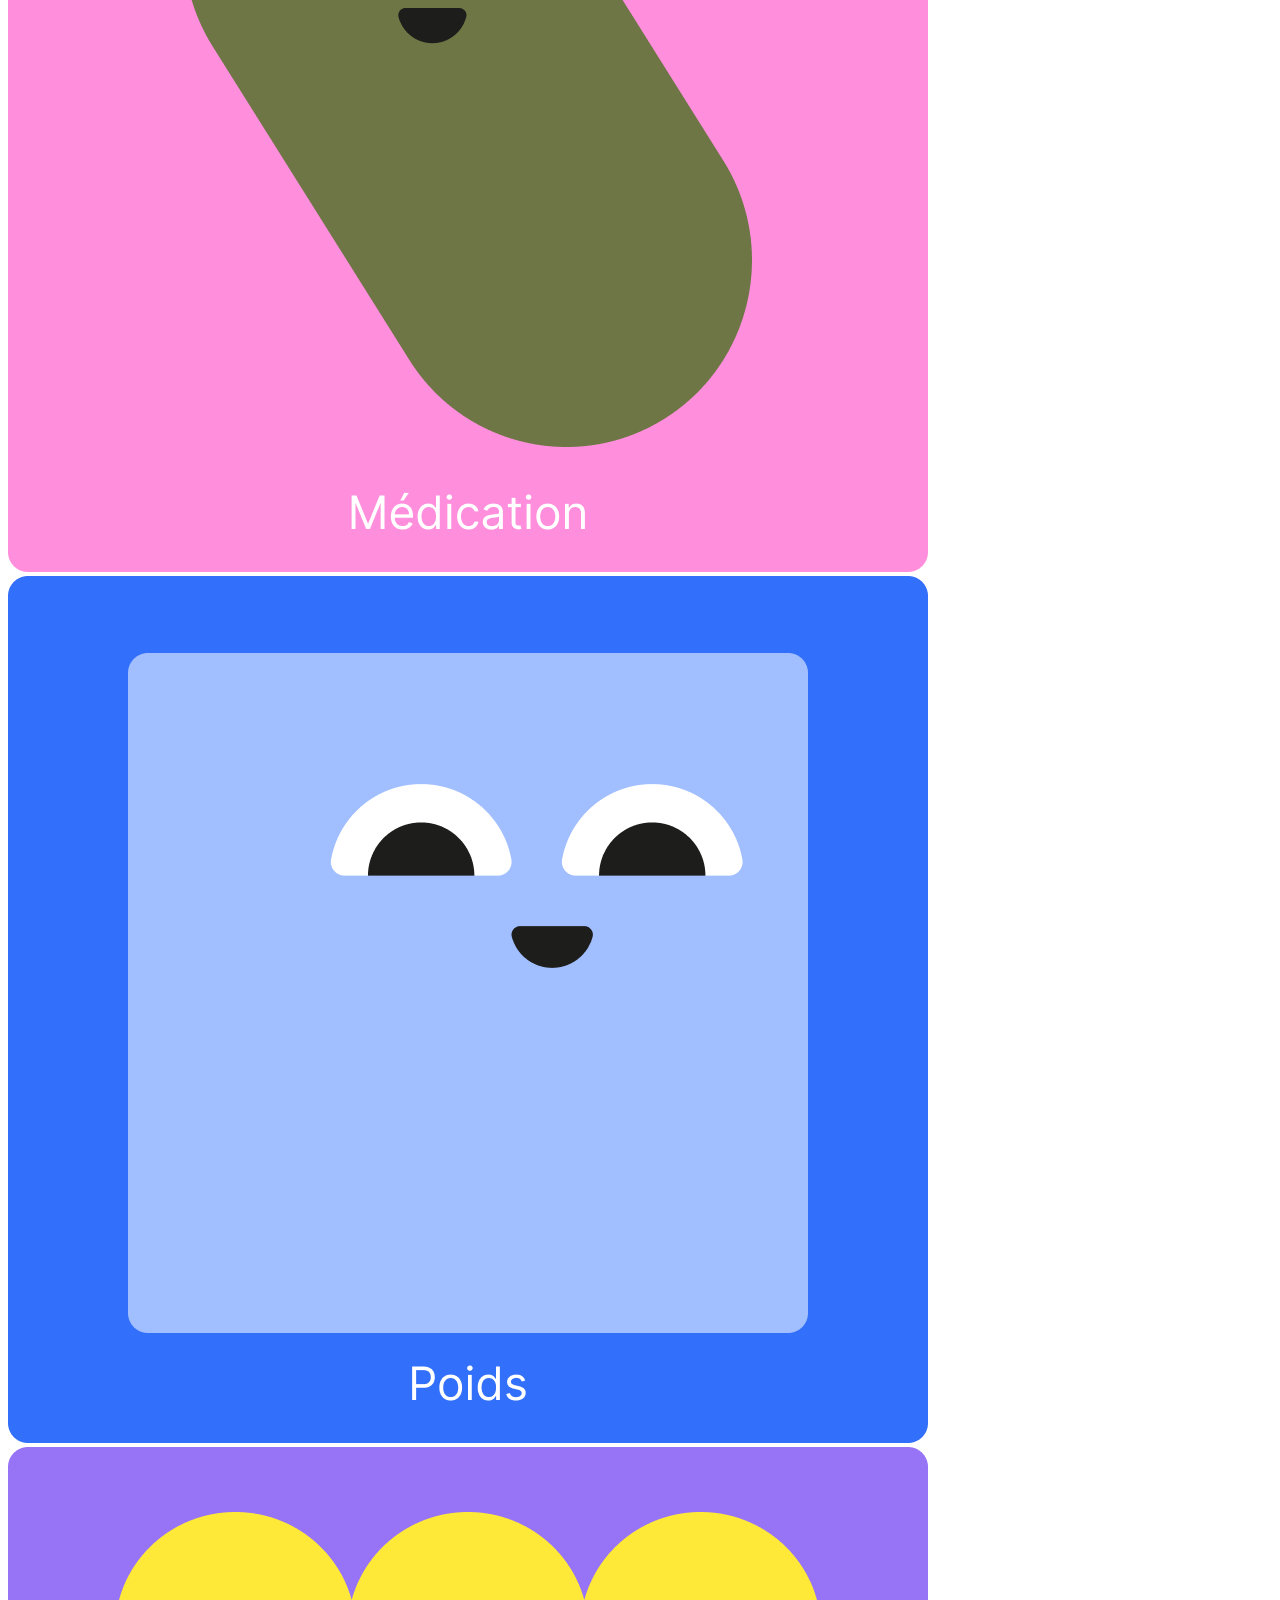
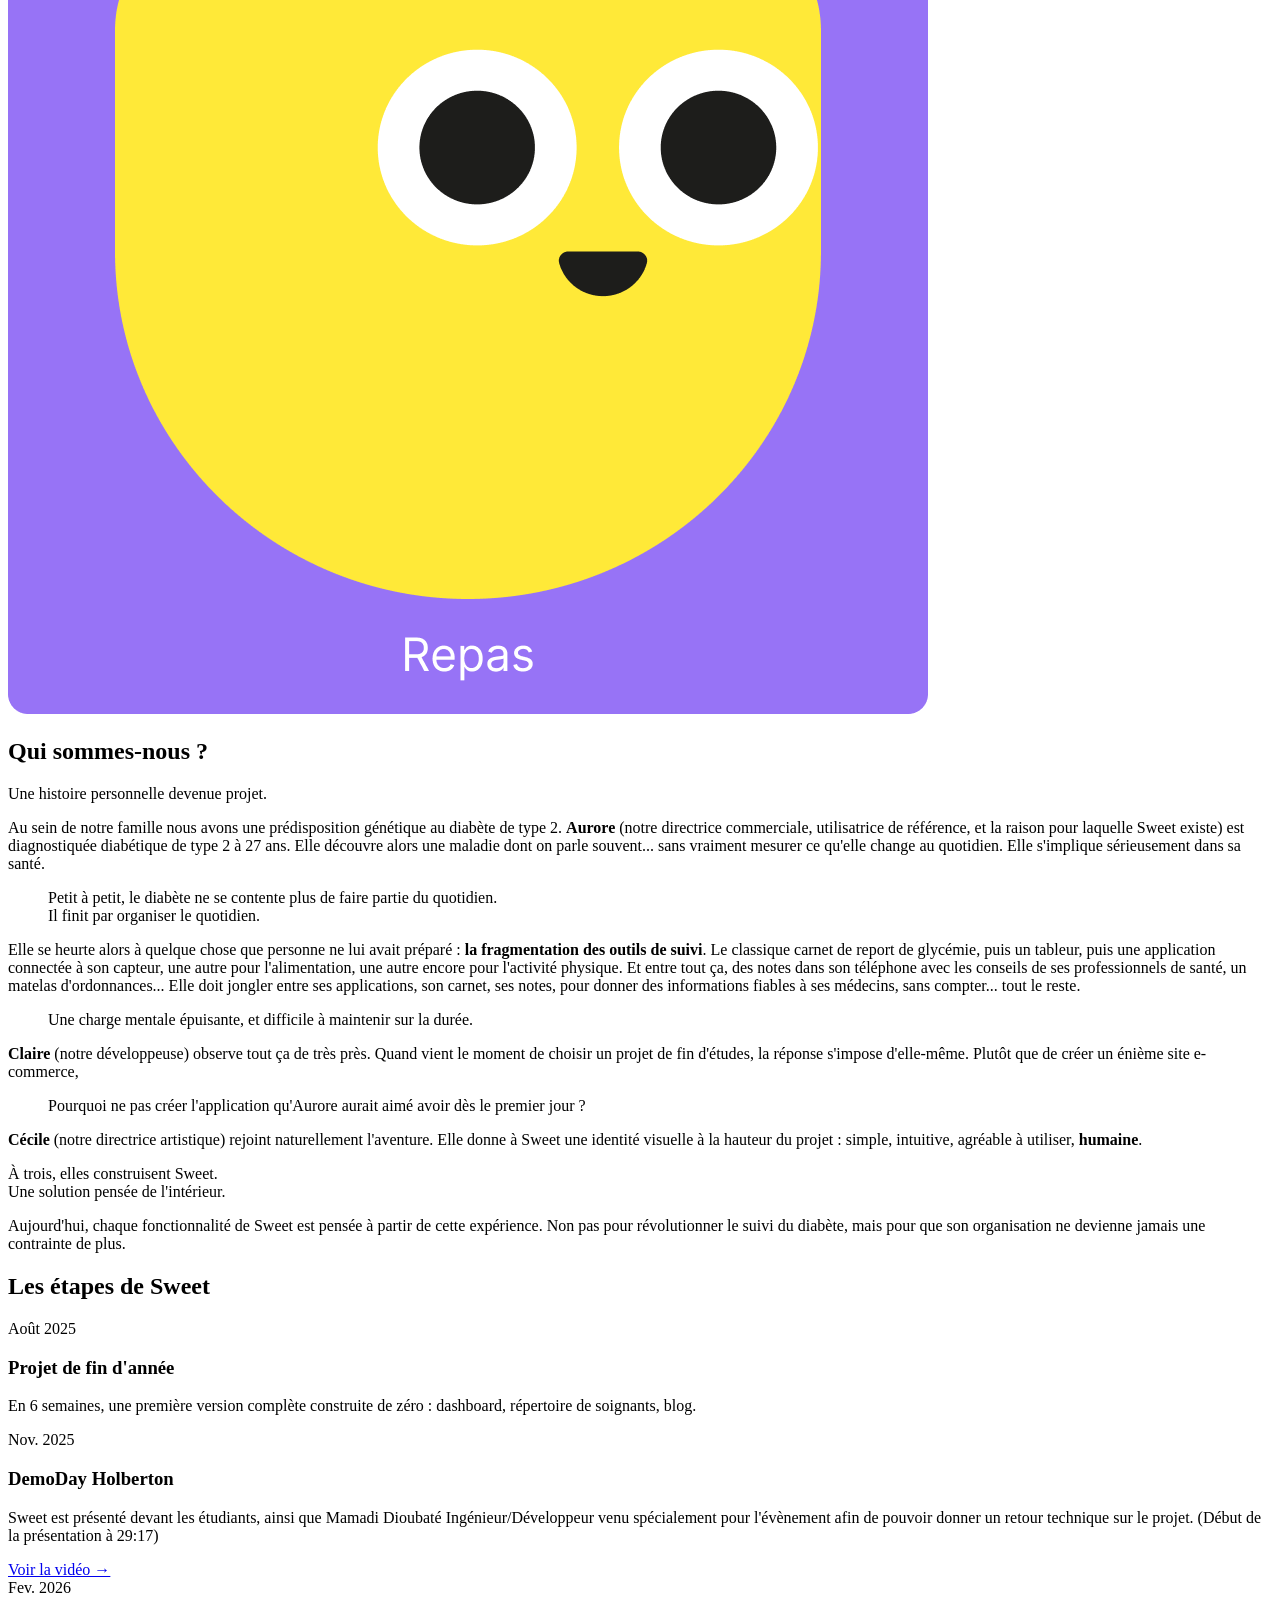
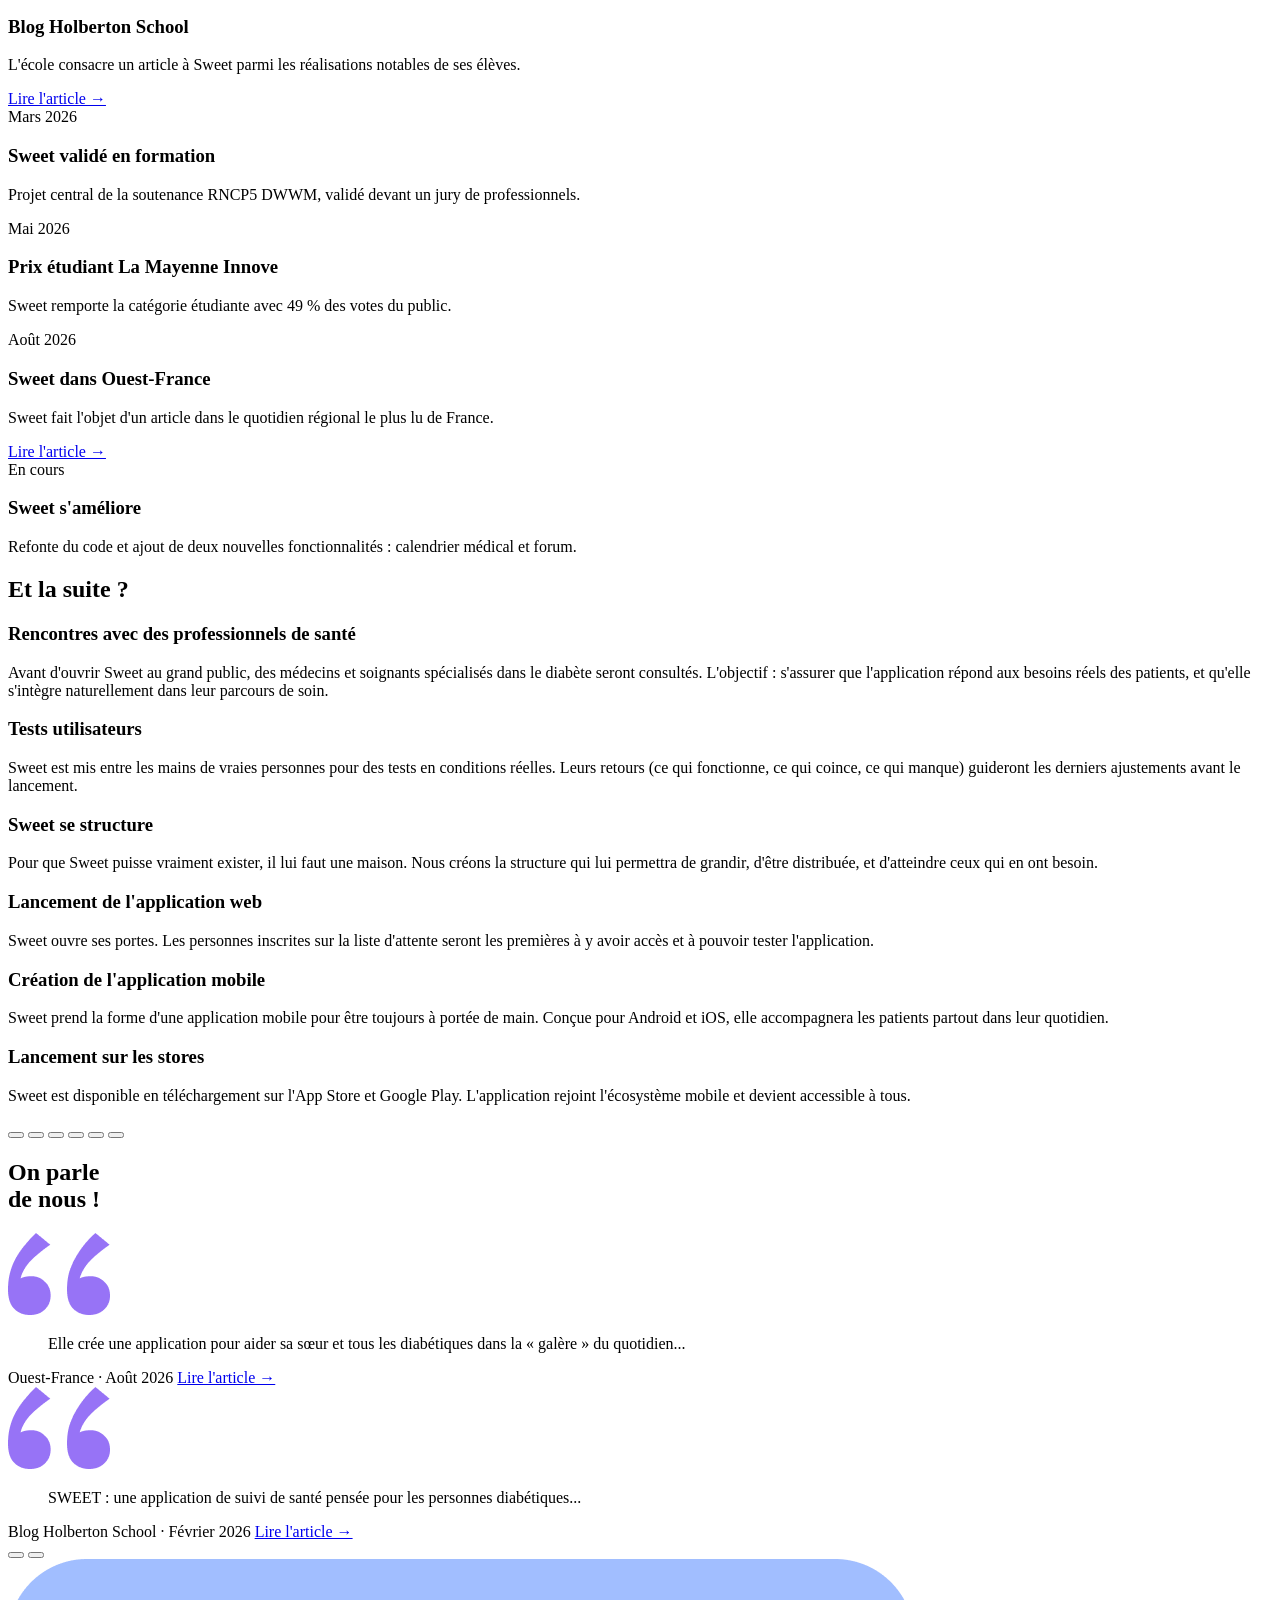
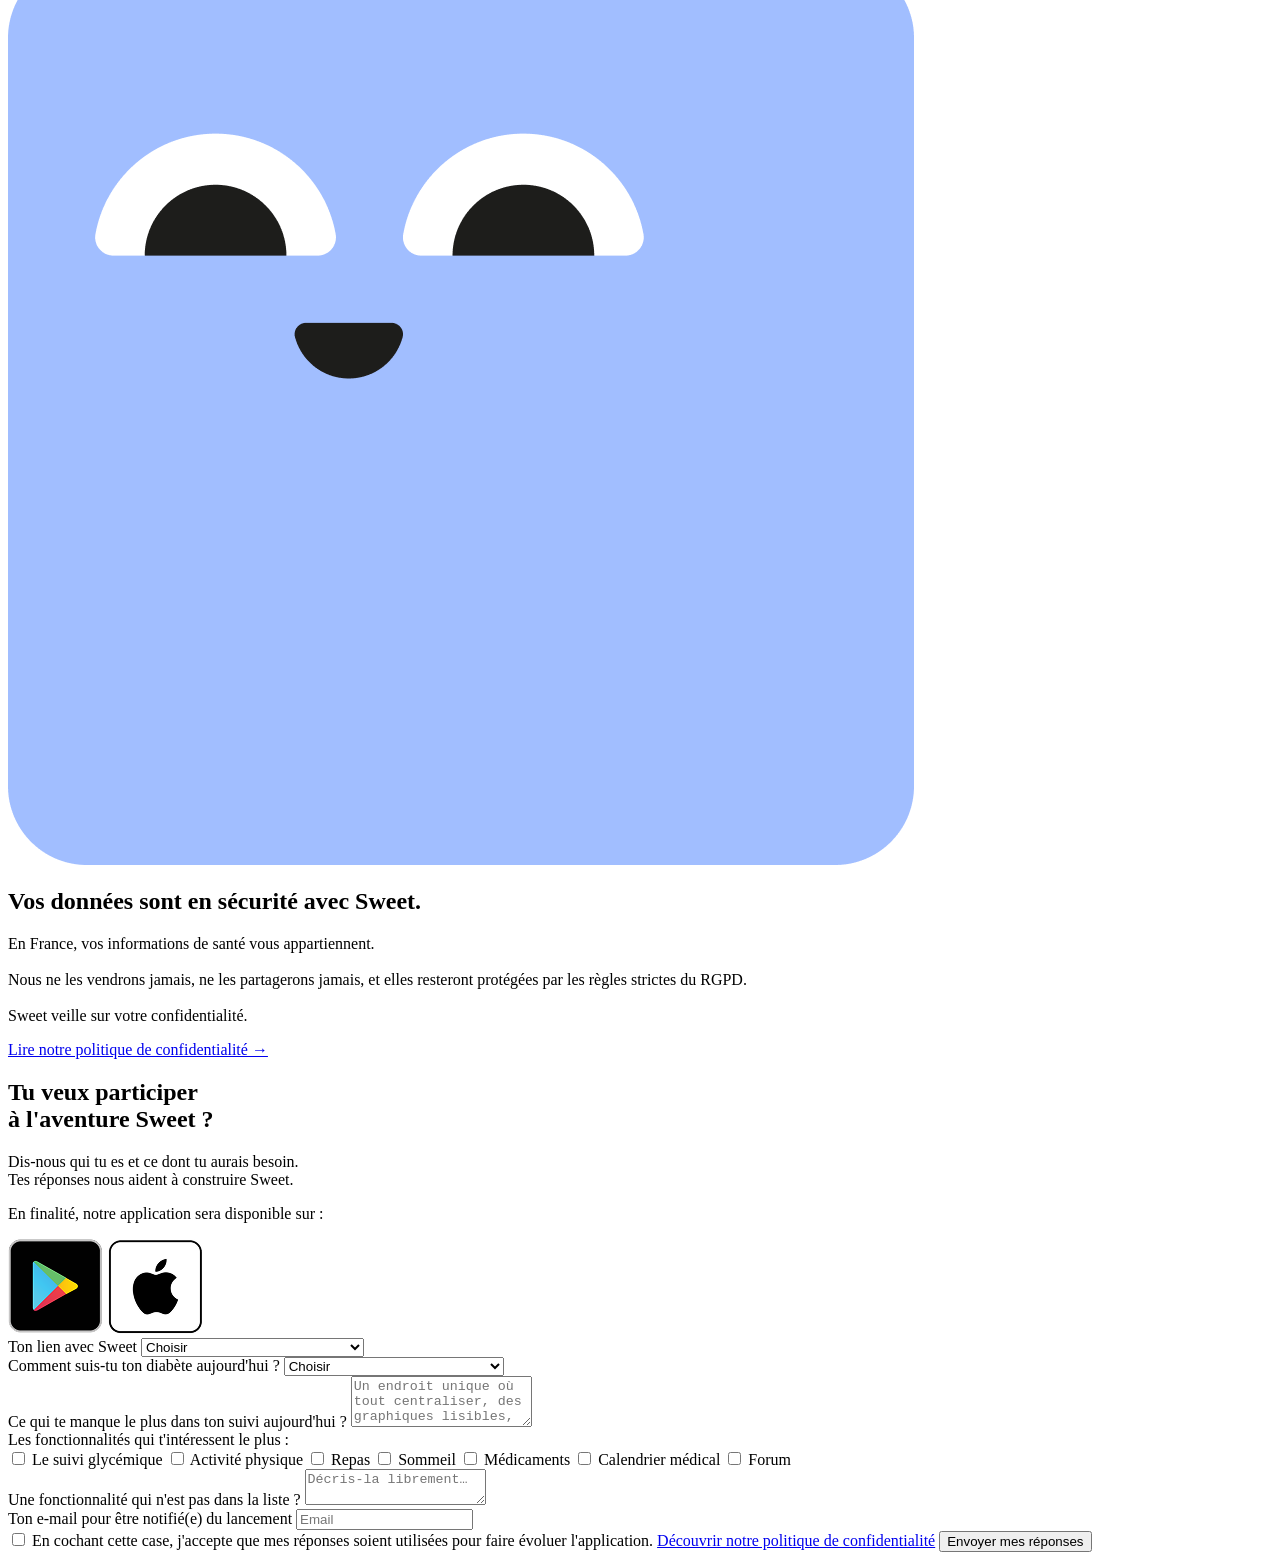
==== commit 77b3484c: "♻️ (index.html): Refactorisation des liens CSS et correction de fautes de frappe dans le texte" ====
--- a/index.html
+++ b/index.html
@@ -9,7 +9,7 @@
     <link rel="preconnect" href="https://fonts.googleapis.com">
     <link rel="preconnect" href="https://fonts.gstatic.com" crossorigin>
     <link href="https://fonts.googleapis.com/css2?family=Inter:ital,opsz,wght@0,14..32,100..900;1,14..32,100..900&family=Roboto+Serif:ital,opsz,wght@0,8..144,100..900;1,8..144,100..900&family=Roboto:ital,wght@0,100..900;1,100..900&display=swap" rel="stylesheet">
-    <link rel="stylesheet" href="styles/style_index.css">
+    <link rel="stylesheet" href="styles/style.css">
   </head>
 
   <body>
@@ -185,7 +185,7 @@
           <p class="about__subtitle">Une histoire personnelle devenue projet.</p>
 
           <p class="about__body">
-            Au sein de notre famille nous avons une prédisposition génétique au diabète au diabète de type 2.
+            Au sein de notre famille nous avons une prédisposition génétique au diabète de type 2.
             <strong>Aurore</strong> (notre directrice commerciale, utilisatrice de référence, et la raison pour laquelle Sweet existe) est diagnostiquée diabétique de type 2 à 27 ans. Elle découvre alors une maladie dont on parle souvent... sans vraiment mesurer ce qu'elle change au quotidien. Elle s'implique sérieusement dans sa santé.
           </p>
 
@@ -203,7 +203,7 @@
           </blockquote>
 
           <p class="about__body">
-            <strong>Claire</strong> (notre développeuse informatique) observe tout ça de très près. Quand vient le moment de choisir un projet de fin d'études, la réponse s'impose d'elle-même. Plutôt que de créer un énième site e-commerce,
+            <strong>Claire</strong> (notre développeuse) observe tout ça de très près. Quand vient le moment de choisir un projet de fin d'études, la réponse s'impose d'elle-même. Plutôt que de créer un énième site e-commerce,
           </p>
 
           <blockquote class="about__pull">
@@ -339,7 +339,7 @@
             <div class="next__card">
               <h3 class="next__card-title">Tests utilisateurs</h3>
 
-              <p class="next__card-text">Sweet est mis entre les mains de vraies personnes pour des tests en conditions réelles. Leurs retours — ce qui fonctionne, ce qui coince, ce qui manque — guideront les derniers ajustements avant le lancement.</p>
+              <p class="next__card-text">Sweet est mis entre les mains de vraies personnes pour des tests en conditions réelles. Leurs retours (ce qui fonctionne, ce qui coince, ce qui manque) guideront les derniers ajustements avant le lancement.</p>
             </div>
 
             <div class="next__card">
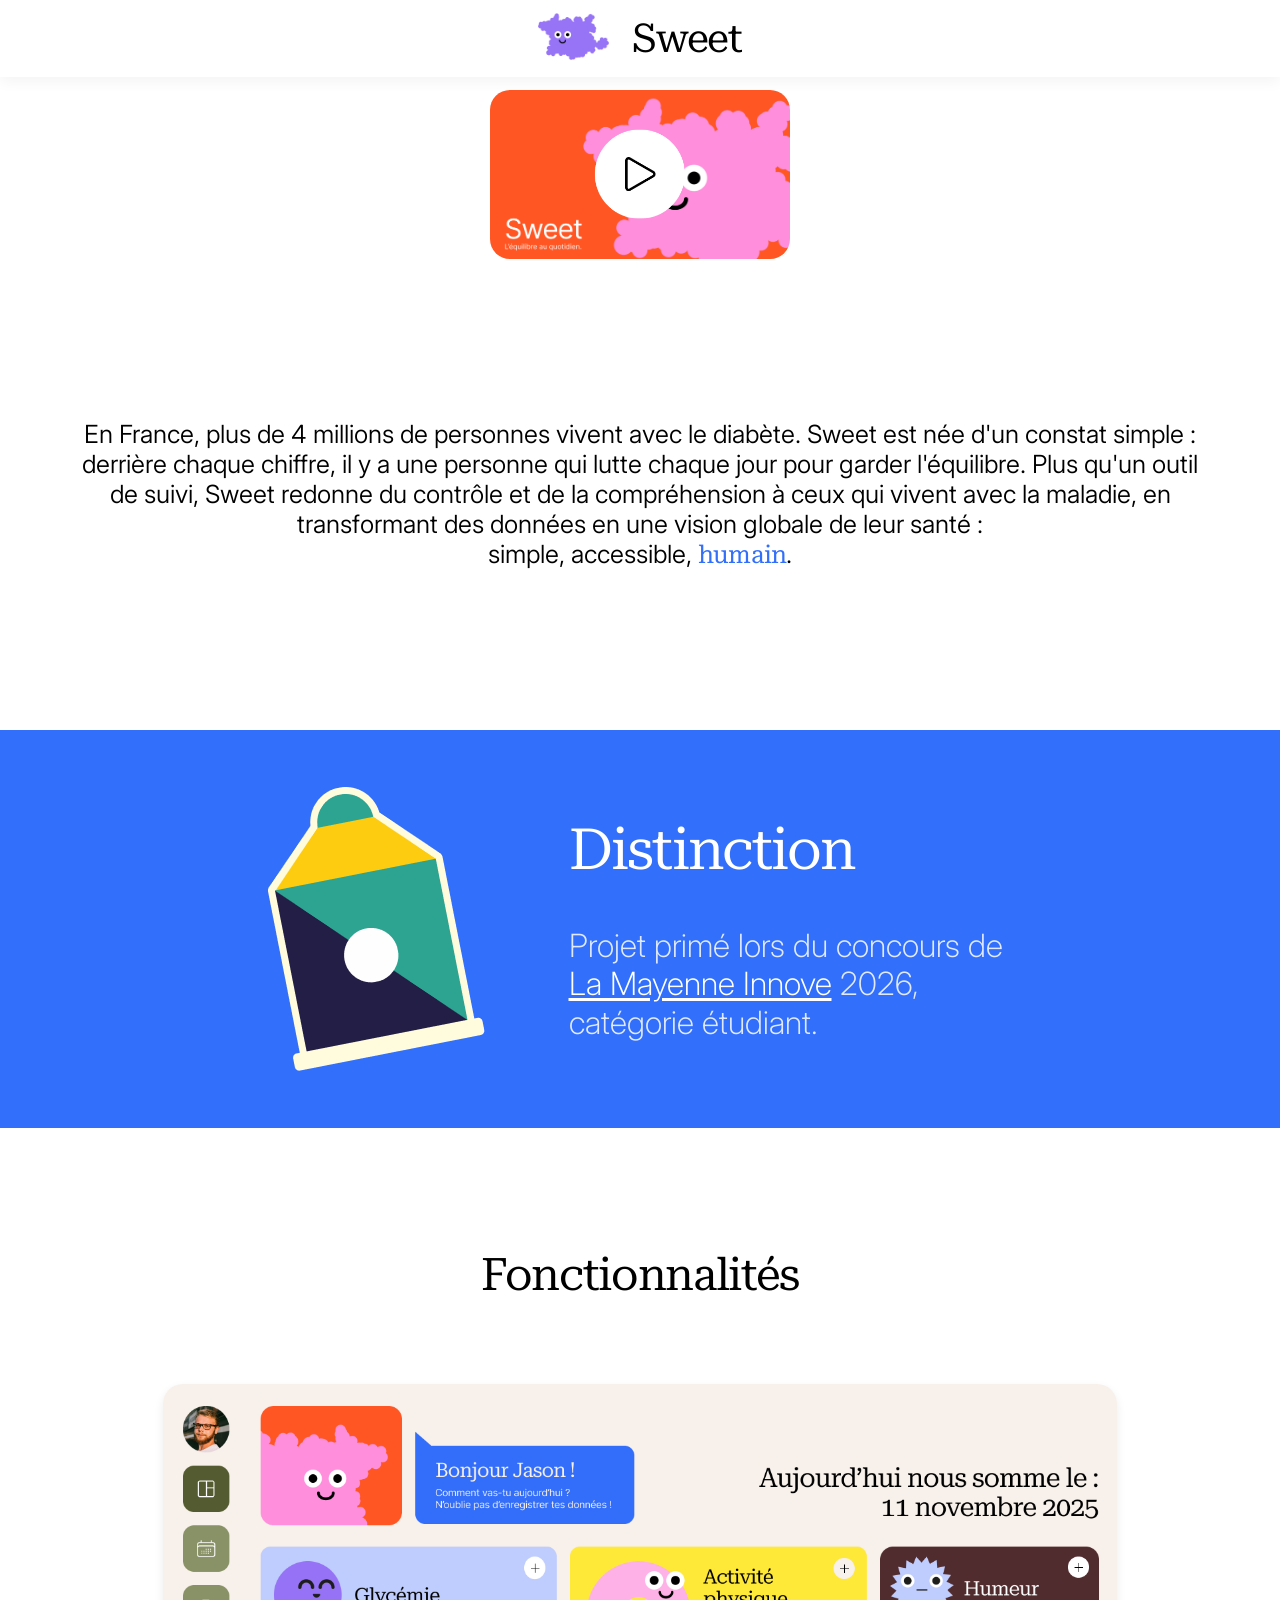
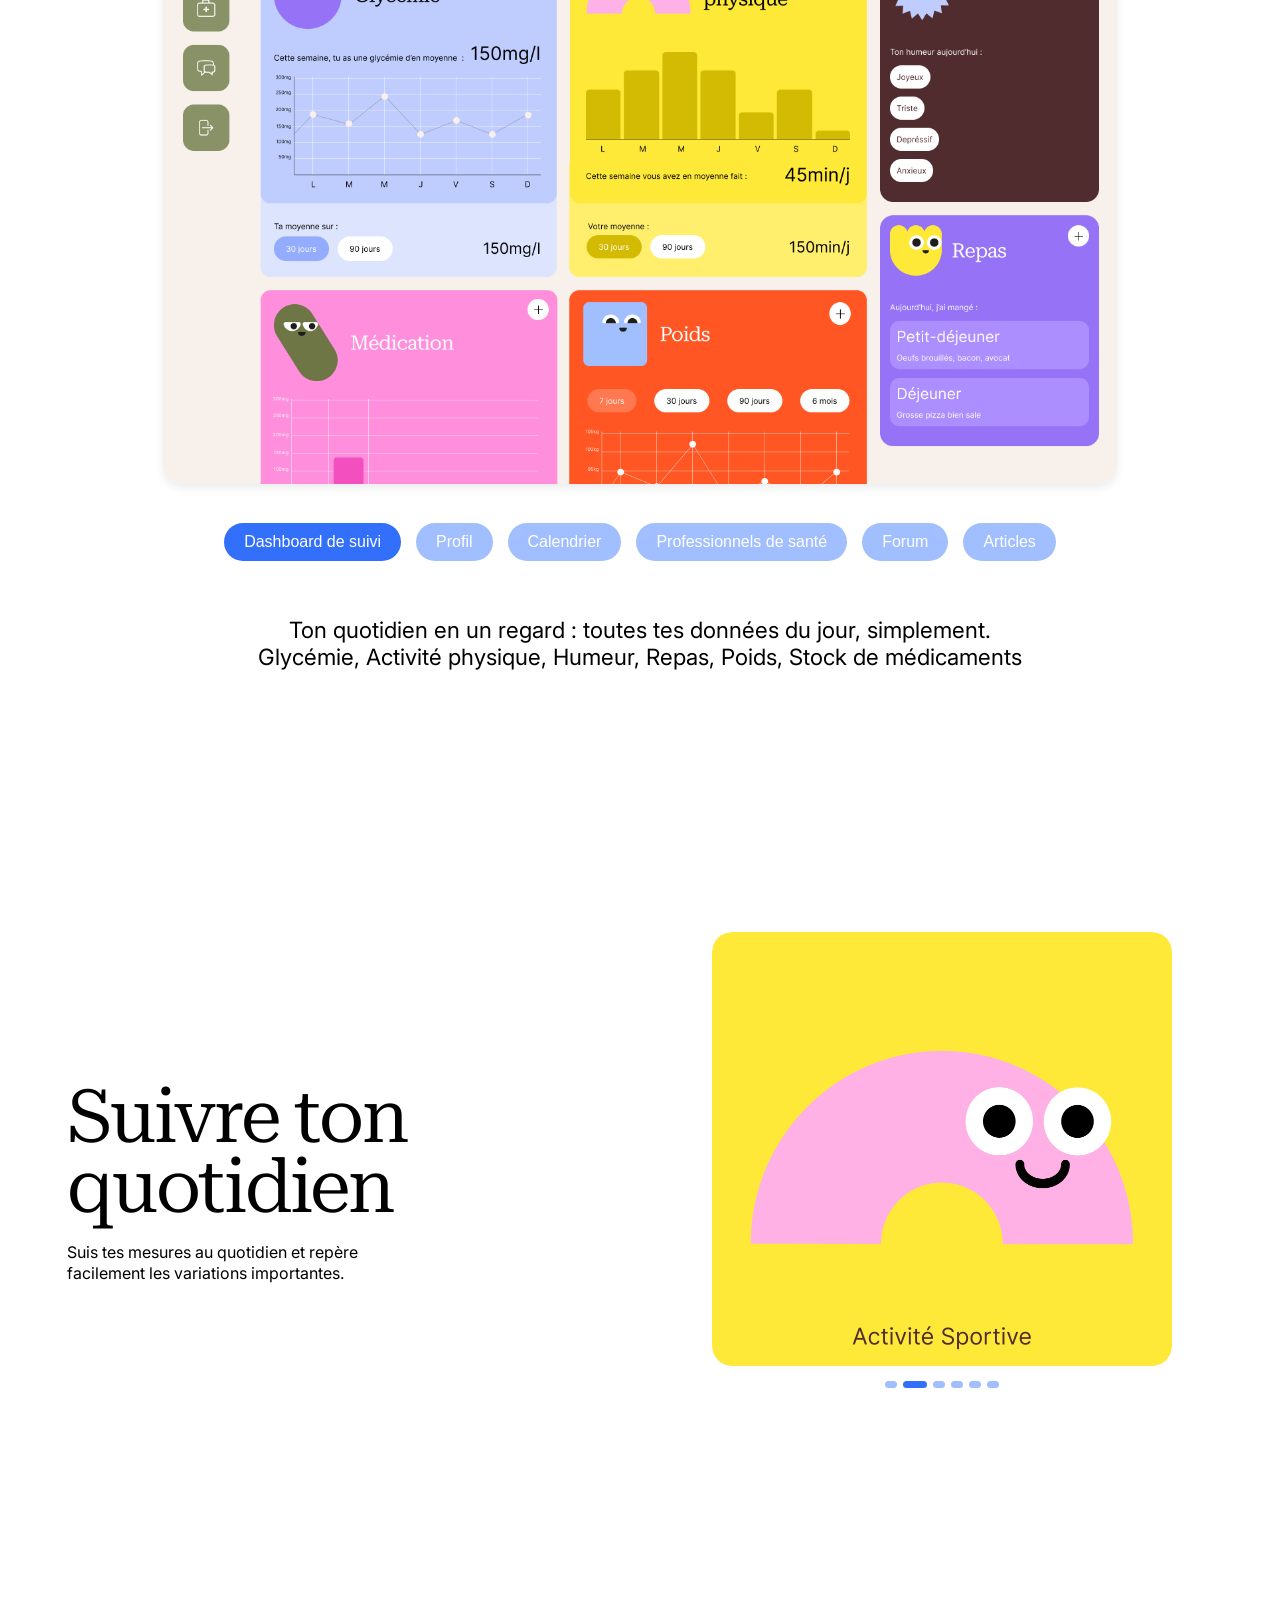
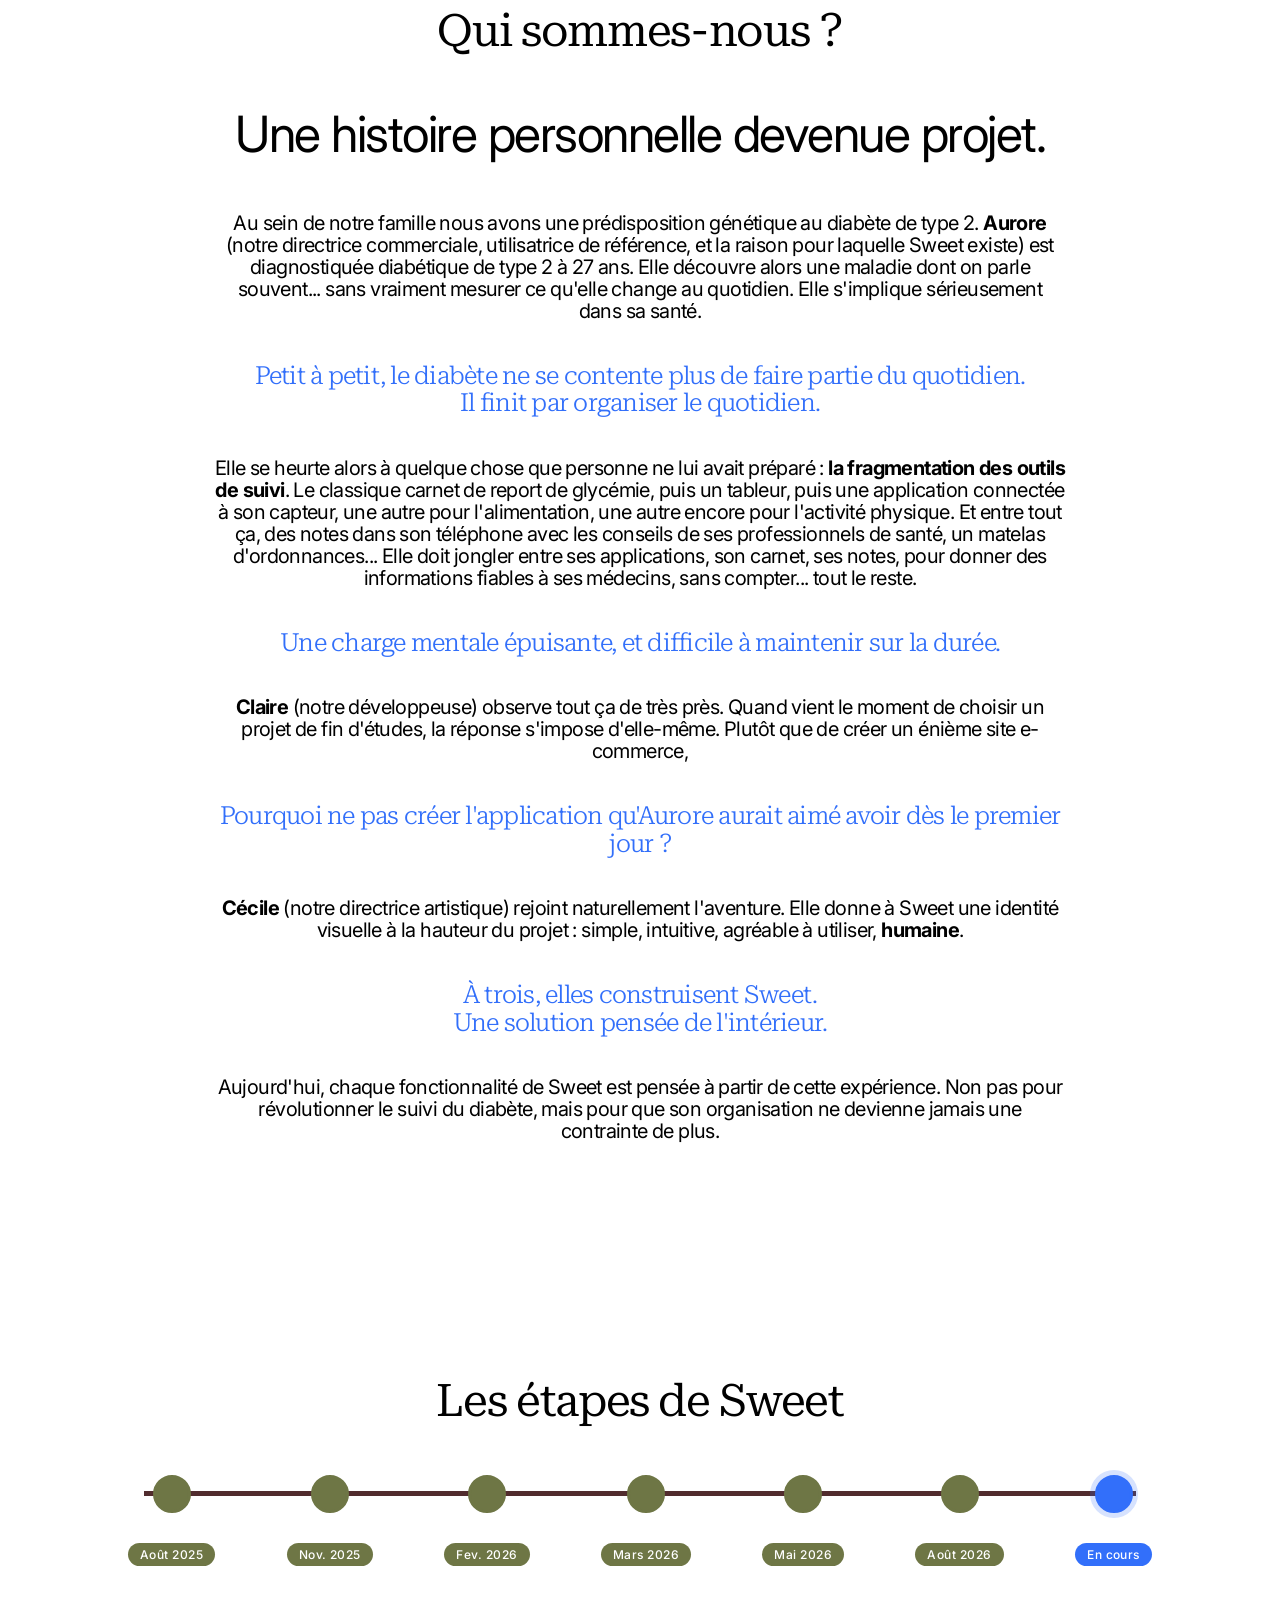
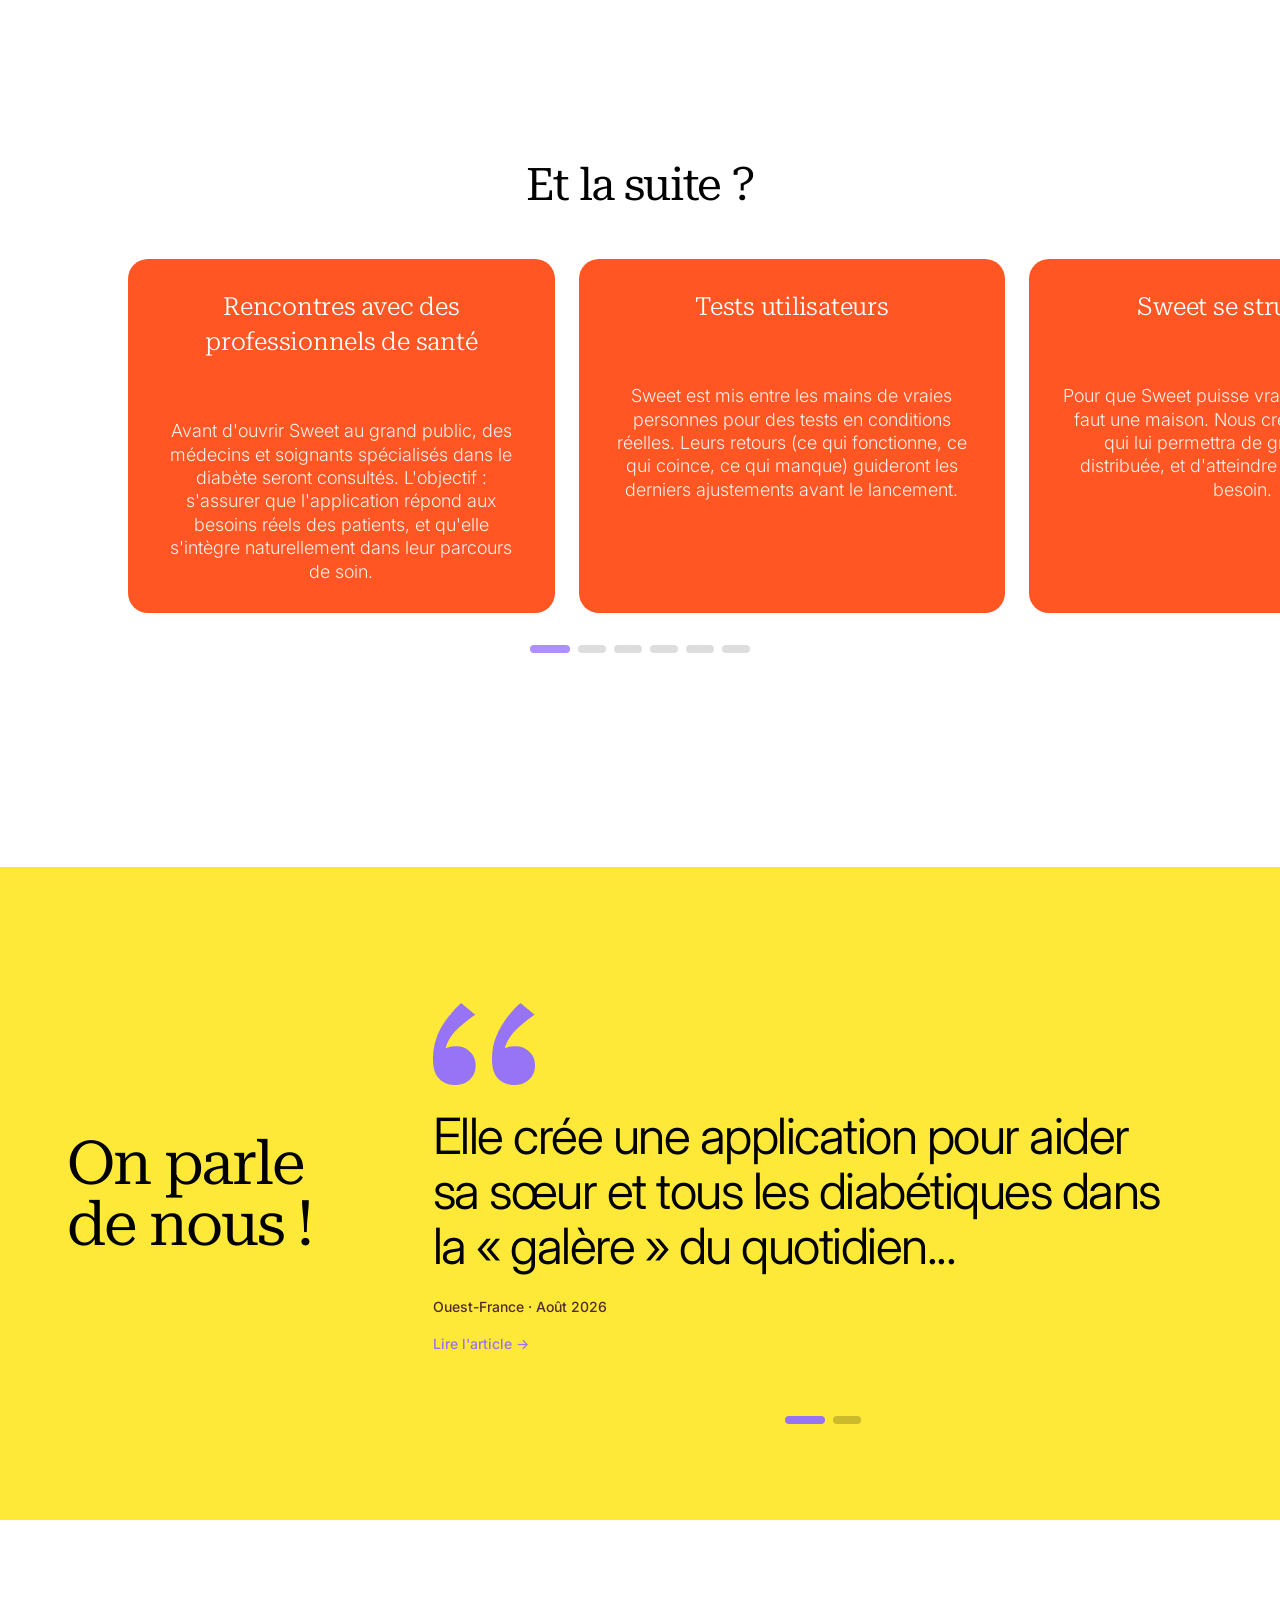
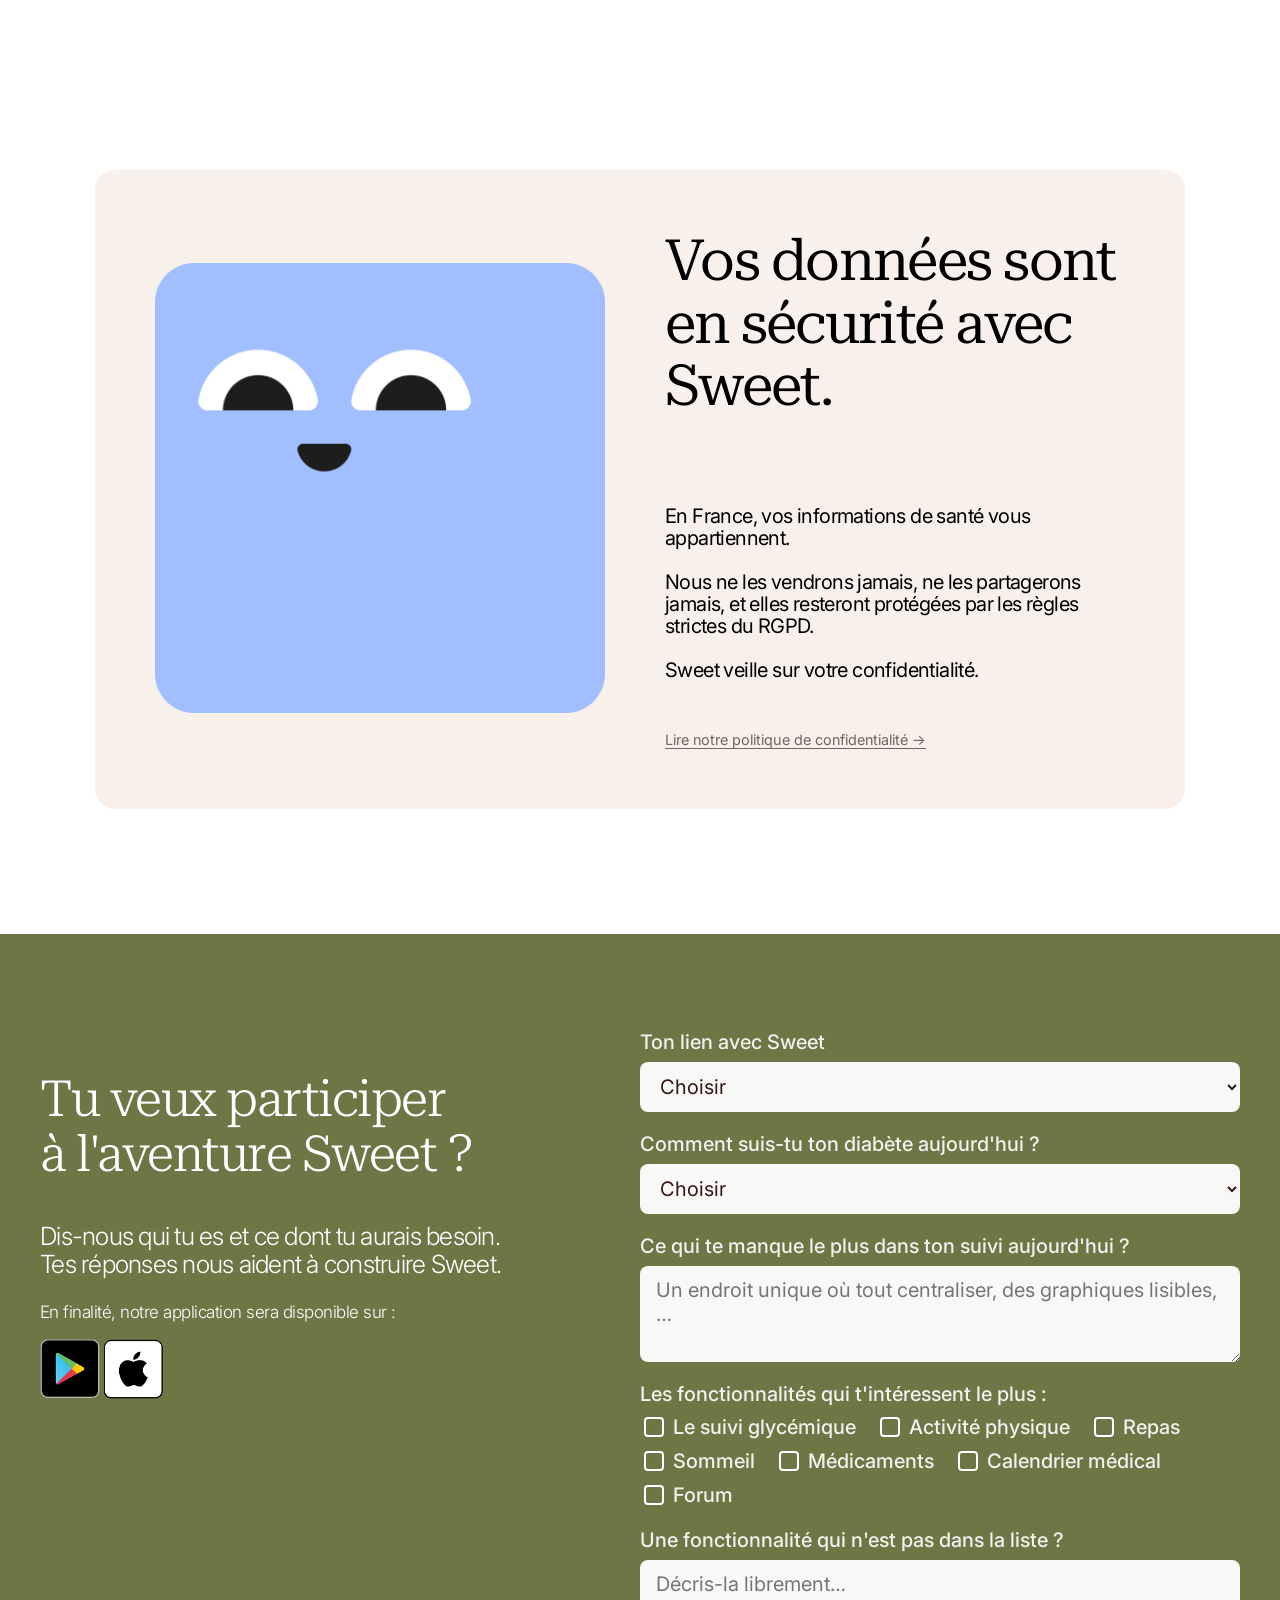
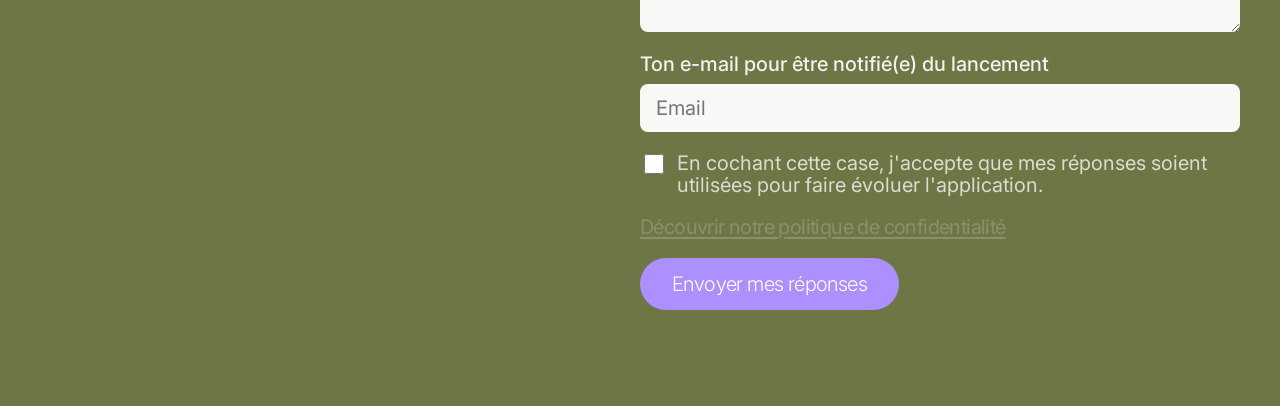
==== commit 9805146a: "🐛 (index.html): Correction du chemin d'accès à l'image du bouton Play dans la section héro" ====
--- a/index.html
+++ b/index.html
@@ -30,7 +30,7 @@
 
             <!-- Bouton Play central : disparaît automatiquement avec le cover -->
             <button class="hero__btn hero__btn--play-trigger" aria-label="Lancer la vidéo">
-              <img src="../assets/icons/hero/icon-play-bold.png" alt="">
+              <img src="assets/icons/hero/icon-play-bold.png" alt="">
             </button>
           </div>
 
--- a/styles/style.css
+++ b/styles/style.css
@@ -0,0 +1,1377 @@
+/* ----------------------------
+   VARIABLES & RESET
+-----------------------------*/
+:root {
+  /* Couleurs */
+  --color-primary: #326FFA;
+  --color-secondary: #A1BEFF;
+  --color-accent: #AD8FFF;
+  --color-orange: #FF5623;
+  --color-pink: #FF8FDC;
+  --color-bg: #F8F0EA;
+  --color-dark: #331719;
+  --color-text: #000;
+
+  /* Typographie */
+  --font-main: 'Inter', sans-serif;
+  --font-serif: 'Roboto Serif', serif;
+  --ls-tight: -0.03em;
+  --lh-tight: 1.1;
+
+  /* Layout */
+  --max-width: 1146px;
+  --border-radius-card: 20px;
+
+  /* Hero */
+  --hero-play-trigger-size: clamp(60px, 8vw, 120px);
+}
+
+.section-title {
+  font-family: var(--font-serif);
+  font-size: 45px;
+  font-weight: 400;
+  letter-spacing: var(--ls-tight);
+  text-align: center;
+  margin: 0 0 48px;
+}
+
+@media (max-width: 768px) {
+  .section-title {
+    font-size: 27px;
+  }
+}
+
+body {
+  display: flex;
+  flex-direction: column;
+  gap: 20px;
+  margin: 0;
+  font-family: var(--font-main);
+  color: var(--color-text);
+  background: #fff;
+}
+
+/* ----------------------------
+   HEADER
+-----------------------------*/
+.header {
+  position: fixed;
+  top: 0;
+  left: 0;
+  right: 0;
+  background: #fff;
+  box-shadow: 0 4px 14px rgba(0, 0, 0, 0.05);
+  display: flex;
+  justify-content: center;
+  align-items: center;
+  gap: 23px;
+  z-index: 1000;
+}
+
+.header__logo img {
+  height: 47px;
+  width: auto;
+}
+
+.header_title {
+  font-family: var(--font-serif);
+  font-weight: 400;
+  font-size: 40px;
+  letter-spacing: var(--ls-tight);
+  margin: 15px 0;
+}
+
+@media (max-width: 768px) {
+  .header_title {
+    font-size: 30px;
+  }
+}
+
+/* ----------------------------
+   HERO
+-----------------------------*/
+.hero {
+  display: flex;
+  justify-content: center;
+  margin: 90px 40px 0px 40px;
+  background: #fff;
+}
+
+/* Vidéo */
+.hero__video-wrapper {
+  position: relative;
+  aspect-ratio: 16 / 9;
+  max-height: calc(100vh - 110px);
+  overflow: hidden;
+  background: #fff;
+}
+
+.hero__cover {
+  position: absolute;
+  inset: 0;
+  z-index: 2;
+  transition: opacity 0.6s ease;
+}
+
+.hero__cover img {
+  width: 100%;
+  height: 100%;
+  object-fit: cover;
+  border-radius: var(--border-radius-card);
+}
+
+.hero__cover--hidden {
+  opacity: 0;
+  pointer-events: none;
+}
+
+#heroVideo {
+  width: 100%;
+  height: 100%;
+  object-fit: cover;
+  display: block;
+  border-radius: var(--border-radius-card);
+}
+
+/* Contrôles */
+.hero__btn {
+  background: none;
+  border: none;
+  width: 30%;
+  height: auto;
+  display: flex;
+  align-items: center;
+  justify-content: center;
+  cursor: pointer;
+  transition: background 0.2s ease;
+}
+
+.hero__controls {
+  position: absolute;
+  bottom: 20px;
+  right: 24px;
+  z-index: 3;
+  display: flex;
+  justify-content: flex-end;
+  gap: 5px;
+  opacity: 0;
+  pointer-events: none;
+  transition: opacity 0.3s ease;
+}
+
+.hero__controls--visible {
+  opacity: 1;
+  pointer-events: auto;
+}
+
+.hero__btn--play-trigger {
+  position: absolute;
+  top: 50%;
+  left: 50%;
+  transform: translate(-50%, -50%);
+  width: var(--hero-play-trigger-size); /* écrase le width:30% hérité de .hero__btn */
+}
+
+.hero__btn img {
+  width: 100%;
+  height: auto;
+}
+
+@media (max-width: 768px) {
+  .hero {
+    margin: 100px 20px 0px 20px;
+  }
+
+  .hero__btn {
+    width: 60%;
+  }
+
+  .hero__controls {
+    flex-direction: column;
+    bottom: 10px;
+    right: 5px;
+    gap: 5px;
+  }
+
+  .hero__controls--visible {
+    display: flex;
+    align-items: flex-end;
+  }
+
+  .hero__btn--play-trigger {
+    width: var(--hero-play-trigger-size);
+  }
+}
+
+/* ----------------------------
+   SECTION INTRODUCTION
+-----------------------------*/
+.intro {
+  padding: 135px 40px;
+  display: flex;
+  flex-direction: column;
+  align-items: center;
+  gap: 40px;
+  background: #fff;
+}
+
+.intro__container {
+  max-width: var(--max-width);
+  text-align: center;
+}
+
+.intro__container p {
+  font-family: var(--font-main);
+  font-style: normal;
+  font-size: 25px;
+  font-weight: 350;
+  line-height: 120%;
+  color: var(--color-text);
+}
+
+.highlight {
+  font-family: var(--font-serif);
+  letter-spacing: var(--ls-tight);
+  color: var(--color-primary);
+  font-weight: 400;
+}
+
+@media (max-width: 768px) {
+  .intro {
+    padding: 70px 20px;
+  }
+
+  .intro__container p {
+    font-size: 17px;
+  }
+}
+
+/* ----------------------------
+   DISTINCTION
+-----------------------------*/
+.distinction {
+  background: var(--color-primary);
+  overflow: visible;
+  position: relative;
+  z-index: 2;
+}
+
+.distinction__container {
+  max-width: var(--max-width);
+  margin: 0 auto;
+  padding: 86px 0px;
+  display: flex;
+  align-items: center;
+  justify-content: center;
+  gap: 84px;
+}
+
+.distinction__badge {
+  width: 217px;
+  height: auto;
+  flex-shrink: 0;
+  margin-top: -30px;
+  margin-bottom: -30px;
+}
+
+.distinction__content {
+  width: 444px;
+  height: auto;
+
+}
+
+.distinction__title {
+  font-family: var(--font-serif);
+  font-size: 57px;
+  font-weight: 400;
+  letter-spacing: var(--ls-tight);
+  color: #fff;
+  margin: 0 0 44px;
+}
+
+.distinction__text {
+  font-size: 32px;
+  font-weight: 250;
+  color: rgba(255, 255, 255, 0.85);
+  margin: 0;
+  line-height: 1.2;
+}
+
+.distinction__text a {
+  color: #fff;
+  text-underline-offset: 3px;
+}
+
+@media (max-width: 768px) {
+  .distinction__container {
+    flex-direction: column;
+    text-align: center;
+  }
+
+  .distinction__badge {
+    width: 117px;
+  }
+
+  .distinction__content {
+    width: 250px;
+  }
+  .distinction__title {
+    font-size: 37px;
+    margin-bottom: 20px;
+  }
+
+  .distinction__text {
+    font-size: 16px;
+  }
+}
+
+/* ----------------------------
+   SECTION FONCTIONNALITÉS
+-----------------------------*/
+.features {
+  padding: 120px 40px;
+  display: flex;
+  justify-content: center;
+  align-items: center;
+}
+
+.features__container {
+  max-width: var(--max-width);
+  width: 100%;
+  text-align: center;
+  display: flex;
+  flex-direction: column;
+  align-items: center;
+  gap: 35px;
+}
+
+.features__title {
+  color: var(--color-text);
+}
+
+.features__image img {
+  width: 100%;
+  max-width: 1200px;
+  max-height: 700px;
+  border-radius: var(--border-radius-card);
+  box-shadow: 0 4px 10px rgba(0, 0, 0, 0.08);
+}
+
+.features__tags {
+  display: flex;
+  flex-wrap: wrap;
+  justify-content: center;
+  gap: 15px;
+}
+
+.tag {
+  padding: 10px 20px;
+  border: none;
+  border-radius: 1000px;
+  background: var(--color-secondary);
+  color: white;
+  font-size: 1rem;
+  cursor: pointer;
+  transition: background-color 0.2s ease, transform 0.2s ease;
+}
+
+.tag:hover {
+  transform: translateY(-2px);
+  background: #7fa7ff;
+}
+
+.tag--active {
+  background: var(--color-primary);
+}
+
+.features__description {
+  font-size: 1.4rem;
+  font-weight: 400;
+  color: var(--color-text);
+  max-width: 800px;
+  margin-top: 20px;
+}
+
+@media (max-width: 768px) {
+  .features {
+    padding: 80px 20px;
+  }
+
+  .features__title {
+    margin-bottom: 20px;
+  }
+
+  .features__description {
+    font-size: 16px;
+    margin: 0;
+  }
+
+  .features__tags {
+    gap: 9px;
+  }
+
+  .tag {
+    font-size: 0.85rem;
+    padding: 8px 12px;
+  }
+}
+
+/* ----------------------------
+   QUOTIDIEN - CARROUSEL
+-----------------------------*/
+.daily {
+  padding: 120px 40px;
+  display: flex;
+  justify-content: center;
+}
+
+.daily__container {
+  max-width: var(--max-width);
+  width: 100%;
+  display: flex;
+  align-items: center;
+  justify-content: space-between;
+  gap: 60px;
+}
+
+.daily__text {
+  flex: 1;
+}
+
+.daily__text h2 {
+  font-family: var(--font-serif);
+  font-size: 74px;
+  font-weight: 400;
+  line-height: 70px;
+  letter-spacing: var(--ls-tight);
+  margin-bottom: 20px;
+}
+
+.daily__text p {
+  width: 60%;
+  line-height: 130%;
+}
+
+.daily__carousel {
+  flex: 1;
+  display: flex;
+  flex-direction: column;
+  align-items: center;
+  gap: 15px;
+}
+
+.carousel__track {
+  width: 460px;
+  height: auto;
+  overflow: hidden;
+  border-radius: var(--border-radius-card);
+  position: relative;
+}
+
+.carousel__item {
+  width: 100%;
+  display: none;
+  border-radius: var(--border-radius-card);
+}
+
+.carousel__item.active {
+  display: block;
+  animation: fade 1s ease-in-out;
+}
+
+.carousel__dots {
+  display: flex;
+  justify-content: center;
+  gap: 6px;
+}
+
+.dot {
+  width: 12px;
+  height: 7px;
+  border-radius: 6px;
+  background: var(--color-secondary);
+  transition: all 0.3s ease;
+}
+
+.dot--active {
+  width: 24px;
+  background: var(--color-primary);
+}
+
+@keyframes fade {
+  from { opacity: 0; }
+  to { opacity: 1; }
+}
+
+@media (max-width: 768px) {
+  .daily {
+    padding: 50px 20px;
+  }
+  .daily__container {
+    flex-direction: column;
+    text-align: center;
+    gap: 35px;
+  }
+
+  .daily__text h2 {
+    font-size: 27px;
+  }
+
+  .daily__text p {
+    font-size: 16px;
+    width: 100%;
+  }
+
+  .carousel__track {
+    width: 90%;
+  }
+}
+
+/* ----------------------------
+   QUI SOMMES-NOUS ?
+-----------------------------*/
+.about {
+    background: #fff;
+    padding: 96px 40px;
+}
+
+.about__container {
+    max-width: 850px;
+    margin: 0 auto;
+    text-align: center;
+}
+
+.about__subtitle {
+    font-family: var(--font-main);
+    font-size: 50px;
+    font-weight: 400;
+    line-height: var(--lh-tight);
+    letter-spacing: var(--ls-tight);
+}
+
+.about__lead {
+    font-size: 1.25rem;
+    font-weight: 400;
+    color: var(--color-dark);
+    line-height: 1.6;
+    margin: 0 0 32px;
+}
+
+.about__body {
+    font-family: var(--font-main);
+    font-weight: 400;
+    font-size: 20px;
+    line-height: var(--lh-tight);
+    letter-spacing: var(--ls-tight);
+    margin: 0 0 24px;
+    text-align: center;
+}
+
+.about__pull {
+    font-family: var(--font-serif);
+    font-weight: 300;
+    font-size: 25px;
+    line-height: var(--lh-tight);
+    letter-spacing: var(--ls-tight);
+    color: var(--color-primary);
+    margin: 40px 0;
+}
+
+.about__closing {
+    font-family: var(--font-main);
+    font-size: 20px;
+    font-weight: 400;
+    line-height: var(--lh-tight);
+    letter-spacing: var(--ls-tight);
+    margin: 40px 0 40px;
+    text-align: center;
+}
+
+@media (max-width: 768px) {
+  .about {
+    padding: 96px 20px;
+  }
+
+  .about__subtitle {
+    font-size: 30px;
+  }
+
+  .about__body {
+    font-size: 16px;
+  }
+
+  .about__pull {
+    font-size: 20px;
+  }
+
+  .about__closing {
+    font-size: 16px
+  }
+}
+
+/* ----------------------------
+   TIMELINE
+-----------------------------*/
+.timeline {
+  padding: 96px 0;
+  background: #fff;
+}
+
+/* Track — 80% de la fenêtre, centré */
+.timeline__track {
+  width: 80vw;
+  margin: 0 auto;
+  position: relative;
+}
+
+/* Items — répartis en space-between */
+.timeline__items {
+  display: flex;
+  justify-content: space-between;
+  align-items: flex-start;
+  position: relative;
+}
+
+/* Ligne horizontale — du centre du 1er dot au centre du dernier */
+.timeline__items::before {
+  content: '';
+  position: absolute;
+  top: 16px; /* moitié de la hauteur du dot (32px) */
+  left: 16px;
+  right: 16px;
+  height: 5px;
+  background: #512C2E;
+  z-index: 0;
+}
+
+/* Item */
+.timeline__item {
+  display: flex;
+  flex-direction: column;
+  align-items: center;
+  position: relative;
+  z-index: 1;
+  gap: 20px;
+}
+
+/* Dot */
+.timeline__dot {
+  width: 32px;
+  height: 32px;
+  border-radius: 50%;
+  background: #fff;
+  border: 3px solid #ccc;
+  z-index: 1;
+  flex-shrink: 0;
+  transition: transform 0.2s ease;
+  cursor: pointer;
+}
+
+.timeline__item--done .timeline__dot {
+  background: #6E7645;
+  border-color: #6E7645;
+}
+
+.timeline__item--in-progress .timeline__dot {
+  background: var(--color-primary);
+  border-color: var(--color-primary);
+  box-shadow: 0 0 0 5px rgba(50, 111, 250, 0.2);
+}
+
+/* Card — positionnée en absolu pour ne pas perturber la ligne */
+.timeline__card {
+  position: absolute;
+  top: calc(32px + 10px + 28px + 16px); /* dot + margin-top + pill height + gap */
+  width: 200px;
+  background: #fff;
+  border: 1px solid #ebebeb;
+  border-radius: 12px;
+  padding: 16px;
+  box-sizing: border-box;
+  opacity: 0;
+  visibility: hidden;
+  transform: translateY(8px);
+  transition: opacity 0.25s ease, transform 0.25s ease, visibility 0.25s;
+}
+
+.timeline__item--done .timeline__card {
+  border-color: #6E7645;
+  background: #f8fdf4;
+}
+
+.timeline__item--in-progress .timeline__card {
+  border-color: var(--color-primary);
+  background: #f0f5ff;
+}
+
+/* Survol */
+.timeline__item:hover .timeline__dot {
+  transform: scale(1.2);
+}
+.timeline__item:hover::after {
+  opacity: 1;
+}
+
+.timeline__item:hover .timeline__card {
+  opacity: 1;
+  visibility: visible;
+  transform: translateY(0);
+}
+
+/* Débordement des cards aux extrémités */
+.timeline__item:first-child .timeline__card {
+  left: 0;
+}
+
+.timeline__item:last-child .timeline__card {
+  right: 0;
+  left: auto;
+}
+
+/* Contenu card */
+.timeline__date {
+  display: inline-block;
+  margin-top: 10px;
+  padding: 4px 12px;
+  border-radius: var(--border-radius-card);
+  font-size: 0.75rem;
+  font-weight: 500;
+  letter-spacing: 0.04em;
+  background: #6E7645;
+  color: #fff;
+  white-space: nowrap;
+}
+
+.timeline__item--done .timeline__date {
+  color: #fff;
+}
+
+.timeline__item--in-progress .timeline__date {
+  background: var(--color-primary);
+}
+
+.timeline__card-title {
+  font-size: 0.9375rem;
+  font-weight: 600;
+  color: var(--color-dark);
+  margin: 0 0 8px;
+  line-height: 1.3;
+}
+
+.timeline__card-text {
+  font-size: 0.8125rem;
+  color: #555;
+  line-height: 1.6;
+  margin: 0;
+}
+
+.timeline__link {
+  display: inline-block;
+  margin-top: 10px;
+  font-size: 0.8125rem;
+  font-weight: 500;
+  color: #6E7645;
+  text-decoration: none;
+}
+
+.timeline__link:hover {
+  text-decoration: underline;
+}
+
+@media (max-width: 768px) {
+  .timeline {
+    overflow-x: hidden;
+    padding: 40px 0;
+  }
+
+  .timeline__track {
+    width: 100%;
+    overflow-x: scroll;
+    -webkit-overflow-scrolling: touch;
+    scrollbar-width: none;
+    scroll-snap-type: x mandatory;
+    padding: 16px 0;
+  }
+
+  .timeline__track::-webkit-scrollbar {
+    display: none;
+  }
+
+  .timeline__items {
+    justify-content: flex-start;
+    gap: 16px;
+    padding: 0 24px;
+    width: max-content;
+  }
+
+  .timeline__item {
+    width: 75vw;
+    flex-shrink: 0;
+    scroll-snap-align: center;
+  }
+
+  /* Afficher les cards en permanence sur mobile (pas de hover) */
+  .timeline__card {
+    position: relative;
+    top: auto;
+    opacity: 1;
+    visibility: visible;
+    transform: none;
+    margin-top: 16px;
+    width: 100%;
+  }
+}
+
+/* ----------------------------
+   ET LA SUITE ?
+-----------------------------*/
+.next {
+  padding: 96px 0 64px;
+  background: #fff;
+  overflow: hidden;
+}
+
+/* Track scroll */
+.next__track {
+  overflow-x: auto;
+  scroll-snap-type: x mandatory;
+  -webkit-overflow-scrolling: touch;
+  scrollbar-width: none;
+  padding: 0 10vw;
+  cursor: grab;
+}
+
+.next__track::-webkit-scrollbar {
+  display: none;
+}
+.next__track:active {
+  cursor: grabbing;
+}
+
+/* Items row */
+.next__items {
+  display: flex;
+  gap: 24px;
+  width: max-content;
+}
+
+/* Card */
+.next__card {
+  width: calc(100vw / 3);
+  min-width: 280px;
+  background: var(--color-orange);
+  border-radius: var(--border-radius-card);
+  padding: 30px 30px;
+  box-sizing: border-box;
+  scroll-snap-align: center;
+  display: flex;
+  flex-direction: column;
+  gap: 60px;
+  text-align: center;
+}
+
+.next__card-title {
+  font-family: var(--font-serif);
+  font-size: 25px;
+  font-weight: 300;
+  letter-spacing: -0.01em;
+  color: #fff;
+  margin: 0;
+  line-height: 1.4;
+}
+
+.next__card-text {
+  font-family: var(--font-main);
+  font-size: 18px;
+  font-weight: 300;
+  color: rgba(255, 255, 255, 0.9);
+  line-height: 130%;
+  margin: 0;
+}
+
+/* Dots */
+.next__dots {
+  display: flex;
+  justify-content: center;
+  gap: 8px;
+  margin-top: 32px;
+}
+
+.next__dot {
+  width: 28px;
+  height: 8px;
+  border-radius: 4px;
+  border: none;
+  background: #ddd;
+  cursor: pointer;
+  transition: background 0.2s ease, width 0.2s ease;
+  padding: 0;
+}
+
+.next__dot--active {
+  background: var(--color-accent);
+  width: 40px;
+}
+
+@media (max-width: 768px) {
+  .next__card {
+    width: calc(100vw / 2);
+    min-width: 80vw;
+    padding: 45px 20px;
+  }
+
+  .next__track {
+    padding: 0 10vw;
+  }
+
+  .next__card-title {
+    font-size: 20px;
+  }
+
+  .next__card-text {
+    font-size: 16px;
+  }
+}
+
+/* ----------------------------
+   ON PARLE DE NOUS
+-----------------------------*/
+.press {
+  background: #FFE938;
+  margin-top: 150px;
+  padding: 96px 40px;
+}
+
+.press__container {
+  max-width: var(--max-width);
+  margin: 0 auto;
+  display: flex;
+  align-items: center;
+  gap: 80px;
+}
+
+.press__title {
+  font-family: var(--font-serif);
+  font-size: 61px;
+  font-weight: 400;
+  line-height: 100%;
+  letter-spacing: var(--ls-tight);
+  margin: 0;
+  flex-shrink: 0;
+}
+
+.press__cards-wrapper {
+  flex: 1;
+  min-width: 0;
+}
+
+/* Scroll container */
+.press__cards {
+  display: flex;
+  overflow: hidden;
+  scroll-snap-type: x mandatory;
+  scrollbar-width: none;
+}
+
+.press__cards::-webkit-scrollbar {
+  display: none;
+}
+
+/* Card */
+.press__card {
+  min-width: 100%;
+  border-radius: var(--border-radius-card);
+  padding: 40px;
+  box-sizing: border-box;
+  scroll-snap-align: start;
+  display: flex;
+  flex-direction: column;
+  gap: 24px;
+}
+
+.press__quote-icon {
+  width: 102px;
+}
+
+.press__excerpt {
+  font-family: var(--font-main);
+  font-size: 50px;
+  line-height: var(--lh-tight);
+  letter-spacing: var(--ls-tight);
+  font-weight: 350;
+  margin: 0;
+  padding: 0;
+  border: none;
+}
+
+.press__meta {
+  display: flex;
+  flex-direction: column;
+  gap: 20px;
+}
+
+.press__source {
+  font-size: 0.875rem;
+  font-weight: 500;
+  color: #512C2E;
+}
+
+.press__link {
+  font-size: 0.875rem;
+  font-weight: 500;
+  color: #9773F6;
+  text-decoration: none;
+}
+
+.press__link:hover {
+  text-decoration: underline;
+}
+
+/* Dots */
+.press__dots {
+  display: flex;
+  justify-content: center;
+  gap: 8px;
+  margin: 24px 0 0 40px;
+}
+
+.press__dot {
+  width: 28px;
+  height: 8px;
+  border-radius: 4px;
+  border: none;
+  background: rgba(0, 0, 0, 0.2);
+  cursor: pointer;
+  transition: background 0.2s ease, width 0.2s ease;
+  padding: 0;
+}
+
+.press__dot--active {
+  background: #9773F6;
+  width: 40px;
+}
+
+@media (max-width: 768px) {
+  .press {
+    padding: 64px 20px;
+  }
+
+  .press__container {
+    flex-direction: column;
+    gap: 40px;
+  }
+
+  .press__cards-wrapper {
+    width: 100%;
+  }
+
+  .press__title {
+    font-size: 27px;
+  }
+
+  .press__excerpt {
+    font-size: 25px;
+  }
+
+  .press__dots {
+    margin: 20px 0;
+  }
+}
+
+/* ----------------------------
+   SECTION SÉCURITÉ DES DONNÉES
+-----------------------------*/
+.security {
+  margin-top: 250px;
+  display: flex;
+  justify-content: center;
+}
+
+.security__container {
+  width: fit-content;
+  max-width: 1150px;
+  background: var(--color-bg);
+  display: flex;
+  align-items: center;
+  justify-content: center;
+  border-radius: var(--border-radius-card);
+  gap: 60px;
+  padding: 60px;
+}
+
+.security__image img {
+  width: 450px;
+  height: auto;
+  border-radius: 16px;
+}
+
+.security__content {
+  display: flex;
+  flex-direction: column;
+  text-align: start;
+  gap: 20px;
+  max-width: 460px;
+}
+
+.security__title {
+  font-family: var(--font-serif);
+  font-size: 57px;
+  line-height: var(--lh-tight);
+  font-weight: 400;
+  letter-spacing: var(--ls-tight);
+  margin-top: 0;
+}
+
+.security__text {
+  font-family: var(--font-main);
+  font-weight: 400;
+  font-size: 20px;
+  line-height: var(--lh-tight);
+  letter-spacing: var(--ls-tight);
+}
+
+.security__link {
+  display: inline-block;
+  margin-top: 10px;
+  font-size: 0.9rem;
+  color: #72655A;
+  text-decoration: none;
+  border-bottom: 1px solid #72655A;
+  width: fit-content;
+  transition: color 0.2s ease, border-color 0.2s ease;
+}
+
+.security__link:hover {
+  color: var(--color-primary);
+  border-color: var(--color-primary);
+}
+
+@media (max-width: 1000px) {
+  .security {
+    margin-top: 150px;
+  }
+
+  .security__container {
+    flex-direction: column;
+    text-align: center;
+    gap: 40px;
+    padding: 60px 20px;
+    width: 100%;
+  }
+
+  .security__image img {
+    width: 100%;
+    max-width: 400px;
+  }
+
+  .security__title {
+    font-size: 2rem;
+  }
+
+  .security__text {
+    font-size: 16px;
+  }
+}
+
+/* ----------------------------
+   CONTACT
+-----------------------------*/
+.contact {
+  background-color: #6E7645;
+  padding: 96px 40px;
+  margin-top: 125px;
+
+}
+
+.contact__container {
+  max-width: 100%;
+  margin: 0 auto;
+  display: flex;
+  justify-content: space-between;
+  align-items: flex-start;
+}
+
+.contact__intro {
+  color: #fff;
+}
+
+.contact__title {
+  font-family: var(--font-serif);
+  font-weight: 300;
+  font-size: 50px;
+  line-height: var(--lh-tight);
+  letter-spacing: var(--ls-tight);
+}
+
+.contact__desc {
+  font-family: var(--font-main);
+  font-weight: 300;
+  font-size: 25px;
+  line-height: var(--lh-tight);
+  letter-spacing: var(--ls-tight);
+}
+
+.contact__stores-label {
+  font-family: var(--font-main);
+  font-weight: 300;
+  font-size: 17px;
+  line-height: var(--lh-tight);
+  letter-spacing: var(--ls-tight);
+}
+
+.contact__stores img {
+  height: 60px;
+  width: auto;
+}
+/* Formulaire */
+.contact__form {
+  flex: 1;
+  display: flex;
+  flex-direction: column;
+  gap: 20px;
+  min-width: 0;
+  max-width: 50%;
+}
+
+.contact__field {
+  display: flex;
+  flex-direction: column;
+  gap: 8px;
+}
+
+.contact__field label,
+.contact__field legend {
+  font-size: 20px;
+  font-weight: 500;
+  color: rgba(255, 255, 255, 0.9);
+}
+.contact__field input[type="email"],
+.contact__field select,
+.contact__field textarea {
+  background: rgba(255, 255, 255, 0.95);
+  border: none;
+  border-radius: 8px;
+  padding: 12px 16px;
+  font-size: 20px;
+  font-family: var(--font-main);
+  color: var(--color-dark);
+  width: 100%;
+  box-sizing: border-box;
+  outline: none;
+  transition: box-shadow 0.2s ease;
+}
+
+.contact__field input[type="email"]:focus,
+.contact__field select:focus,
+.contact__field textarea:focus {
+  box-shadow: 0 0 0 3px rgba(161, 190, 255, 0.5);
+}
+
+.contact__field textarea {
+  resize: vertical;
+}
+
+/* Checkboxes */
+.contact__checkboxes {
+  display: flex;
+  flex-wrap: wrap;
+  gap: 8px 20px;
+}
+
+.contact__checkbox {
+  font-size: 20px;
+  color: rgba(255, 255, 255, 0.9);
+  display: flex;
+  align-items: center;
+  gap: 6px;
+  cursor: pointer;
+}
+
+.contact__checkbox input[type="checkbox"] {
+    appearance: none;
+    -webkit-appearance: none;
+    width: 20px;
+    height: 20px;
+    border: 2px solid #fff;
+    border-radius: 4px;
+    background: none;
+    cursor: pointer;
+    flex-shrink: 0;
+    transition: background 0.2s ease;
+}
+
+.contact__checkbox input[type="checkbox"]:checked {
+    background: #fff;
+}
+
+/* RGPD */
+.contact__rgpd {
+  font-size: 20px;
+  color: rgba(255, 255, 255, 0.75);
+  line-height: var(--lh-tight);
+  display: flex;
+  gap: 10px;
+  align-items: flex-start;
+  cursor: pointer;
+}
+
+.contact__rgpd input {
+  accent-color: var(--color-accent);
+  width: 20px;
+  height: 20px;
+  margin-top: 2px;
+  flex-shrink: 0;
+  cursor: pointer;
+}
+
+.contact__ml {
+  color: #8A9167;
+  font-family: var(--font-main);
+  font-size: 20px;
+  line-height: var(--lh-tight);
+  letter-spacing: var(--ls-tight);
+  text-underline-offset: 3px;
+}
+
+/* Bouton */
+.contact__submit {
+  background: var(--color-accent);
+  color: #fff;
+  border: none;
+  border-radius: 39px;
+  padding: 14px 32px;
+  font-family: var(--font-main);
+  font-size: 20px;
+  font-weight: 300;
+  letter-spacing: var(--ls-tight);
+  cursor: pointer;
+  align-self: flex-start;
+  transition: background 0.2s ease;
+}
+
+.contact__submit:hover {
+  background: #9773F6;
+}
+
+@media (max-width: 768px) {
+  .contact {
+    padding: 64px 24px;
+  }
+
+  .contact__container {
+    flex-direction: column;
+    gap: 48px;
+  }
+
+  .contact__intro {
+    flex: none;
+  }
+
+  .contact__form {
+    max-width: 100%;
+  }
+
+  .contact__field select {
+    font-size: 16px;
+  }
+}
